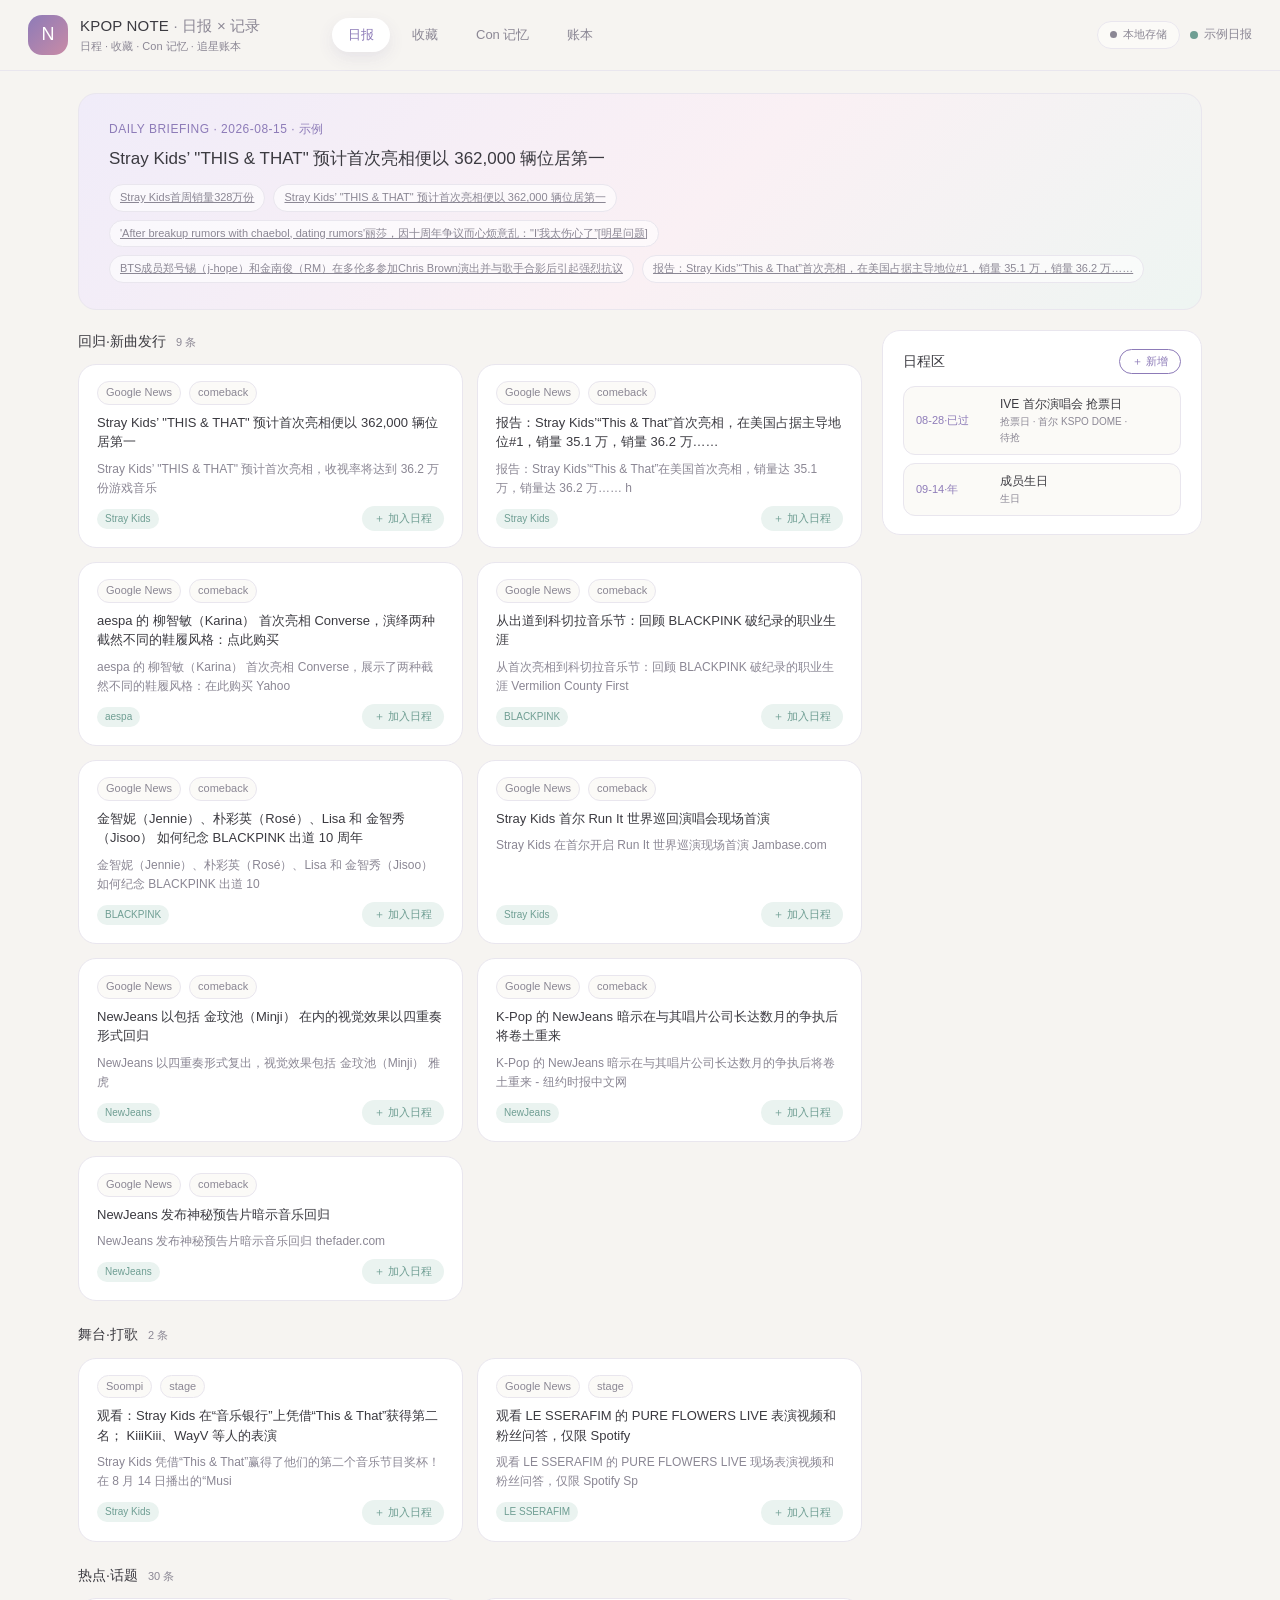
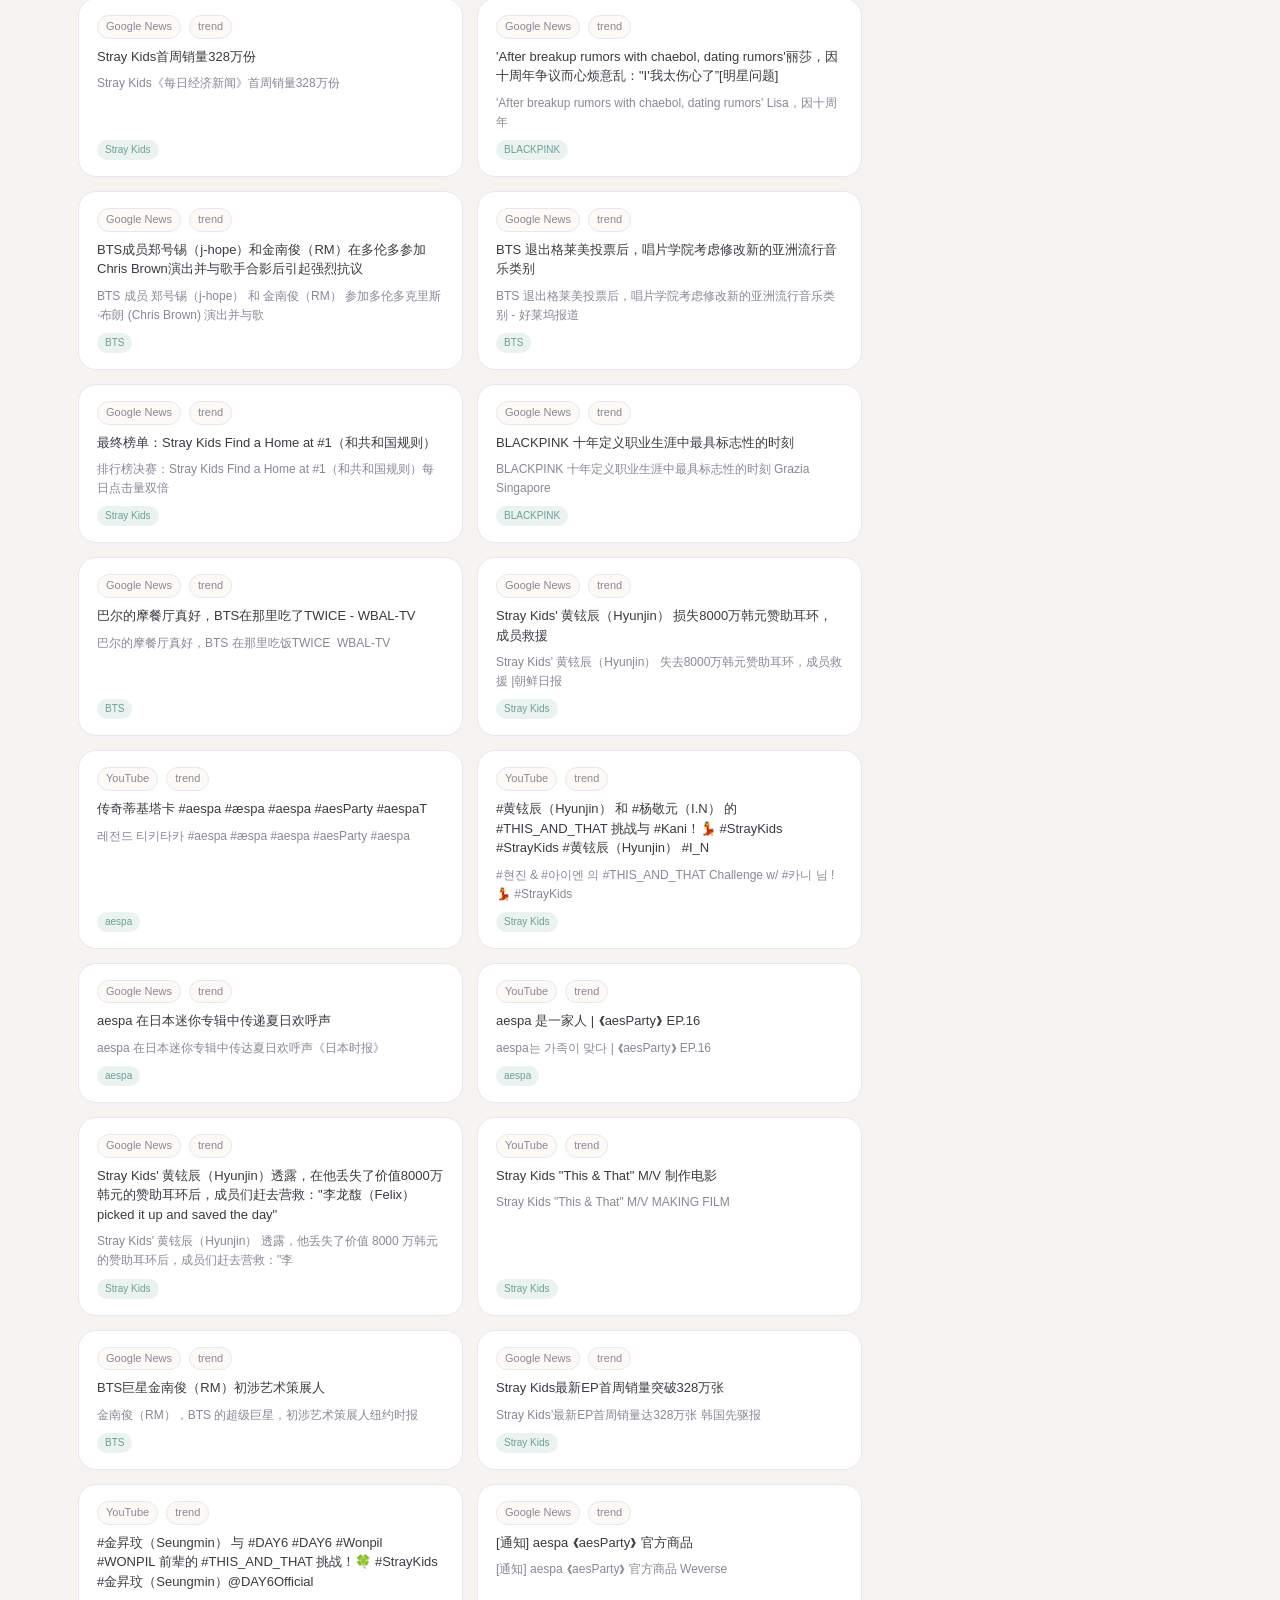
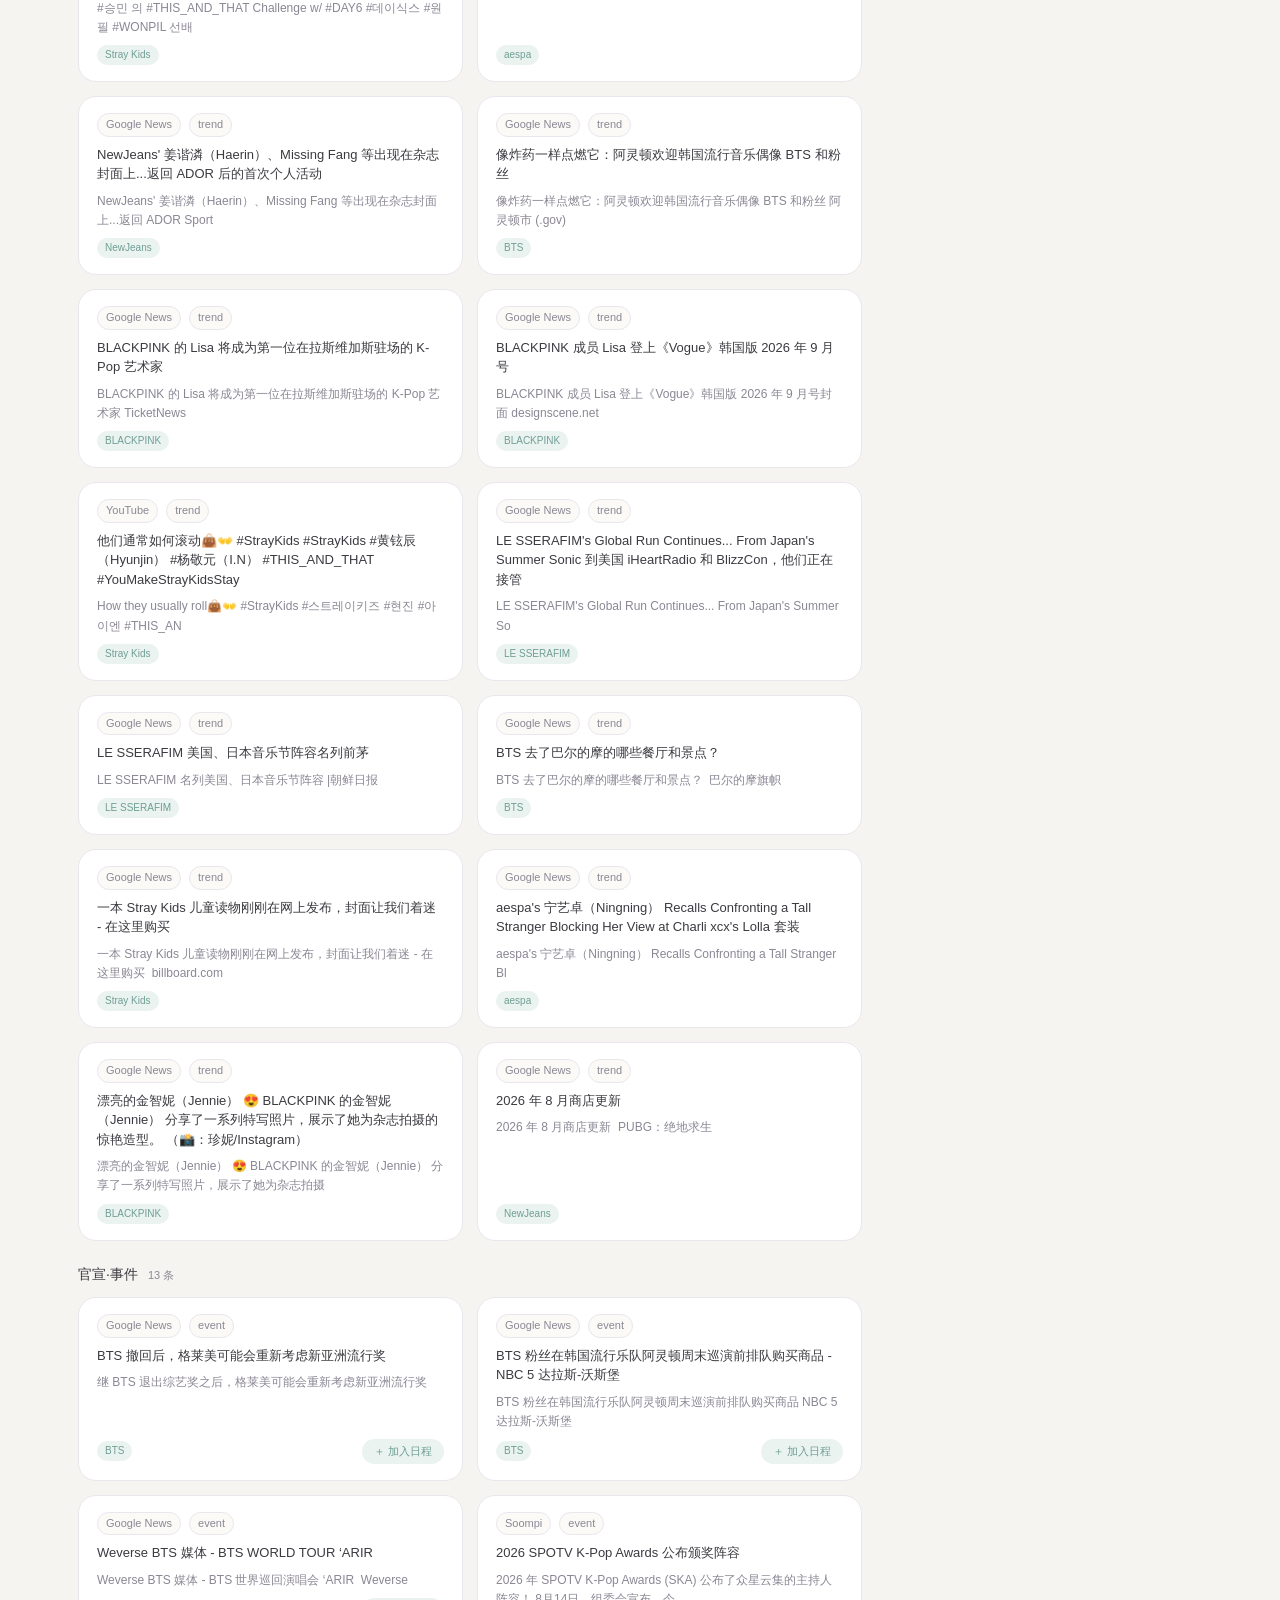
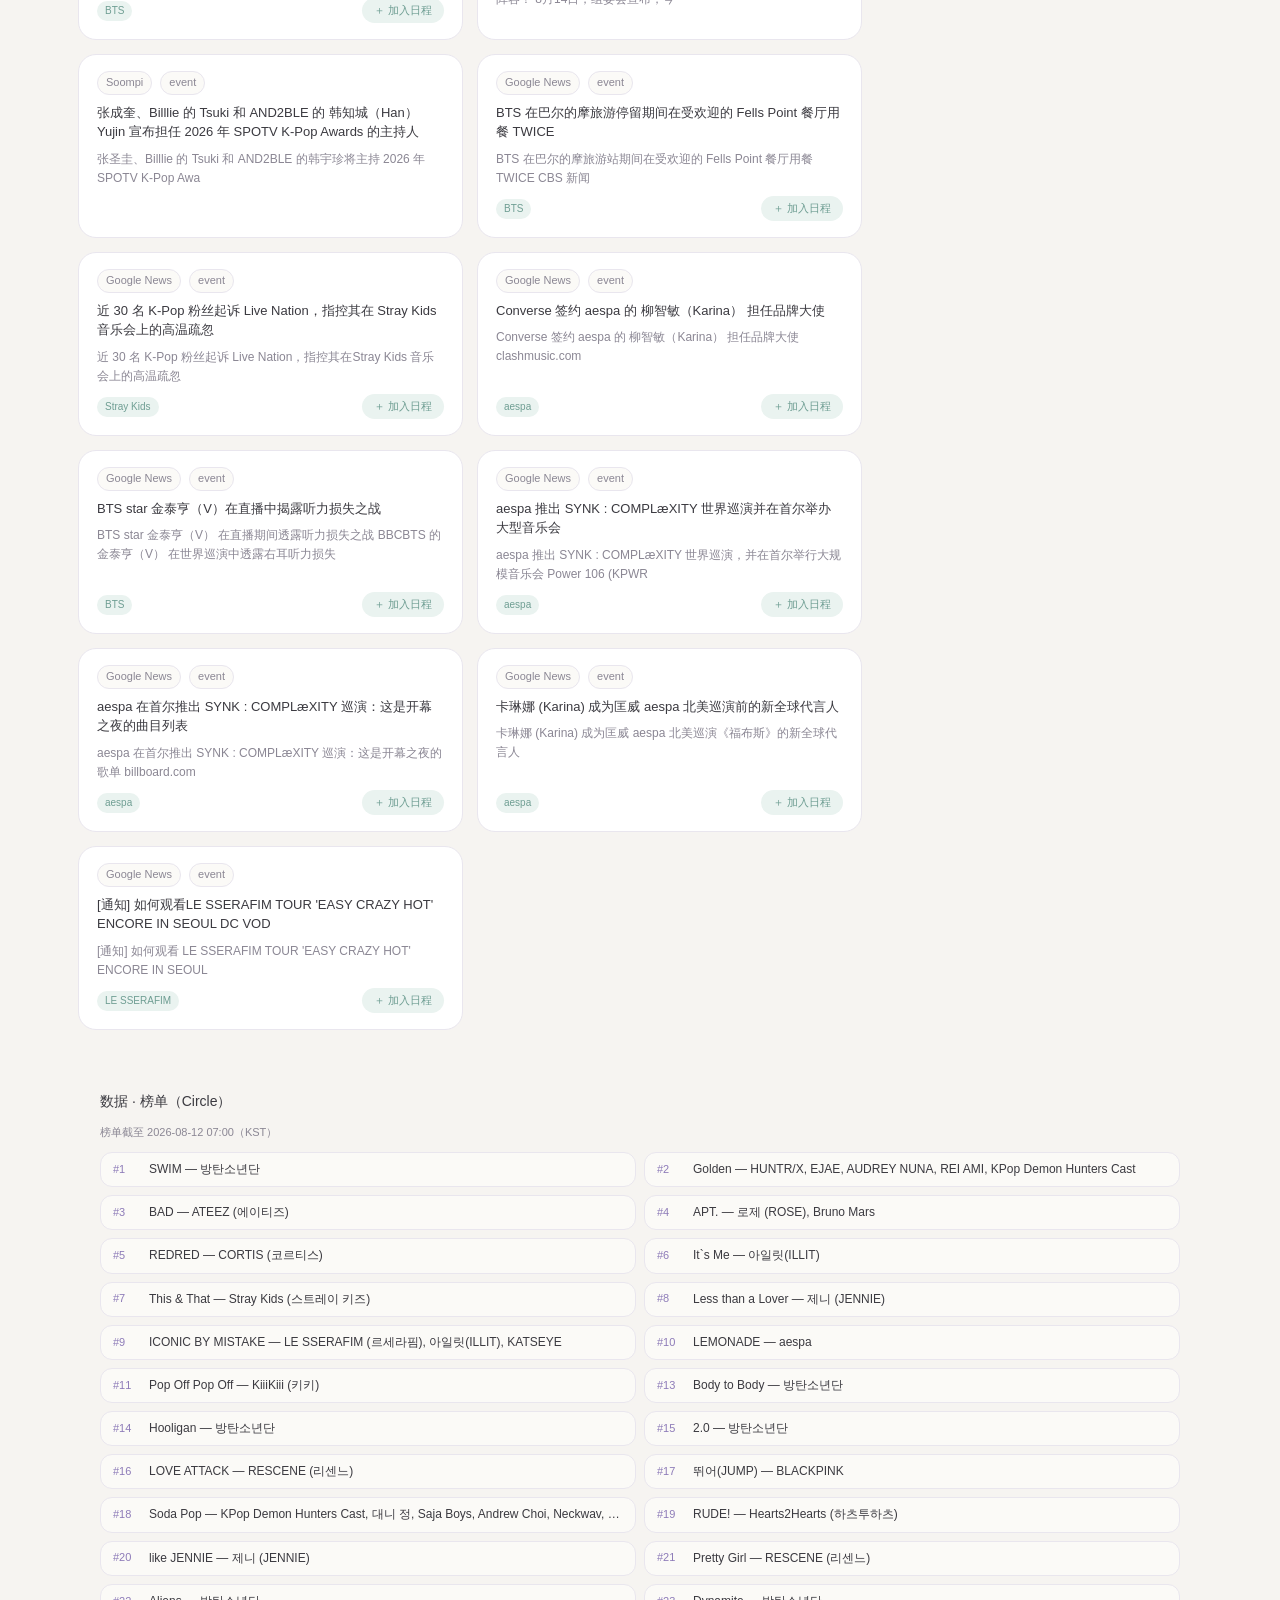
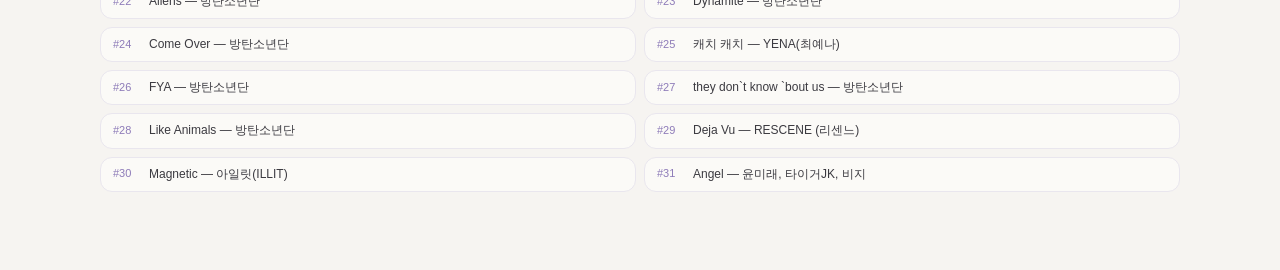
==== kpop-note/kpop-note-workspace.html @ 847d228b "feat: 新增 2.0 粉丝工作台（本地 workbench + KPOP NOTE 资料库版），README 升级为系列总览" ====
<!DOCTYPE html>
<html lang="zh-CN">
<head>
<meta charset="UTF-8">
<meta name="viewport" content="width=device-width, initial-scale=1.0">
<title>KPOP NOTE · 日报 × 记录</title>
<style>
/* ============ KPOP NOTE · 日报×记录 · 浅色低饱和 ============ */
:root{
  --bg:#f6f4f1;--surface:#ffffff;--surface-2:#fbfaf7;
  --ink:#3b3a40;--muted:#8b8794;--line:#e9e6ee;
  --acc1:#8d7bb8;--acc1-soft:#f0ecf9;
  --acc2:#c98ba6;--acc2-soft:#faf0f4;
  --teal:#6f9e93;--teal-soft:#eaf3f0;
  --danger:#c0707a;--gold:#d99f3a;
  --r-lg:18px;--r-md:12px;--r-sm:8px;
  --shadow-hover:0 14px 30px rgba(93,80,140,.10);
  --shadow-float:0 20px 44px rgba(93,80,140,.16);
  --font:-apple-system,"Segoe UI","PingFang SC","Microsoft YaHei",Roboto,sans-serif;
}
*{box-sizing:border-box;margin:0;padding:0}
body{font-family:var(--font);background:var(--bg);color:var(--ink);line-height:1.6;min-height:100vh}
button{font-family:inherit;cursor:pointer}
input,select{font-family:inherit;font-size:13px;color:var(--ink)}
.topbar{position:sticky;top:0;z-index:20;display:flex;align-items:center;gap:24px;padding:14px 28px;background:rgba(246,244,241,.86);backdrop-filter:blur(10px);border-bottom:1px solid var(--line)}
.brand{display:flex;align-items:center;gap:12px;min-width:280px}
.logo{width:40px;height:40px;border-radius:14px;display:flex;align-items:center;justify-content:center;background:linear-gradient(135deg,var(--acc1) 0%,var(--acc2) 100%);color:#fff;font-weight:500;font-size:18px}
.brand h1{font-size:15px;font-weight:500;letter-spacing:.2px}
.brand h1 em{font-style:normal;color:var(--muted)}
.brand p{font-size:11px;color:var(--muted)}
.tabs{display:flex;gap:6px;flex:1}
.tab{border:none;background:transparent;color:var(--muted);font-size:13px;padding:8px 16px;border-radius:999px;transition:all .25s ease}
.tab:hover{background:var(--surface);color:var(--ink);transform:translateY(-1px)}
.tab.active{background:var(--surface);color:var(--acc1);font-weight:500;box-shadow:0 6px 16px rgba(93,80,140,.10)}
.topbar-right{display:flex;align-items:center;gap:10px}
.db-badge{display:flex;align-items:center;gap:6px;font-size:11px;color:var(--teal);background:var(--teal-soft);border:1px solid var(--line);padding:4px 12px;border-radius:999px;white-space:nowrap}
.db-badge.local{color:var(--muted);background:var(--surface-2)}
.db-badge .dot{width:7px;height:7px;border-radius:50%;background:var(--teal)}
.db-badge.local .dot{background:var(--muted)}
.status{display:flex;align-items:center;gap:6px;font-size:12px;color:var(--muted);white-space:nowrap}
.status .dot{width:8px;height:8px;border-radius:50%;background:var(--teal)}
.status.off .dot{background:var(--danger)}
main{max-width:1180px;margin:0 auto;padding:22px 28px 60px}
.view{display:none}
.view.active{display:block}
.hero{border-radius:var(--r-lg);padding:26px 30px;margin-bottom:20px;background:linear-gradient(135deg,var(--acc1-soft) 0%,var(--acc2-soft) 55%,#eef5f2 100%);border:1px solid var(--line)}
.hero-kicker{font-size:12px;color:var(--acc1);font-weight:500;letter-spacing:.5px}
.hero h2{font-size:17px;font-weight:500;margin:6px 0 12px;color:var(--ink)}
.flash-row{display:flex;flex-wrap:wrap;gap:8px}
.flash{font-size:11px;color:var(--muted);background:rgba(255,255,255,.65);border:1px solid var(--line);padding:4px 10px;border-radius:999px}
.home-grid{display:grid;grid-template-columns:minmax(0,1fr) 320px;gap:20px;align-items:start}
.news-sec{margin-bottom:22px}
.sec-head{display:flex;align-items:baseline;gap:10px;margin:0 0 12px}
.sec-head h3{font-size:14px;font-weight:500;color:var(--ink)}
.sec-head .cnt{font-size:11px;color:var(--muted)}
.news-grid{display:grid;grid-template-columns:repeat(2,minmax(0,1fr));gap:14px}
.item-card{background:var(--surface);border:1px solid var(--line);border-radius:var(--r-lg);padding:16px 18px;transition:transform .25s ease,box-shadow .25s ease;display:flex;flex-direction:column;gap:8px}
.item-card:hover{transform:translateY(-3px);box-shadow:var(--shadow-hover)}
.item-top{display:flex;align-items:center;gap:8px}
.src{font-size:11px;color:var(--muted);background:var(--surface-2);border:1px solid var(--line);padding:2px 8px;border-radius:999px}
.item-title{font-size:13px;font-weight:500;line-height:1.5;color:var(--ink)}
.item-sum{font-size:12px;color:var(--muted);display:-webkit-box;-webkit-line-clamp:3;-webkit-box-orient:vertical;overflow:hidden}
.item-foot{display:flex;align-items:center;justify-content:space-between;gap:8px;margin-top:auto}
.groups{display:flex;flex-wrap:wrap;gap:4px}
.grp{font-size:10px;color:var(--teal);background:var(--teal-soft);padding:2px 8px;border-radius:999px}
.btn-add-ev{border:none;background:var(--teal-soft);color:var(--teal);font-size:11px;padding:5px 12px;border-radius:999px;transition:all .25s ease}
.btn-add-ev:hover{background:var(--teal);color:#fff;transform:translateY(-1px);box-shadow:0 6px 14px rgba(111,158,147,.3)}
.side-col{position:sticky;top:86px}
.sched-card{padding:18px 20px;border:1px solid var(--line);border-radius:var(--r-lg);background:var(--surface)}
.card-head{display:flex;align-items:center;justify-content:space-between;margin-bottom:12px}
.card-head h3{font-size:14px;font-weight:500}
.event-list{display:flex;flex-direction:column;gap:8px}
.evt{display:flex;align-items:center;gap:10px;background:var(--surface-2);border:1px solid var(--line);border-radius:var(--r-md);padding:8px 12px;transition:transform .2s ease,box-shadow .2s ease}
.evt:hover{transform:translateX(2px);box-shadow:var(--shadow-hover)}
.evt-date{font-size:11px;color:var(--acc1);font-weight:500;min-width:74px}
.evt-body{flex:1;min-width:0}
.evt-title{font-size:12px;color:var(--ink);white-space:nowrap;overflow:hidden;text-overflow:ellipsis}
.evt-sub{font-size:10px;color:var(--muted)}
.evt.due{border-color:var(--acc2);background:var(--acc2-soft)}
.evt.due .evt-date{color:var(--acc2)}
.evt-del{border:none;background:transparent;color:var(--line);font-size:13px;padding:2px 6px;border-radius:6px;opacity:0;transition:all .2s ease}
.evt:hover .evt-del{opacity:1;color:var(--danger)}
.evt-del:hover{background:var(--danger);color:#fff}
.hint{font-size:11px;color:var(--muted);margin-top:8px}
.chart-bar{margin-top:20px;padding:18px 22px}
.chart-list{display:grid;grid-template-columns:repeat(2,minmax(0,1fr));gap:8px}
.crow{display:flex;align-items:center;gap:10px;background:var(--surface-2);border:1px solid var(--line);border-radius:var(--r-md);padding:7px 12px;font-size:12px;transition:transform .2s ease,box-shadow .2s ease}
.crow:hover{transform:translateY(-2px);box-shadow:var(--shadow-hover)}
.rank{font-size:11px;color:var(--acc1);font-weight:500;min-width:26px}
.crow .t{flex:1;white-space:nowrap;overflow:hidden;text-overflow:ellipsis}
.crow .a{color:var(--muted);font-size:11px}
.muted{font-size:11px;color:var(--muted)}
.meta-line{margin-bottom:10px}
.placeholder{padding:40px 30px;border:1px dashed var(--line);text-align:center}
.placeholder h3{font-size:14px;font-weight:500;margin-bottom:8px}
.placeholder p{font-size:12px;color:var(--muted);max-width:420px;margin:0 auto}
.toolbar{display:flex;align-items:center;gap:12px;flex-wrap:wrap;margin-bottom:18px}
.filters{display:flex;gap:6px;flex-wrap:wrap}
.chip{border:1px solid var(--line);background:var(--surface);color:var(--muted);font-size:12px;padding:6px 14px;border-radius:999px;transition:all .22s ease}
.chip:hover{transform:translateY(-1px);box-shadow:var(--shadow-hover);color:var(--ink)}
.chip.active{background:linear-gradient(135deg,var(--acc1),var(--acc2));color:#fff;border:none;box-shadow:0 6px 16px rgba(141,123,184,.28)}
#btn-add-item{margin-left:auto}
.btn-row{display:flex;gap:8px;flex-wrap:wrap}
.item-grid{display:grid;grid-template-columns:repeat(auto-fill,minmax(230px,1fr));gap:16px}
.item-card2{background:var(--surface);border:1px solid var(--line);border-radius:var(--r-lg);overflow:hidden;display:flex;flex-direction:column;transition:transform .25s ease,box-shadow .25s ease}
.item-card2:hover{transform:translateY(-3px);box-shadow:var(--shadow-hover)}
.ithumb{position:relative;width:100%;height:130px;min-height:130px;max-height:130px;background:linear-gradient(135deg,var(--acc1-soft),var(--acc2-soft));display:flex;align-items:center;justify-content:center;overflow:hidden}
.ithumb .ph{font-size:30px;color:var(--acc1);font-weight:500;opacity:.55}
.ithumb img{position:absolute;inset:0;width:100%;height:100%;object-fit:cover}
.icard-body{padding:12px 14px 14px;display:flex;flex-direction:column;gap:5px;flex:1}
.icard-top{display:flex;align-items:center;gap:6px}
.badge{font-size:10px;padding:2px 9px;border-radius:999px;font-weight:500}
.st-wish{background:var(--acc2-soft);color:var(--acc2)}
.st-order{background:var(--acc1-soft);color:var(--acc1)}
.st-owned{background:var(--teal-soft);color:var(--teal)}
.st-sold{background:var(--surface-2);color:var(--muted)}
.ikind{font-size:10px;color:var(--muted);margin-left:auto}
.iname{font-size:13px;color:var(--ink);line-height:1.45}
.iname .sep{color:var(--line)}
.iname b{font-weight:500}
.iver{font-size:11px;color:var(--acc1)}
.imeta{font-size:11px;color:var(--muted)}
.iprice{display:flex;align-items:baseline;gap:6px;margin-top:2px;flex-wrap:wrap}
.iamt{font-size:13px;font-weight:550;color:var(--ink)}
.iorig{font-size:10px;color:var(--muted)}
.inote{font-size:11px;color:var(--muted);border-top:1px dashed var(--line);padding-top:5px;margin-top:2px}
.icard-actions{display:flex;gap:6px;padding:0 14px 12px}
.mini{border:1px solid var(--line);background:var(--surface-2);color:var(--muted);font-size:11px;padding:4px 12px;border-radius:999px;transition:all .2s ease}
.mini:hover{transform:translateY(-1px)}
.mini.edit:hover{background:var(--acc1-soft);color:var(--acc1);border-color:var(--acc1)}
.mini.del:hover{background:var(--danger);color:#fff;border-color:var(--danger)}
.con-grid{display:grid;grid-template-columns:repeat(auto-fill,minmax(280px,1fr));gap:16px}
.con-card{background:var(--surface);border:1px solid var(--line);border-radius:var(--r-lg);overflow:hidden;display:flex;flex-direction:column;transition:transform .25s ease,box-shadow .25s ease}
.con-card:hover{transform:translateY(-3px);box-shadow:var(--shadow-hover)}
.cthumb{position:relative;width:100%;height:120px;min-height:120px;max-height:120px;background:linear-gradient(135deg,var(--teal-soft),var(--acc1-soft));display:flex;align-items:center;justify-content:center;overflow:hidden}
.cthumb .cph{font-size:30px;color:var(--teal);font-weight:500;opacity:.55}
.cthumb img{position:absolute;inset:0;width:100%;height:100%;object-fit:cover}
.ccard-body{padding:12px 14px 14px;display:flex;flex-direction:column;gap:5px;flex:1}
.ccard-top{display:flex;align-items:center;justify-content:space-between;gap:6px}
.cgroup{font-size:11px;font-weight:500;color:var(--teal);background:var(--teal-soft);padding:2px 9px;border-radius:999px}
.cmood{font-size:12px;color:var(--gold);letter-spacing:1px;white-space:nowrap}
.ctitle{font-size:13px;color:var(--ink);font-weight:500;line-height:1.45}
.cmeta{font-size:11px;color:var(--muted)}
.cpriceline{display:flex;align-items:baseline;gap:8px;flex-wrap:wrap;margin-top:2px}
.cprice{font-size:12px;font-weight:550;color:var(--ink)}
.corig{font-size:10px;color:var(--muted)}
.cexp{font-size:11px;color:var(--acc1);background:var(--acc1-soft);padding:2px 8px;border-radius:999px}
.cset{font-size:11px;color:var(--muted)}
.crev{font-size:11px;color:var(--muted);border-top:1px dashed var(--line);padding-top:5px;margin-top:2px;display:-webkit-box;-webkit-line-clamp:2;-webkit-box-orient:vertical;overflow:hidden}
.exp-wrap{display:flex;flex-direction:column;gap:8px;margin-top:6px}
.exp-row{display:grid;grid-template-columns:84px 1fr 1fr 58px 1.2fr 28px;gap:6px;align-items:center}
.exp-row select,.exp-row input{margin-top:0;padding:7px 8px;font-size:12px}
.exp-row .exp-del{border:1px solid var(--line);background:var(--surface-2);color:var(--muted);border-radius:6px;font-size:12px;height:33px;transition:all .2s ease}
.exp-row .exp-del:hover{background:var(--danger);color:#fff;border-color:var(--danger)}
.btn{border:1px solid var(--line);background:var(--surface);color:var(--ink);font-size:12px;padding:7px 14px;border-radius:999px;transition:all .25s ease;white-space:nowrap}
.btn:hover{transform:translateY(-1px);box-shadow:var(--shadow-hover)}
.btn.primary{background:linear-gradient(135deg,var(--acc1),var(--acc2));color:#fff;border:none;font-weight:500}
.btn.primary:hover{box-shadow:0 10px 22px rgba(141,123,184,.35)}
.btn.ghost{background:transparent;border:none;color:var(--muted);font-size:13px}
.btn.small{padding:4px 12px;font-size:11px;color:var(--acc1);border-color:var(--acc1)}
.btn.primary.small{color:#fff;border:none}
.modal-mask{position:fixed;inset:0;background:rgba(59,58,64,.35);backdrop-filter:blur(3px);z-index:50;display:none;align-items:center;justify-content:center}
.modal-mask:not([hidden]){display:flex}
.modal{width:520px;max-width:94vw;padding:22px 26px;animation:pop .25s ease}
@keyframes pop{from{transform:translateY(10px);opacity:0}to{transform:none;opacity:1}}
.form-row{margin-bottom:14px}
.form-row.two{display:grid;grid-template-columns:1fr 1fr;gap:14px}
.form-row label{display:block;font-size:12px;color:var(--muted);margin-bottom:4px}
.form-row label em{font-style:normal;color:var(--acc2);font-size:10px;margin-left:4px}
.form-row input,.form-row select,.form-row textarea{width:100%;margin-top:4px;padding:9px 12px;border:1px solid var(--line);border-radius:var(--r-md);background:var(--surface-2);outline:none;transition:border .2s ease}
.form-row textarea{font-family:inherit;font-size:13px;line-height:1.5;resize:vertical}
.form-row textarea:focus,.form-row input:focus,.form-row select:focus{border-color:var(--acc1)}
.form-actions{display:flex;justify-content:flex-end;gap:10px;margin-top:18px}
.toast{position:fixed;left:50%;bottom:32px;transform:translateX(-50%);background:var(--ink);color:#fff;font-size:12px;padding:10px 20px;border-radius:999px;box-shadow:var(--shadow-float);z-index:99}
/* 账本 */
.ledger{display:grid;grid-template-columns:1fr 1fr;gap:16px}
.kpi-row{grid-column:1/-1;display:grid;grid-template-columns:repeat(3,1fr);gap:16px}
.kpi{background:var(--surface);border:1px solid var(--line);border-radius:var(--r-lg);padding:18px 20px;display:flex;flex-direction:column;gap:6px}
.kpi-label{font-size:11px;color:var(--muted)}
.kpi-val{font-size:22px;font-weight:550;color:var(--ink)}
.ledger-donut,.ledger-monthly,.ledger-budget,.ledger-year{padding:18px 20px}
.donut-wrap{display:flex;align-items:center;gap:22px;flex-wrap:wrap}
.donut{position:relative;width:160px;height:160px;border-radius:50%;flex:0 0 auto}
.donut-hole{position:absolute;inset:26px;background:var(--surface);border-radius:50%;display:flex;align-items:center;justify-content:center;text-align:center;font-size:14px;font-weight:550;color:var(--ink)}
.legend{list-style:none;display:flex;flex-direction:column;gap:8px;flex:1;min-width:160px;margin:0}
.legend li{display:flex;align-items:center;gap:8px;font-size:12px}
.lg-dot{width:10px;height:10px;border-radius:3px;flex:0 0 auto}
.lg-name{color:var(--ink);flex:1}
.lg-val{color:var(--ink);font-weight:500}
.lg-pct{color:var(--muted);min-width:38px;text-align:right}
.bars{display:flex;align-items:flex-end;gap:10px;min-height:178px;padding-top:8px}
.bar-col{flex:1;display:flex;flex-direction:column;justify-content:flex-end;align-items:center;gap:5px;min-width:0}
.bar{width:100%;max-width:42px;background:linear-gradient(180deg,var(--acc1),var(--acc2));border-radius:8px 8px 0 0;min-height:3px;transition:height .4s ease}
.bar-x{font-size:10px;color:var(--muted)}
.bar-v{font-size:10px;color:var(--ink)}
.budget-line{display:flex;justify-content:space-between;font-size:12px;color:var(--ink);margin-bottom:8px}
.budget-bar{height:12px;background:var(--surface-2);border-radius:999px;overflow:hidden;border:1px solid var(--line)}
.budget-fill{height:100%;background:linear-gradient(90deg,var(--teal),var(--acc1));border-radius:999px;transition:width .4s ease}
.year-list{list-style:none;display:flex;flex-direction:column;gap:8px;font-size:13px;color:var(--muted);margin:0}
.year-list b{color:var(--ink);font-weight:550}
@media (max-width:900px){
  .home-grid{grid-template-columns:1fr}
  .side-col{position:static}
  .tabs{order:3;width:100%;justify-content:center}
  .news-grid{grid-template-columns:1fr}
  .chart-list{grid-template-columns:1fr}
  .item-grid{grid-template-columns:repeat(auto-fill,minmax(160px,1fr))}
  .topbar{flex-wrap:wrap;gap:10px}
  .ledger{grid-template-columns:1fr}
  .kpi-row{grid-template-columns:1fr}
}
</style>
</head>
<body>

<header class="topbar">
  <div class="brand">
    <span class="logo">N</span>
    <div class="brand-txt">
      <h1>KPOP NOTE <em>· 日报 × 记录</em></h1>
      <p>日程 · 收藏 · Con 记忆 · 追星账本</p>
    </div>
  </div>
  <nav class="tabs" id="tabs">
    <button class="tab active" data-view="daily">日报</button>
    <button class="tab" data-view="items">收藏</button>
    <button class="tab" data-view="cons">Con 记忆</button>
    <button class="tab" data-view="ledger">账本</button>
  </nav>
  <div class="topbar-right">
    <span class="db-badge local" id="db-badge"><span class="dot"></span><span id="db-txt">本地存储</span></span>
    <div class="status" id="status"><span class="dot"></span>示例日报</div>
  </div>
</header>

<main>
  <section id="view-daily" class="view active">
    <div class="hero">
      <div class="hero-txt">
        <p class="hero-kicker" id="hero-date">加载中…</p>
        <h2 id="hero-lead">正在载入日报…</h2>
        <div class="flash-row" id="flashes"></div>
      </div>
    </div>
    <div class="home-grid">
      <div class="news-col"><div id="news-sections"></div></div>
      <aside class="side-col">
        <div class="card sched-card">
          <div class="card-head"><h3>日程区</h3><button class="btn small" id="btn-add-event">＋ 新增</button></div>
          <div id="event-list" class="event-list"></div>
          <p class="hint" id="event-hint">还没有日程，点「＋ 新增」或从日报一键加入。</p>
        </div>
      </aside>
    </div>
    <div class="chart-bar card">
      <div class="card-head"><h3 id="chart-title">数据 · 榜单</h3></div>
      <p class="muted meta-line" id="chart-meta"></p>
      <div id="chart-list" class="chart-list"></div>
    </div>
  </section>

  <section id="view-items" class="view">
    <div class="toolbar">
      <div class="filters" id="item-status-filters">
        <button class="chip active" data-status="all">全部</button>
        <button class="chip" data-status="wishlist">种草</button>
        <button class="chip" data-status="ordered">在途</button>
        <button class="chip" data-status="owned">已到手</button>
        <button class="chip" data-status="sold">已出物</button>
      </div>
      <div class="filters" id="item-kind-filters">
        <button class="chip active" data-kind="all">全部</button>
        <button class="chip" data-kind="album">专辑</button>
        <button class="chip" data-kind="photocard">小卡</button>
        <button class="chip" data-kind="merch">周边</button>
        <button class="chip" data-kind="other">其他</button>
      </div>
      <button class="btn primary small" id="btn-add-item">＋ 新增</button>
    </div>
    <div id="item-list" class="item-grid"></div>
    <p class="hint" id="item-hint" style="display:none">还没有收藏记录，点「＋ 新增收藏」开始记录。</p>
  </section>

  <section id="view-cons" class="view">
    <div class="toolbar">
      <div class="filters" id="con-group-filters"><button class="chip active" data-group="all">全部</button></div>
      <button class="btn primary small" id="btn-add-con">＋ 新增</button>
    </div>
    <div id="con-list" class="con-grid"></div>
    <p class="hint" id="con-hint" style="display:none">还没有 Con 记录，点「＋ 新增」记录你的第一场演出。</p>
  </section>

  <section id="view-ledger" class="view">
    <div class="toolbar">
      <div class="btn-row">
        <button class="btn small" id="btn-export-json">导出 JSON</button>
        <button class="btn small" id="btn-export-csv">导出 CSV</button>
        <button class="btn small" id="btn-import-json">导入 JSON</button>
        <button class="btn small" id="btn-import-csv">导入 CSV</button>
        <button class="btn small" id="btn-reset-seed">重置示例</button>
      </div>
      <p class="muted" style="margin-left:auto">数据源：<span id="db-txt2">本地存储</span> · 页面 ↔ CSV 双向同步</p>
      <input type="file" id="file-json" accept=".json,application/json" hidden>
      <input type="file" id="file-csv" accept=".csv,text/csv" hidden>
    </div>
    <div id="ledger-root" class="ledger"></div>
  </section>
</main>

<!-- 日程弹窗 -->
<div class="modal-mask" id="modal-mask" hidden>
  <div class="modal card">
    <div class="card-head"><h3 id="modal-title">新增日程</h3><button class="btn ghost" id="modal-close">✕</button></div>
    <form id="event-form">
      <input type="hidden" id="f-id">
      <div class="form-row two">
        <label>团体名<em>必填</em><input type="text" id="f-group" list="group-list" placeholder="TWICE / LE SSERAFIM…" required><datalist id="group-list"></datalist></label>
        <label>类型<select id="f-type">
          <option value="comeback">回归期</option><option value="pre-release">先行曲</option><option value="album">专辑发行</option>
          <option value="showcase">Showcase</option><option value="tour">巡演</option><option value="birthday">生日</option>
          <option value="anniversary">周年</option><option value="ticketing">抢票日</option><option value="other">其他</option>
        </select></label>
      </div>
      <div class="form-row"><label>事件名<em>必填</em><input type="text" id="f-title" placeholder="如 TWICE 回归期" required></label></div>
      <div class="form-row two">
        <label>开始日期<em>必填</em><input type="date" id="f-start" required></label>
        <label>结束日期<input type="date" id="f-end"></label>
      </div>
      <div class="form-row two">
        <label>地点 / 场馆<input type="text" id="f-location" placeholder="城市 / 场馆（巡演单场）"></label>
        <label>抢票状态<select id="f-ticket">
          <option value="">—</option><option value="not_open">未开票</option><option value="upcoming">待抢</option>
          <option value="won">已抢到</option><option value="lost">未抢到</option><option value="attended">已入场</option>
        </select></label>
      </div>
      <div class="form-row two">
        <label>每年重复<select id="f-repeat"><option value="none">否</option><option value="yearly">是（生日 / 周年）</option></select></label>
        <label>备注<input type="text" id="f-note" placeholder="可选"></label>
      </div>
      <div class="form-actions"><button type="button" class="btn ghost" id="btn-cancel">取消</button><button type="submit" class="btn primary">保存日程</button></div>
    </form>
  </div>
</div>

<!-- 收藏弹窗 -->
<div class="modal-mask" id="item-mask" hidden>
  <div class="modal card">
    <div class="card-head"><h3 id="item-modal-title">新增收藏</h3><button class="btn ghost" id="item-close">✕</button></div>
    <form id="item-form">
      <input type="hidden" id="i-id">
      <div class="form-row two">
        <label>类别<em>必填</em><select id="i-kind"><option value="album">专辑</option><option value="photocard">小卡</option><option value="merch">周边</option><option value="other">其他</option></select></label>
        <label>状态<em>必填</em><select id="i-status"><option value="wishlist">种草（想买）</option><option value="ordered">在途（已下单）</option><option value="owned">已到手</option><option value="sold">已出物</option></select></label>
      </div>
      <div class="form-row two">
        <label>团体名<em>必填</em><input type="text" id="i-group" list="group-list" placeholder="TWICE / LE SSERAFIM…" required></label>
        <label>物品名<em>必填</em><input type="text" id="i-name" placeholder="如 MINI 12集 ver.A" required></label>
      </div>
      <div class="form-row two">
        <label>版本 / 类型<input type="text" id="i-version" placeholder="ver.A / 成员名"></label>
        <label>购入平台<select id="i-platform"><option value="">—</option><option value="k4">k4</option><option value="amazon_jp">日亚</option><option value="xianyu">闲鱼</option><option value="offline">线下</option><option value="other">其他</option></select></label>
      </div>
      <div class="form-row two">
        <label>购入日期<input type="date" id="i-date"></label>
        <label>金额（CNY，可空）<input type="number" id="i-amount" min="0" step="0.01" placeholder="如 199"></label>
      </div>
      <div class="form-row two">
        <label>原币种金额（海淘，可空）<input type="text" id="i-orig" placeholder="如 3980"></label>
        <label>原币种（可空）<input type="text" id="i-origc" placeholder="如 JPY / KRW"></label>
      </div>
      <div class="form-row"><label>物品照片（本地路径，可空）<input type="text" id="i-image" placeholder="assets/album1.jpg"></label></div>
      <div class="form-row"><label>备注<input type="text" id="i-note" placeholder="可选"></label></div>
      <div class="form-actions"><button type="button" class="btn ghost" id="i-cancel">取消</button><button type="submit" class="btn primary">保存收藏</button></div>
    </form>
  </div>
</div>

<!-- Con 记忆弹窗 -->
<div class="modal-mask" id="con-mask" hidden>
  <div class="modal card">
    <div class="card-head"><h3 id="con-modal-title">新增 Con 记忆</h3><button class="btn ghost" id="con-close">✕</button></div>
    <form id="con-form">
      <input type="hidden" id="c-id">
      <div class="form-row two">
        <label>团体 / 艺人<em>必填</em><input type="text" id="c-group" list="group-list" placeholder="TWICE / LE SSERAFIM…" required></label>
        <label>演出名<em>必填</em><input type="text" id="c-title" placeholder="如 TWICE WORLD TOUR 首尔场" required></label>
      </div>
      <div class="form-row two">
        <label>演出日期<em>必填</em><input type="date" id="c-date" required></label>
        <label>城市<input type="text" id="c-city" placeholder="首尔 / 上海…"></label>
      </div>
      <div class="form-row two">
        <label>场馆<input type="text" id="c-venue" placeholder="KSPO DOME"></label>
        <label>座位 / 排号<input type="text" id="c-seat" placeholder="内场 A 区 3 排 12 号"></label>
      </div>
      <div class="form-row two">
        <label>票价（CNY，可空）<input type="number" id="c-price" min="0" step="0.01" placeholder="如 1280"></label>
        <label>心情评分<select id="c-mood"><option value="">—</option><option value="5">★★★★★ 满分</option><option value="4">★★★★ 很好</option><option value="3">★★★ 不错</option><option value="2">★★ 一般</option><option value="1">★ 失望</option></select></label>
      </div>
      <div class="form-row two">
        <label>原币种票价（海淘，可空）<input type="text" id="c-orig" placeholder="如 143000"></label>
        <label>原币种（可空）<input type="text" id="c-origc" placeholder="如 KRW"></label>
      </div>
      <div class="form-row exp-row-block">
        <label>花销明细（机酒是大头，建议分项记；可空、可增删）
          <div id="c-exp-wrap" class="exp-wrap"></div>
          <button type="button" class="btn small" id="c-add-exp">＋ 加一项花销</button>
        </label>
      </div>
      <div class="form-row two">
        <label>歌单（每行一首，可空）<textarea id="c-setlist" rows="3" placeholder="SIGNAL&#10;FANCY&#10;TT"></textarea></label>
        <label>位置图 / 照片（本地路径，可空）<input type="text" id="c-image" placeholder="assets/con1.jpg"></label>
      </div>
      <div class="form-row"><label>观后感 / repo<input type="text" id="c-review" placeholder="可选"></label></div>
      <div class="form-actions"><button type="button" class="btn ghost" id="c-cancel">取消</button><button type="submit" class="btn primary">保存记忆</button></div>
    </form>
  </div>
</div>

<div class="toast" id="toast" hidden></div>

<script>
'use strict';
/* ================================================================
   KPOP NOTE · 日报 × 记录  ——  资料库双向同步版
   数据层策略（四级适配）：
   ① 资料库平台注入 API（window.__WB_DATA__ 等，平台环境自动命中）
   ② 同源 CSV 数据表（发布后由资料库托管，可通过相对路径读取）
   ③ localStorage 本地降级（键 wb_kpop_note_v1，任何环境可用）
   ④ 导出/导入 JSON + CSV 手工兜底（账本页按钮）
   在资料库打开时，页面与在线表格双向同步；未接入时自动降级本地，
   功能完整可用。
================================================================ */
const $ = (s, el = document) => el.querySelector(s);
const $$ = (s, el = document) => [...el.querySelectorAll(s)];
const uid = () => Date.now().toString(36) + Math.random().toString(36).slice(2, 8);

/* ---------- 数据层 ---------- */
const DB = (() => {
  const KEY = 'wb_kpop_note_v1';
  const g = typeof window !== 'undefined' ? window : globalThis;
  // 探测资料库注入的同步运行时（多种常见命名，防御式探测）
  let cloud = null;
  try {
    const cand = [g.__WB_DATA__, g.__WB_LIBRARY__, g.__wbSync__, g.WBLibrary, (g.parent && g.parent.__WB_DATA__), (g.parent && g.parent.__WB_LIBRARY__)];
    for (const c of cand) {
      if (c && typeof c === 'object' && (typeof c.load === 'function' || typeof c.get === 'function' || typeof c.read === 'function')) { cloud = c; break; }
    }
  } catch (e) { cloud = null; }
  let mode = 'local';

  async function load() {
    if (cloud) {
      try {
        const v = await (cloud.load ? cloud.load(KEY) : cloud.get(KEY));
        if (v) { mode = 'cloud'; return JSON.parse(v); }
      } catch (e) {}
      try {
        const r = await fetch('./kpop-note-data.csv', { cache: 'no-store' });
        if (r.ok) {
          const txt = await r.text();
          const obj = csvToData(txt);
          if (obj && (obj.events || obj.items || obj.cons)) { mode = 'cloud'; return obj; }
        }
      } catch (e) {}
    }
    try {
      const ls = localStorage.getItem(KEY);
      if (ls) { mode = 'local'; return JSON.parse(ls); }
    } catch (e) {}
    return null;
  }
  async function save(data) {
    const txt = JSON.stringify(data);
    let saved = 'local';
    if (cloud) {
      try { await (cloud.save ? cloud.save(KEY, txt) : cloud.set(KEY, txt)); saved = 'cloud'; } catch (e) {}
    }
    try { localStorage.setItem(KEY, txt); } catch (e) {}
    mode = saved;
    return saved;
  }
  function badge(el, el2) {
    const on = mode === 'cloud';
    const b = $('#db-badge'); b.classList.toggle('local', !on);
    $('#db-txt').textContent = on ? '云端同步' : '本地存储';
    if (el2) el2.textContent = on ? '云端同步' : '本地存储';
  }
  return { load, save, badge, get mode() { return mode; }, get cloud() { return !!cloud; } };
})();

/* ---------- CSV 工具 ---------- */
function csvCell(v) {
  v = String(v == null ? '' : v);
  return /[",\n\r]/.test(v) ? '"' + v.replace(/"/g, '""') + '"' : v;
}
function toCSV(rows) { // rows: 对象数组，键序取首个对象
  if (!rows.length) return '';
  const head = Object.keys(rows[0]);
  const lines = [head.join(',')];
  rows.forEach(r => lines.push(head.map(h => csvCell(r[h])).join(',')));
  return lines.join('\r\n');
}
function csvParse(text) {
  const rows = []; let row = [], cur = '', inQ = false;
  for (let i = 0; i < text.length; i++) {
    const ch = text[i];
    if (inQ) {
      if (ch === '"') { if (text[i + 1] === '"') { cur += '"'; i++; } else inQ = false; }
      else cur += ch;
    } else if (ch === '"') inQ = true;
    else if (ch === ',') { row.push(cur); cur = ''; }
    else if (ch === '\n' || ch === '\r') {
      if (ch === '\r' && text[i + 1] === '\n') i++;
      row.push(cur); cur = ''; rows.push(row); row = [];
    } else cur += ch;
  }
  if (cur !== '' || row.length) { row.push(cur); rows.push(row); }
  if (!rows.length) return [];
  const head = rows[0].map(h => h.trim());
  return rows.slice(1).map(r => {
    const o = {};
    head.forEach((h, j) => { o[h] = (r[j] == null ? '' : r[j]).trim(); });
    return o;
  });
}
function download(name, content, type) {
  const blob = new Blob([content], { type: type || 'text/plain;charset=utf-8' });
  const a = document.createElement('a');
  a.href = URL.createObjectURL(blob); a.download = name;
  document.body.appendChild(a); a.click();
  setTimeout(() => { URL.revokeObjectURL(a.href); a.remove(); }, 400);
}
const CSV_COLS = {
  events: ['group', 'type', 'title', 'startDate', 'endDate', 'location', 'ticketStatus', 'repeat', 'note'],
  items: ['kind', 'status', 'group', 'name', 'version', 'platform', 'purchasedDate', 'amount', 'originalAmount', 'originalCurrency', 'image', 'note'],
  cons: ['group', 'title', 'date', 'city', 'venue', 'seat', 'ticketPrice', 'mood', 'expenses', 'setlist', 'seatImage', 'review']
};
function dataToCSV(data) {
  const ev = (data.events || []).map(r => { const o = {}; CSV_COLS.events.forEach(k => o[k] = r[k]); return o; });
  const it = (data.items || []).map(r => { const o = {}; CSV_COLS.items.forEach(k => o[k] = r[k]); return o; });
  const co = (data.cons || []).map(r => {
    const o = {}; CSV_COLS.cons.forEach(k => o[k] = r[k]);
    if (r.expenses) o.expenses = JSON.stringify(r.expenses);
    if (r.setlist) o.setlist = JSON.stringify(r.setlist);
    return o;
  });
  return { events: toCSV(ev), items: toCSV(it), cons: toCSV(co) };
}
function csvToData(csvText) {
  // 期望合并 CSV：首列 table 字段区分三表；或单表导入
  const rows = csvParse(csvText);
  if (!rows.length) return null;
  const out = { events: [], items: [], cons: [] };
  const num = v => (v === '' || v == null) ? undefined : Number(v);
  rows.forEach(r => {
    const table = (r.table || '').trim();
    if (table === 'events') {
      out.events.push({
        group: r.group, type: r.type || 'other', title: r.title, startDate: r.startDate,
        endDate: r.endDate || undefined, location: r.location || undefined,
        ticketStatus: r.ticketStatus || undefined, repeat: r.repeat || 'none', note: r.note || undefined,
        id: r.id || uid(), createdAt: r.createdAt, updatedAt: r.updatedAt
      });
    } else if (table === 'items') {
      out.items.push({
        kind: r.kind || 'other', status: r.status || 'owned', group: r.group, name: r.name,
        version: r.version || undefined, platform: r.platform || undefined,
        purchasedDate: r.purchasedDate || undefined, amount: num(r.amount),
        originalAmount: r.originalAmount || undefined, originalCurrency: r.originalCurrency || undefined,
        image: r.image || undefined, note: r.note || undefined, id: r.id || uid()
      });
    } else if (table === 'cons') {
      let expenses, setlist;
      try { expenses = r.expenses ? JSON.parse(r.expenses) : undefined; } catch (e) { expenses = undefined; }
      try { setlist = r.setlist ? JSON.parse(r.setlist) : undefined; } catch (e) { setlist = undefined; }
      out.cons.push({
        group: r.group, title: r.title, date: r.date,
        city: r.city || undefined, venue: r.venue || undefined, seat: r.seat || undefined,
        ticketPrice: num(r.ticketPrice), mood: num(r.mood),
        expenses, setlist, seatImage: r.seatImage || undefined, review: r.review || undefined,
        id: r.id || uid()
      });
    }
  });
  if (!out.events.length && !out.items.length && !out.cons.length) return null;
  return out;
}

/* ---------- 状态与常量 ---------- */
const state = { data: null, daily: null, prefill: null, itemFilter: { status: 'all', kind: 'all' }, conFilter: { group: 'all' } };
const TYPE_LABEL = { comeback: '回归期', 'pre-release': '先行曲', album: '专辑', showcase: 'Showcase', tour: '巡演', birthday: '生日', anniversary: '周年', ticketing: '抢票日', other: '日程' };
const TICKET_LABEL = { not_open: '未开票', upcoming: '待抢', won: '已抢到', lost: '未抢到', attended: '已入场' };
const KIND_LABEL = { album: '专辑', photocard: '小卡', merch: '周边', other: '其他' };
const KIND_ICON = { album: '辑', photocard: '卡', merch: '物', other: '★' };
const STATUS_LABEL = { wishlist: '种草', ordered: '在途', owned: '已到手', sold: '已出物' };
const STATUS_CLASS = { wishlist: 'st-wish', ordered: 'st-order', owned: 'st-owned', sold: 'st-sold' };
const PLATFORM_LABEL = { k4: 'k4', amazon_jp: '日亚', xianyu: '闲鱼', offline: '线下', other: '其他' };
const EXP_LABEL = { ticket: '票', transport: '交通', hotel: '住宿', food: '餐饮', merch: '周边', other: '其他' };
const MOOD_STAR = { 5: '★★★★★', 4: '★★★★', 3: '★★★', 2: '★★', 1: '★' };
const CAT_COLOR = { '演出票': '#8d7bb8', '交通': '#c98ba6', '住宿': '#6f9e93', '餐饮': '#e0b27a', '周边': '#9aa7d6', '专辑周边': '#c9a3c9', '其他': '#b0a89c' };
const CAT_ORDER = ['演出票', '交通', '住宿', '餐饮', '周边', '专辑周边', '其他'];

function esc(s) { return String(s ?? '').replace(/[&<>"']/g, c => ({ '&': '&amp;', '<': '&lt;', '>': '&gt;', '"': '&quot;', "'": '&#39;' }[c])); }
function toast(msg) { const t = $('#toast'); t.textContent = msg; t.hidden = false; clearTimeout(t._tm); t._tm = setTimeout(() => (t.hidden = true), 2400); }
function todayStr() { const d = new Date(); return `${d.getFullYear()}-${String(d.getMonth() + 1).padStart(2, '0')}-${String(d.getDate()).padStart(2, '0')}`; }
function inferType(cat, title) {
  if (cat === 'comeback') return 'comeback';
  const t = title || '';
  if (/tour|巡演|콘서트/i.test(t)) return 'tour';
  if (/pre-?release|先行|선공개/i.test(t)) return 'pre-release';
  if (/album|专辑|미니/i.test(t)) return 'album';
  if (/showcase/i.test(t)) return 'showcase';
  return 'other';
}
async function saveAll(msg) {
  const how = await DB.save(state.data);
  DB.badge();
  $('#db-txt2').textContent = how === 'cloud' ? '云端同步' : '本地存储';
  toast(msg + (how === 'cloud' ? ' · 已同步云端' : ' · 已存本地'));
}
function clone(o) { return JSON.parse(JSON.stringify(o)); }
/* ---------- 内嵌示例数据（由构建脚本注入） ---------- */
const EMBED_DAILY = {"date": "2026-08-15", "lead": "Stray Kids’ \"THIS & THAT\" 预计首次亮相便以 362,000 辆位居第一", "flashes": [{"text": "Stray Kids首周销量328万份", "link": "https://news.google.com/rss/articles/CBMiUEFVX3lxTFBRRGNCWmhsQThwb0lTd1JZdDBJS29zX21ORG5qUVJXTzcwcEVYajR1MnNDbnh2SWhFZFFsaElIOEtLeHNtaDBpV3Y5OXJNNnRm?oc=5"}, {"text": "Stray Kids’ \"THIS & THAT\" 预计首次亮相便以 362,000 辆位居第一", "link": "https://news.google.com/rss/articles/CBMijgFBVV95cUxQZTVUQTlwWmk3RnZMekJtYW16alZuVW9kVWpTb2ctS1BlQWJJWjBKcWFfRk5saWNFdngyVjRXdFE2dkhSR19XVmRrQlg4V0htRURjcUtRTGlCVkhMRG1tblVMUDhZcW5NV0xpUU5PU1FESUJ3VHJlMmpiSDRFR3Z3bzVfSHNUdHNHRlpHWHhB?oc=5"}, {"text": "'After breakup rumors with chaebol, dating rumors'丽莎，因十周年争议而心烦意乱：\"I'我太伤心了”[明星问题]", "link": "https://news.google.com/rss/articles/CBMid0FVX3lxTE1PQ24waG14SzVrQzZMdHNtZndWc2tZX2ZxSFE4RVUydnpCdlNhbmQ3Nlc1azZqOGh5WFRfT2k2Z25ueWhlNF9HMllBVHVLLVNrSEFucm9ha0ZQNmp0MGczUnh4MDdfMU1FU3dFVnN5U1BfZDBHWEZV?oc=5"}, {"text": "BTS成员郑号锡（j-hope）和金南俊（RM）在多伦多参加Chris Brown演出并与歌手合影后引起强烈抗议", "link": "https://news.google.com/rss/articles/CBMib0FVX3lxTE94MHJNVzNUckdRaW9FWFlrN3JvWVBXanNhcDVhcVdTU3VKNVc1ZVJsUlJsMTJGanQ4RDBmMEM0WkdXazRZY2VhWUEyNWtaRWR0UzQyUklLcDN1S1BoU3FKQnVNMTdIVk5JTHF2WF8zWQ?oc=5"}, {"text": "报告：Stray Kids’“This & That”首次亮相，在美国占据主导地位#1，销量 35.1 万，销量 36.2 万……", "link": "https://news.google.com/rss/articles/[base64]?oc=5"}], "sections": [{"label": "回归·新曲发行", "items": [{"id": "sha1:3a8720b51ffc5667", "title": "Stray Kids’ \"THIS & THAT\" 预计首次亮相便以 362,000 辆位居第一", "summary": "Stray Kids’ \"THIS & THAT\" 预计首次亮相，收视率将达到 36.2 万份游戏音乐", "category": "comeback", "groups": ["Stray Kids"], "publishedAt": "2026-08-15T09:34:44+09:00", "discoveredAt": "2026-08-15T10:50:12.899773+09:00", "source": {"name": "Google News"}, "links": {"original": "https://news.google.com/rss/articles/CBMijgFBVV95cUxQZTVUQTlwWmk3RnZMekJtYW16alZuVW9kVWpTb2ctS1BlQWJJWjBKcWFfRk5saWNFdngyVjRXdFE2dkhSR19XVmRrQlg4V0htRURjcUtRTGlCVkhMRG1tblVMUDhZcW5NV0xpUU5PU1FESUJ3VHJlMmpiSDRFR3Z3bzVfSHNUdHNHRlpHWHhB?oc=5"}}, {"id": "sha1:1864b4388e8a4742", "title": "报告：Stray Kids’“This & That”首次亮相，在美国占据主导地位#1，销量 35.1 万，销量 36.2 万……", "summary": "报告：Stray Kids’“This & That”在美国首次亮相，销量达 35.1 万，销量达 36.2 万…… h", "category": "comeback", "groups": ["Stray Kids"], "publishedAt": "2026-08-15T07:10:27+09:00", "discoveredAt": "2026-08-15T10:50:12.899752+09:00", "source": {"name": "Google News"}, "links": {"original": "https://news.google.com/rss/articles/[base64]?oc=5"}}, {"id": "sha1:36fb2781177ddfcf", "title": "aespa 的 柳智敏（Karina） 首次亮相 Converse，演绎两种截然不同的鞋履风格：点此购买", "summary": "aespa 的 柳智敏（Karina） 首次亮相 Converse，展示了两种截然不同的鞋履风格：在此购买 Yahoo", "category": "comeback", "groups": ["aespa"], "publishedAt": "2026-08-11T10:50:00+09:00", "discoveredAt": "2026-08-15T10:50:14.087657+09:00", "source": {"name": "Google News"}, "links": {"original": "https://news.google.com/rss/articles/[base64]?oc=5"}}, {"id": "sha1:285a195f8d0572fe", "title": "从出道到科切拉音乐节：回顾 BLACKPINK 破纪录的职业生涯", "summary": "从首次亮相到科切拉音乐节：回顾 BLACKPINK 破纪录的职业生涯 Vermilion County First", "category": "comeback", "groups": ["BLACKPINK"], "publishedAt": "2026-08-10T15:17:27+09:00", "discoveredAt": "2026-08-15T10:50:11.453274+09:00", "source": {"name": "Google News"}, "links": {"original": "https://news.google.com/rss/articles/[base64]?oc=5"}}, {"id": "sha1:d180cf311094acf4", "title": "金智妮（Jennie）、朴彩英（Rosé）、Lisa 和 金智秀（Jisoo） 如何纪念 BLACKPINK 出道 10 周年", "summary": "金智妮（Jennie）、朴彩英（Rosé）、Lisa 和 金智秀（Jisoo） 如何纪念 BLACKPINK 出道 10", "category": "comeback", "groups": ["BLACKPINK"], "publishedAt": "2026-08-09T03:40:00+09:00", "discoveredAt": "2026-08-15T10:50:11.453004+09:00", "source": {"name": "Google News"}, "links": {"original": "https://news.google.com/rss/articles/[base64]?oc=5"}}, {"id": "sha1:739a8d6720c20b9e", "title": "Stray Kids 首尔 Run It 世界巡回演唱会现场首演", "summary": "Stray Kids 在首尔开启 Run It 世界巡演现场首演 Jambase.com", "category": "comeback", "groups": ["Stray Kids"], "publishedAt": "2026-07-27T16:00:00+09:00", "discoveredAt": "2026-08-15T10:50:12.899827+09:00", "source": {"name": "Google News"}, "links": {"original": "https://news.google.com/rss/articles/CBMijgFBVV95cUxQcVBDSnR0c3ZTaTJIdWlUbUt6UU9hMXFXQkFxZUpDanpYUy1Lbk9tbVRzdTlqbHczRjRPYmRrcXFoRVBuT3VsUVJJVVJDQ25ZRlRMNWZ0UUR2RG1qNHNHUFJwZ1E5QndzMW9FVUxsVjJ1MndYeHJYZnNwSmhBdzNHWEFDV2d5cnpaVUk2eUpn?oc=5"}}, {"id": "sha1:76b332fe153eb814", "title": "NewJeans 以包括 金玟池（Minji） 在内的视觉效果以四重奏形式回归", "summary": "NewJeans 以四重奏形式复出，视觉效果包括 金玟池（Minji） 雅虎", "category": "comeback", "groups": ["NewJeans"], "publishedAt": "2026-07-26T16:00:00+09:00", "discoveredAt": "2026-08-15T10:50:08.605260+09:00", "source": {"name": "Google News"}, "links": {"original": "https://news.google.com/rss/articles/[base64]?oc=5"}}, {"id": "sha1:dd9f225c388e2942", "title": "K-Pop 的 NewJeans 暗示在与其唱片公司长达数月的争执后将卷土重来", "summary": "K-Pop 的 NewJeans 暗示在与其唱片公司长达数月的争执后将卷土重来 - 纽约时报中文网", "category": "comeback", "groups": ["NewJeans"], "publishedAt": "2026-07-22T16:00:00+09:00", "discoveredAt": "2026-08-15T10:50:08.605063+09:00", "source": {"name": "Google News"}, "links": {"original": "https://news.google.com/rss/articles/CBMigAFBVV95cUxNRmp1SFNaNWtjYUplb3FYZFM5RmstZHBfOW51UUxoOWhZcWFkVVUxUHpDWVNiazdvNDVFRDlIRG1rZU5MVlFQeUlick5velFKRzN1YXAya0NOcEdoWEwwYmswQmJGWk91RG1hWFZZNFkwNlI0TW45ZjlBWURNdllKMQ?oc=5"}}, {"id": "sha1:8401b713f2dae7a4", "title": "NewJeans 发布神秘预告片暗示音乐回归", "summary": "NewJeans 发布神秘预告片暗示音乐回归 thefader.com", "category": "comeback", "groups": ["NewJeans"], "publishedAt": "2026-07-21T16:00:00+09:00", "discoveredAt": "2026-08-15T10:50:08.605144+09:00", "source": {"name": "Google News"}, "links": {"original": "https://news.google.com/rss/articles/CBMie0FVX3lxTE5nNktQaWpGSmpDTjUydzMxT1doWFh5aFMyRGtfZmV1Y1RxcWxSV0JvcTVRS0Fjc0xzbE5BRndMZk5lNDJFUzNJWGFMaGlUcUI5M3R3dE1wY0VXejN4c29JZHBLdE5aOHhQYnJjTDZIWDVSaXRxV0FXRmZ4WQ?oc=5"}}]}, {"label": "舞台·打歌", "items": [{"id": "sha1:26bb827006f3c0cb", "title": "观看：Stray Kids 在“音乐银行”上凭借“This & That”获得第二名； KiiiKiii、WayV 等人的表演", "summary": "Stray Kids 凭借“This & That”赢得了他们的第二个音乐节目奖杯！在 8 月 14 日播出的“Musi", "category": "stage", "groups": ["Stray Kids"], "publishedAt": "2026-08-14T20:45:18+09:00", "discoveredAt": "2026-08-15T10:50:06.102495+09:00", "source": {"name": "Soompi"}, "links": {"original": "https://www.soompi.com/article/1863004wpp/watch-stray-kids-takes-2nd-win-for-this-that-on-music-bank-performances-by-kiiikiii-wayv-and-more"}}, {"id": "sha1:0ceb62ece1bf23aa", "title": "观看 LE SSERAFIM 的 PURE FLOWERS LIVE 表演视频和粉丝问答，仅限 Spotify", "summary": "观看 LE SSERAFIM 的 PURE FLOWERS LIVE 现场表演视频和粉丝问答，仅限 Spotify Sp", "category": "stage", "groups": ["LE SSERAFIM"], "publishedAt": "2026-06-08T16:00:00+09:00", "discoveredAt": "2026-08-15T10:50:09.892134+09:00", "source": {"name": "Google News"}, "links": {"original": "https://news.google.com/rss/articles/[base64]?oc=5"}}]}, {"label": "热点·话题", "items": [{"id": "sha1:1d0df4ef6dc766ff", "title": "Stray Kids首周销量328万份", "summary": "Stray Kids《每日经济新闻》首周销量328万份", "category": "trend", "groups": ["Stray Kids"], "publishedAt": "2026-08-15T10:36:21+09:00", "discoveredAt": "2026-08-15T10:50:12.899964+09:00", "source": {"name": "Google News"}, "links": {"original": "https://news.google.com/rss/articles/CBMiUEFVX3lxTFBRRGNCWmhsQThwb0lTd1JZdDBJS29zX21ORG5qUVJXTzcwcEVYajR1MnNDbnh2SWhFZFFsaElIOEtLeHNtaDBpV3Y5OXJNNnRm?oc=5"}}, {"id": "sha1:ea127a35dd31af14", "title": "'After breakup rumors with chaebol, dating rumors'丽莎，因十周年争议而心烦意乱：\"I'我太伤心了”[明星问题]", "summary": "'After breakup rumors with chaebol, dating rumors' Lisa，因十周年", "category": "trend", "groups": ["BLACKPINK"], "publishedAt": "2026-08-15T09:25:02+09:00", "discoveredAt": "2026-08-15T10:50:11.453153+09:00", "source": {"name": "Google News"}, "links": {"original": "https://news.google.com/rss/articles/CBMid0FVX3lxTE1PQ24waG14SzVrQzZMdHNtZndWc2tZX2ZxSFE4RVUydnpCdlNhbmQ3Nlc1azZqOGh5WFRfT2k2Z25ueWhlNF9HMllBVHVLLVNrSEFucm9ha0ZQNmp0MGczUnh4MDdfMU1FU3dFVnN5U1BfZDBHWEZV?oc=5"}}, {"id": "sha1:e06a4cbe497155b0", "title": "BTS成员郑号锡（j-hope）和金南俊（RM）在多伦多参加Chris Brown演出并与歌手合影后引起强烈抗议", "summary": "BTS 成员 郑号锡（j-hope） 和 金南俊（RM） 参加多伦多克里斯·布朗 (Chris Brown) 演出并与歌", "category": "trend", "groups": ["BTS"], "publishedAt": "2026-08-15T08:56:51+09:00", "discoveredAt": "2026-08-15T10:50:07.346446+09:00", "source": {"name": "Google News"}, "links": {"original": "https://news.google.com/rss/articles/CBMib0FVX3lxTE94MHJNVzNUckdRaW9FWFlrN3JvWVBXanNhcDVhcVdTU3VKNVc1ZVJsUlJsMTJGanQ4RDBmMEM0WkdXazRZY2VhWUEyNWtaRWR0UzQyUklLcDN1S1BoU3FKQnVNMTdIVk5JTHF2WF8zWQ?oc=5"}}, {"id": "sha1:4febc468c4525c00", "title": "BTS 退出格莱美投票后，唱片学院考虑修改新的亚洲流行音乐类别", "summary": "BTS 退出格莱美投票后，唱片学院考虑修改新的亚洲流行音乐类别 - 好莱坞报道", "category": "trend", "groups": ["BTS"], "publishedAt": "2026-08-15T07:07:57+09:00", "discoveredAt": "2026-08-15T10:50:07.346380+09:00", "source": {"name": "Google News"}, "links": {"original": "https://news.google.com/rss/articles/[base64]?oc=5"}}, {"id": "sha1:e6658a7895cbc73b", "title": "最终榜单：Stray Kids Find a Home at #1（和共和国规则）", "summary": "排行榜决赛：Stray Kids Find a Home at #1（和共和国规则）每日点击量双倍", "category": "trend", "groups": ["Stray Kids"], "publishedAt": "2026-08-15T06:09:23+09:00", "discoveredAt": "2026-08-15T10:50:12.899729+09:00", "source": {"name": "Google News"}, "links": {"original": "https://news.google.com/rss/articles/CBMidEFVX3lxTE1EZzVKZmpjVEVhWmNKc2hTLThfSjlWa2F5S05kS2R5RXVUQmVSeXVtRVVTNmZfVHJoeG42aWFicjlBWVJoSkRtS01yXzlyRzJILS1UNzJYY3I3UWxuQUN2RVFwLTdxNE05MFBOTk1wUXRlUENN?oc=5"}}, {"id": "sha1:f9cc39ecd75ed49e", "title": "BLACKPINK 十年定义职业生涯中最具标志性的时刻", "summary": "BLACKPINK 十年定义职业生涯中最具标志性的时刻 Grazia Singapore", "category": "trend", "groups": ["BLACKPINK"], "publishedAt": "2026-08-15T04:49:31+09:00", "discoveredAt": "2026-08-15T10:50:11.452945+09:00", "source": {"name": "Google News"}, "links": {"original": "https://news.google.com/rss/articles/[base64]?oc=5"}}, {"id": "sha1:7c3fa518c6b4e1b5", "title": "巴尔的摩餐厅真好，BTS在那里吃了TWICE - WBAL-TV", "summary": "巴尔的摩餐厅真好，BTS 在那里吃饭TWICE  WBAL-TV", "category": "trend", "groups": ["BTS"], "publishedAt": "2026-08-15T03:06:00+09:00", "discoveredAt": "2026-08-15T10:50:07.346562+09:00", "source": {"name": "Google News"}, "links": {"original": "https://news.google.com/rss/articles/[base64]?oc=5"}}, {"id": "sha1:bfd3d05ba27b0157", "title": "Stray Kids' 黄铉辰（Hyunjin） 损失8000万韩元赞助耳环，成员救援", "summary": "Stray Kids' 黄铉辰（Hyunjin） 失去8000万韩元赞助耳环，成员救援 |朝鲜日报", "category": "trend", "groups": ["Stray Kids"], "publishedAt": "2026-08-15T01:28:43+09:00", "discoveredAt": "2026-08-15T10:50:12.899863+09:00", "source": {"name": "Google News"}, "links": {"original": "https://news.google.com/rss/articles/CBMijgFBVV95cUxNSFZ3YlFZM2V4cU1hUEdLSlNIUEl4bU1jT3F5aHpaY1l6YWhYNks3dndkZ09ndHhBQVpJdlpkT2lTU19ra2pYVGs0YkZMZG5xcWZUVVdtY0t5c3VKbVpNZUJZWVpFN1ZnNFc4WnJCN0tZdWxxaFY4OFN6LXlBMEk1eEVBSVhYY21sRzFLMFVR?oc=5"}}, {"id": "sha1:e09dcf1463d27553", "title": "传奇蒂基塔卡 #aespa #æspa #aespa #aesParty #aespaT", "summary": "레전드 티키타카 #aespa #æspa #aespa #aesParty #aespa", "category": "trend", "groups": ["aespa"], "publishedAt": "2026-08-14T21:00:21+09:00", "discoveredAt": "2026-08-15T10:50:26.588615+09:00", "source": {"name": "YouTube"}, "links": {"original": "https://www.youtube.com/shorts/s-DcE-Fc2yw"}}, {"id": "sha1:78d0bf48109a7ef1", "title": "#黄铉辰（Hyunjin） 和 #杨敬元（I.N） 的 #THIS_AND_THAT 挑战与 #Kani！💃 #StrayKids #StrayKids #黄铉辰（Hyunjin） #I_N", "summary": "#현진 & #아이엔 의 #THIS_AND_THAT Challenge w/ #카니 님 !💃 #StrayKids", "category": "trend", "groups": ["Stray Kids"], "publishedAt": "2026-08-14T20:59:43+09:00", "discoveredAt": "2026-08-15T10:50:24.405517+09:00", "source": {"name": "YouTube"}, "links": {"original": "https://www.youtube.com/shorts/kEcUq-hTtro"}}, {"id": "sha1:b7995f27da2b36f5", "title": "aespa 在日本迷你专辑中传递夏日欢呼声", "summary": "aespa 在日本迷你专辑中传达夏日欢呼声《日本时报》", "category": "trend", "groups": ["aespa"], "publishedAt": "2026-08-14T20:54:27+09:00", "discoveredAt": "2026-08-15T10:50:14.087332+09:00", "source": {"name": "Google News"}, "links": {"original": "https://news.google.com/rss/articles/CBMifEFVX3lxTE1tLXA4SEw0MHZqLXNvSjRndnZGOUc5bGF1M0Y0aEpQNTFhYTdtWTQ5MGI4Nl9yNzVuMjdKNm9kVERGNm1iYmxfclEzWWZiazJpeFlwbjJFVW1WTHk5SWZwZjNtSC03QnQxTEFPbTZER0pzZ2Mta2ozNThmZ3M?oc=5"}}, {"id": "sha1:e951daf471a6107f", "title": "aespa 是一家人 | ❮aesParty❯ EP.16", "summary": "aespa는 가족이 맞다 | ❮aesParty❯ EP.16", "category": "trend", "groups": ["aespa"], "publishedAt": "2026-08-14T20:00:36+09:00", "discoveredAt": "2026-08-15T10:50:26.588633+09:00", "source": {"name": "YouTube"}, "links": {"original": "https://www.youtube.com/watch?v=4JvDoXtBbLk"}}, {"id": "sha1:72963fc144796db9", "title": "Stray Kids' 黄铉辰（Hyunjin）透露，在他丢失了价值8000万韩元的赞助耳环后，成员们赶去营救：\"李龙馥（Felix） picked it up and saved the day\"", "summary": "Stray Kids' 黄铉辰（Hyunjin） 透露，他丢失了价值 8000 万韩元的赞助耳环后，成员们赶去营救：\"李", "category": "trend", "groups": ["Stray Kids"], "publishedAt": "2026-08-14T19:31:24+09:00", "discoveredAt": "2026-08-15T10:50:12.900051+09:00", "source": {"name": "Google News"}, "links": {"original": "https://news.google.com/rss/articles/CBMigwFBVV95cUxPNjNiMTQ5Y1dPMWM0ZzA3NTcxTVdUbE9wV1g4cG1xY2gtaE12WERuLVZYU2owMzhVdVZvZGZjNGl4MEg1NXNWbEgyVVJoYjVMcTUyUVNtWTdoNndZRVpQOXBwTjJjWndXZHFmMWNjOF9wQ1hkcXFsdUlmcmFyZURrMF9IQQ?oc=5"}}, {"id": "sha1:59075d6fb64ec918", "title": "Stray Kids \"This & That\" M/V 制作电影", "summary": "Stray Kids \"This & That\" M/V MAKING FILM", "category": "trend", "groups": ["Stray Kids"], "publishedAt": "2026-08-14T18:59:56+09:00", "discoveredAt": "2026-08-15T10:50:24.405538+09:00", "source": {"name": "YouTube"}, "links": {"original": "https://www.youtube.com/watch?v=7Gnzk7JJU6w"}}, {"id": "sha1:06454c609069b8db", "title": "BTS巨星金南俊（RM）初涉艺术策展人", "summary": "金南俊（RM），BTS 的超级巨星，初涉艺术策展人纽约时报", "category": "trend", "groups": ["BTS"], "publishedAt": "2026-08-14T18:00:42+09:00", "discoveredAt": "2026-08-15T10:50:07.346275+09:00", "source": {"name": "Google News"}, "links": {"original": "https://news.google.com/rss/articles/CBMieEFVX3lxTE5PV19xRTV5cjU4djRVUmxMSDNnY2ZnOGFCTGw5cllJWUZ0S09FbFRuanlCY1c5RFhZWjZ5bzJiQ3pHUHRjaTdUQ05kZnF2NmlQZHBWenRPMURFYnR1UVdVeEtUZE02Tk51WG9acllGLV9Rei1pSmZNag?oc=5"}}, {"id": "sha1:5ede6eea53493ab2", "title": "Stray Kids最新EP首周销量突破328万张", "summary": "Stray Kids’最新EP首周销量达328万张 韩国先驱报", "category": "trend", "groups": ["Stray Kids"], "publishedAt": "2026-08-14T15:24:50+09:00", "discoveredAt": "2026-08-15T10:50:12.899809+09:00", "source": {"name": "Google News"}, "links": {"original": "https://news.google.com/rss/articles/CBMiV0FVX3lxTFB5Nnh2MzE1SnJra19qS000YkRMVzByQ1BIcXMtLXY1Wjl0Ny10SlFKTkN4aXZLMzBNNzJ5T0piQnRoLUxYVGlTRHk3WE1zSWhyclFfc0tkNA?oc=5"}}, {"id": "sha1:e8b9a6531926631d", "title": "#金昇玟（Seungmin） 与 #DAY6 #DAY6 #Wonpil #WONPIL 前辈的 #THIS_AND_THAT 挑战！🍀 #StrayKids #金昇玟（Seungmin）@DAY6Official", "summary": "#승민 의 #THIS_AND_THAT Challenge w/ #DAY6 #데이식스 #원필 #WONPIL 선배", "category": "trend", "groups": ["Stray Kids"], "publishedAt": "2026-08-14T15:00:06+09:00", "discoveredAt": "2026-08-15T10:50:24.405559+09:00", "source": {"name": "YouTube"}, "links": {"original": "https://www.youtube.com/shorts/EN2HXMvDH_Y"}}, {"id": "sha1:a87ec0916c0a4f60", "title": "[通知] aespa ❮aesParty❯ 官方商品", "summary": "[通知] aespa ❮aesParty❯ 官方商品 Weverse", "category": "trend", "groups": ["aespa"], "publishedAt": "2026-08-14T14:56:55+09:00", "discoveredAt": "2026-08-15T10:50:14.087368+09:00", "source": {"name": "Google News"}, "links": {"original": "https://news.google.com/rss/articles/CBMiTkFVX3lxTE9VMUxUOUs4TVNTc1V5QXU3U2VPZWZxaGpPZkRULWdWWnhVVDVXUS02Z0sxbTFaVU9kaTlkNlZlaTNYUzVkQ0Y5N3JPOW5LQQ?oc=5"}}, {"id": "sha1:0de1a51f5e49a276", "title": "NewJeans' 姜谐潾（Haerin）、Missing Fang 等出现在杂志封面上...返回 ADOR 后的首次个人活动", "summary": "NewJeans' 姜谐潾（Haerin）、Missing Fang 等出现在杂志封面上...返回 ADOR Sport", "category": "trend", "groups": ["NewJeans"], "publishedAt": "2026-08-14T10:40:51+09:00", "discoveredAt": "2026-08-15T10:50:08.605306+09:00", "source": {"name": "Google News"}, "links": {"original": "https://news.google.com/rss/articles/CBMigwFBVV95cUxPeGlmclB0c0RFZ1dYaWFJOTM0Nk1hWXFld0dYek5ZTzdjSDl0WXNSZXM2UVd0Ujc0UTdqWW5pVkV1MHJzQ0YwWWdxbVl0N2xUNmstR3MxdkdNa3BfZjVYQ2VOOERDY2l5MmVSaDAxd2t5NEFHTFh0dUtxdWZmUFNQMHlMdw?oc=5"}}, {"id": "sha1:ed4e795910e25141", "title": "像炸药一样点燃它：阿灵顿欢迎韩国流行音乐偶像 BTS 和粉丝", "summary": "像炸药一样点燃它：阿灵顿欢迎韩国流行音乐偶像 BTS 和粉丝 阿灵顿市 (.gov)", "category": "trend", "groups": ["BTS"], "publishedAt": "2026-08-14T08:29:43+09:00", "discoveredAt": "2026-08-15T10:50:07.346596+09:00", "source": {"name": "Google News"}, "links": {"original": "https://news.google.com/rss/articles/[base64]?oc=5"}}, {"id": "sha1:c9728b9dd0de550c", "title": "BLACKPINK 的 Lisa 将成为第一位在拉斯维加斯驻场的 K-Pop 艺术家", "summary": "BLACKPINK 的 Lisa 将成为第一位在拉斯维加斯驻场的 K-Pop 艺术家 TicketNews", "category": "trend", "groups": ["BLACKPINK"], "publishedAt": "2026-08-14T07:43:35+09:00", "discoveredAt": "2026-08-15T10:50:11.453080+09:00", "source": {"name": "Google News"}, "links": {"original": "https://news.google.com/rss/articles/[base64]?oc=5"}}, {"id": "sha1:70d1ea633c1e8a87", "title": "BLACKPINK 成员 Lisa 登上《Vogue》韩国版 2026 年 9 月号", "summary": "BLACKPINK 成员 Lisa 登上《Vogue》韩国版 2026 年 9 月号封面 designscene.net", "category": "trend", "groups": ["BLACKPINK"], "publishedAt": "2026-08-14T04:39:43+09:00", "discoveredAt": "2026-08-15T10:50:11.452902+09:00", "source": {"name": "Google News"}, "links": {"original": "https://news.google.com/rss/articles/CBMidkFVX3lxTE5iS050elBhcVBmc2FMMFlaclZaWGE3RjgzY1BkUTY2cjg1Q1UwamJZdkdwUEt5UWtMQ3lfaGc5S1NSWTJHeVk5bm5nN3FkLV8xRmxuRVRFUmRVQXZ2NkptNzJKN0hKMU1NdTNTZzJwcy1xUHpuUXc?oc=5"}}, {"id": "sha1:a5ebeff90d6a2c0f", "title": "他们通常如何滚动👜👐 #StrayKids #StrayKids #黄铉辰（Hyunjin） #杨敬元（I.N） #THIS_AND_THAT #YouMakeStrayKidsStay", "summary": "How they usually roll👜👐 #StrayKids #스트레이키즈 #현진 #아이엔 #THIS_AN", "category": "trend", "groups": ["Stray Kids"], "publishedAt": "2026-08-13T21:00:22+09:00", "discoveredAt": "2026-08-15T10:50:24.405578+09:00", "source": {"name": "YouTube"}, "links": {"original": "https://www.youtube.com/shorts/Y9LUADuGb60"}}, {"id": "sha1:53120feb494dcf5d", "title": "LE SSERAFIM's Global Run Continues... From Japan's Summer Sonic 到美国 iHeartRadio 和 BlizzCon，他们正在接管", "summary": "LE SSERAFIM's Global Run Continues... From Japan's Summer So", "category": "trend", "groups": ["LE SSERAFIM"], "publishedAt": "2026-08-13T11:00:03+09:00", "discoveredAt": "2026-08-15T10:50:09.892077+09:00", "source": {"name": "Google News"}, "links": {"original": "https://news.google.com/rss/articles/CBMiVkFVX3lxTFBnd0E2UG9VZUJFYWF4TWtDNFdCY0dyM1dpaUx2WjQzMWxhc05CSXNVWEh1OTloeDdkWHF5bWFDZUpZOEZRXzZtMDI2c2RtTzd0R0lvQWVB?oc=5"}}, {"id": "sha1:e4d9c30b0c1d13d6", "title": "LE SSERAFIM 美国、日本音乐节阵容名列前茅", "summary": "LE SSERAFIM 名列美国、日本音乐节阵容 |朝鲜日报", "category": "trend", "groups": ["LE SSERAFIM"], "publishedAt": "2026-08-13T10:11:47+09:00", "discoveredAt": "2026-08-15T10:50:09.891929+09:00", "source": {"name": "Google News"}, "links": {"original": "https://news.google.com/rss/articles/CBMijgFBVV95cUxOMFhpYTVOUWVoM2JtTkVZQnNpaTJpbVlzVFlGeHNPQzM1d2piejMybC1xSjB4eUwzdF9hRmpfZzd3RDNTc1g1b2UxcXM2X0JxSjhFeTN6Y3JydEJmUkpCZ29CUC1qZGdtaVJNcmt2MlpNaVRLaWtXZTFhaUhZZjZBanBMcFhJVTMtS0dIamVB?oc=5"}}, {"id": "sha1:fbfa0ea48763f5af", "title": "BTS 去了巴尔的摩的哪些餐厅和景点？", "summary": "BTS 去了巴尔的摩的哪些餐厅和景点？  巴尔的摩旗帜", "category": "trend", "groups": ["BTS"], "publishedAt": "2026-08-13T05:02:00+09:00", "discoveredAt": "2026-08-15T10:50:07.346655+09:00", "source": {"name": "Google News"}, "links": {"original": "https://news.google.com/rss/articles/[base64]?oc=5"}}, {"id": "sha1:17014fbadb7627e7", "title": "一本 Stray Kids 儿童读物刚刚在网上发布，封面让我们着迷 - 在这里购买", "summary": "一本 Stray Kids 儿童读物刚刚在网上发布，封面让我们着迷 - 在这里购买  billboard.com", "category": "trend", "groups": ["Stray Kids"], "publishedAt": "2026-08-13T01:27:13+09:00", "discoveredAt": "2026-08-15T10:50:12.899663+09:00", "source": {"name": "Google News"}, "links": {"original": "https://news.google.com/rss/articles/[base64]?oc=5"}}, {"id": "sha1:36ce59b8ea5908eb", "title": "aespa's 宁艺卓（Ningning） Recalls Confronting a Tall Stranger Blocking Her View at Charli xcx's Lolla 套装", "summary": "aespa's 宁艺卓（Ningning） Recalls Confronting a Tall Stranger Bl", "category": "trend", "groups": ["aespa"], "publishedAt": "2026-08-12T13:15:11+09:00", "discoveredAt": "2026-08-15T10:50:14.087540+09:00", "source": {"name": "Google News"}, "links": {"original": "https://news.google.com/rss/articles/[base64]?oc=5"}}, {"id": "sha1:532b83ac7ada4173", "title": "漂亮的金智妮（Jennie） 😍 BLACKPINK 的金智妮（Jennie） 分享了一系列特写照片，展示了她为杂志拍摄的惊艳造型。 （📸：珍妮/Instagram）", "summary": "漂亮的金智妮（Jennie） 😍 BLACKPINK 的金智妮（Jennie） 分享了一系列特写照片，展示了她为杂志拍摄", "category": "trend", "groups": ["BLACKPINK"], "publishedAt": "2026-08-11T19:21:13+09:00", "discoveredAt": "2026-08-15T10:50:11.453212+09:00", "source": {"name": "Google News"}, "links": {"original": "https://news.google.com/rss/articles/[base64]?oc=5"}}, {"id": "sha1:16afc66cb1958ada", "title": "2026 年 8 月商店更新", "summary": "2026 年 8 月商店更新  PUBG：绝地求生", "category": "trend", "groups": ["NewJeans"], "publishedAt": "2026-08-11T16:45:01+09:00", "discoveredAt": "2026-08-15T10:50:08.605206+09:00", "source": {"name": "Google News"}, "links": {"original": "https://news.google.com/rss/articles/CBMiREFVX3lxTE5ScWliaEpfWDAzdXZDcFVPZmtrTnl1Vi0zMEtJQmNpN1A3aklSNkRTWHd5M0JRaEl6aVAwZWpfV1ZzNmx1?oc=5"}}]}, {"label": "官宣·事件", "items": [{"id": "sha1:51dca201fd898c08", "title": "BTS 撤回后，格莱美可能会重新考虑新亚洲流行奖", "summary": "继 BTS 退出综艺奖之后，格莱美可能会重新考虑新亚洲流行奖", "category": "event", "groups": ["BTS"], "publishedAt": "2026-08-15T05:31:00+09:00", "discoveredAt": "2026-08-15T10:50:07.346338+09:00", "source": {"name": "Google News"}, "links": {"original": "https://news.google.com/rss/articles/[base64]?oc=5"}}, {"id": "sha1:9f2566b58ac99547", "title": "BTS 粉丝在韩国流行乐队阿灵顿周末巡演前排队购买商品 - NBC 5 达拉斯-沃斯堡", "summary": "BTS 粉丝在韩国流行乐队阿灵顿周末巡演前排队购买商品 NBC 5 达拉斯-沃斯堡", "category": "event", "groups": ["BTS"], "publishedAt": "2026-08-15T02:21:23+09:00", "discoveredAt": "2026-08-15T10:50:07.346481+09:00", "source": {"name": "Google News"}, "links": {"original": "https://news.google.com/rss/articles/[base64]?oc=5"}}, {"id": "sha1:3f96cab37caa6331", "title": "Weverse BTS 媒体 - BTS WORLD TOUR ‘ARIR", "summary": "Weverse BTS 媒体 - BTS 世界巡回演唱会 ‘ARIR  Weverse", "category": "event", "groups": ["BTS"], "publishedAt": "2026-08-14T20:01:32+09:00", "discoveredAt": "2026-08-15T10:50:07.346625+09:00", "source": {"name": "Google News"}, "links": {"original": "https://news.google.com/rss/articles/CBMiUkFVX3lxTFA1aHhrelJuVU90bk9oWHRCbjZiMHMwUTQtSjBYS3l3Z2g4ZTlPaFFyMFdQRDRYbTRTM1UtRjFjY0x4emVIdkhySldqQlZXN2JTZ2c?oc=5"}}, {"id": "sha1:c10ef77ccd2f3cc8", "title": "2026 SPOTV K-Pop Awards 公布颁奖阵容", "summary": "2026 年 SPOTV K-Pop Awards (SKA) 公布了众星云集的主持人阵容！ 8月14日，组委会宣布，今", "category": "event", "groups": [], "publishedAt": "2026-08-14T16:23:51+09:00", "discoveredAt": "2026-08-15T10:50:06.102768+09:00", "source": {"name": "Soompi"}, "links": {"original": "https://www.soompi.com/article/1862984wpp/2026-spotv-k-pop-awards-announces-presenter-lineup"}}, {"id": "sha1:f02b5a8209ef0e10", "title": "张成奎、Billlie 的 Tsuki 和 AND2BLE 的 韩知城（Han） Yujin 宣布担任 2026 年 SPOTV K-Pop Awards 的主持人", "summary": "张圣圭、Billlie 的 Tsuki 和 AND2BLE 的韩宇珍将主持 2026 年 SPOTV K-Pop Awa", "category": "event", "groups": [], "publishedAt": "2026-08-14T15:56:32+09:00", "discoveredAt": "2026-08-15T10:50:06.102852+09:00", "source": {"name": "Soompi"}, "links": {"original": "https://www.soompi.com/article/1862980wpp/jang-sung-kyu-billlies-tsuki-and-and2bles-han-yujin-announced-as-mcs-of-2026-spotv-k-pop-awards"}}, {"id": "sha1:316e78bb0a7a0559", "title": "BTS 在巴尔的摩旅游停留期间在受欢迎的 Fells Point 餐厅用餐 TWICE", "summary": "BTS 在巴尔的摩旅游站期间在受欢迎的 Fells Point 餐厅用餐 TWICE CBS 新闻", "category": "event", "groups": ["BTS"], "publishedAt": "2026-08-14T10:08:00+09:00", "discoveredAt": "2026-08-15T10:50:07.346686+09:00", "source": {"name": "Google News"}, "links": {"original": "https://news.google.com/rss/articles/[base64]?oc=5"}}, {"id": "sha1:1f8a1c9710d458bd", "title": "近 30 名 K-Pop 粉丝起诉 Live Nation，指控其在 Stray Kids 音乐会上的高温疏忽", "summary": "近 30 名 K-Pop 粉丝起诉 Live Nation，指控其在Stray Kids 音乐会上的高温疏忽", "category": "event", "groups": ["Stray Kids"], "publishedAt": "2026-08-14T07:40:56+09:00", "discoveredAt": "2026-08-15T10:50:12.899897+09:00", "source": {"name": "Google News"}, "links": {"original": "https://news.google.com/rss/articles/[base64]?oc=5"}}, {"id": "sha1:cd6d3bc1fa6030f6", "title": "Converse 签约 aespa 的 柳智敏（Karina） 担任品牌大使", "summary": "Converse 签约 aespa 的 柳智敏（Karina） 担任品牌大使 clashmusic.com", "category": "event", "groups": ["aespa"], "publishedAt": "2026-08-13T23:54:31+09:00", "discoveredAt": "2026-08-15T10:50:14.087637+09:00", "source": {"name": "Google News"}, "links": {"original": "https://news.google.com/rss/articles/CBMiaEFVX3lxTFBkRm9MbThSU1ZJM3ZoQ0dBNGt1RVNXRy0xQW43M0d4b1hQbHFmY0RoN0pSRlU0WENaRXkzd25lNGZIVnk5LUU1UlNGTEN0MFNWY3V4UEVHUHliczFKclZrRkt3X2ZCU3ZJ?oc=5"}}, {"id": "sha1:3f09fac750a6e009", "title": "BTS star 金泰亨（V）在直播中揭露听力损失之战", "summary": "BTS star 金泰亨（V） 在直播期间透露听力损失之战 BBCBTS 的 金泰亨（V） 在世界巡演中透露右耳听力损失", "category": "event", "groups": ["BTS"], "publishedAt": "2026-08-13T13:09:12+09:00", "discoveredAt": "2026-08-15T10:50:07.346532+09:00", "source": {"name": "Google News"}, "links": {"original": "https://news.google.com/rss/articles/CBMiWkFVX3lxTE1XS1lybFZ5OEFRaUhHWnNoOHFyV1NmTzg4elFiNDhHSWZ3c29QZmxNWkNocl9nbGFyLVNkb1FldkZuRXM0aG4wdmdwM0xvUUQyUXR5NDZLX1RIUQ?oc=5"}}, {"id": "sha1:c82acc8cf82b2622", "title": "aespa 推出 SYNK : COMPLæXITY 世界巡演并在首尔举办大型音乐会", "summary": "aespa 推出 SYNK : COMPLæXITY 世界巡演，并在首尔举行大规模音乐会 Power 106 (KPWR", "category": "event", "groups": ["aespa"], "publishedAt": "2026-08-11T18:49:13+09:00", "discoveredAt": "2026-08-15T10:50:14.087574+09:00", "source": {"name": "Google News"}, "links": {"original": "https://news.google.com/rss/articles/[base64]?oc=5"}}, {"id": "sha1:35ac70e758e8d309", "title": "aespa 在首尔推出 SYNK : COMPLæXITY 巡演：这是开幕之夜的曲目列表", "summary": "aespa 在首尔推出 SYNK : COMPLæXITY 巡演：这是开幕之夜的歌单 billboard.com", "category": "event", "groups": ["aespa"], "publishedAt": "2026-08-08T00:46:24+09:00", "discoveredAt": "2026-08-15T10:50:14.087464+09:00", "source": {"name": "Google News"}, "links": {"original": "https://news.google.com/rss/articles/[base64]?oc=5"}}, {"id": "sha1:a3673f4c0d819fb4", "title": "卡琳娜 (Karina) 成为匡威 aespa 北美巡演前的新全球代言人", "summary": "卡琳娜 (Karina) 成为匡威 aespa 北美巡演《福布斯》的新全球代言人", "category": "event", "groups": ["aespa"], "publishedAt": "2026-08-06T22:00:01+09:00", "discoveredAt": "2026-08-15T10:50:14.087501+09:00", "source": {"name": "Google News"}, "links": {"original": "https://news.google.com/rss/articles/[base64]?oc=5"}}, {"id": "sha1:9205c56634fdfffe", "title": "[通知] 如何观看LE SSERAFIM TOUR 'EASY CRAZY HOT' ENCORE IN SEOUL DC VOD", "summary": "[通知] 如何观看 LE SSERAFIM TOUR 'EASY CRAZY HOT' ENCORE IN SEOUL ", "category": "event", "groups": ["LE SSERAFIM"], "publishedAt": "2026-07-02T18:30:19+09:00", "discoveredAt": "2026-08-15T10:50:09.891985+09:00", "source": {"name": "Google News"}, "links": {"original": "https://news.google.com/rss/articles/CBMiVEFVX3lxTFB4TGNfWEtBTGlIdjhEV3lTSE1JNEJNcWU4M0lidFhoSGJfOTdLZmpMX0NEb0tfZGNtWV9hNWowQVBldW9xNVVVWTRvSGZvdTd2M0hULQ?oc=5"}}]}, {"label": "数据·榜单", "items": [{"id": "chart-2026-08-12-1", "title": "SWIM — 방탄소년단", "summary": "Circle 单曲榜第1位（仅单源）", "category": "chart", "groups": ["방탄소년단"], "perSourceRank": {"circle": 1}, "publishedAt": "2026-08-12T00:00:00+09:00", "discoveredAt": "2026-08-12T07:00:00+09:00", "source": {"name": "榜单交叉"}, "links": {"original": ""}}, {"id": "chart-2026-08-12-2", "title": "Golden — HUNTR/X, EJAE, AUDREY NUNA, REI AMI, KPop Demon Hunters Cast", "summary": "Circle 单曲榜第2位（仅单源）", "category": "chart", "groups": ["HUNTR/X, EJAE, AUDREY NUNA, REI AMI, KPop Demon Hunters Cast"], "perSourceRank": {"circle": 2}, "publishedAt": "2026-08-12T00:00:00+09:00", "discoveredAt": "2026-08-12T07:00:00+09:00", "source": {"name": "榜单交叉"}, "links": {"original": ""}}, {"id": "chart-2026-08-12-3", "title": "BAD — ATEEZ (에이티즈)", "summary": "Circle 单曲榜第3位（仅单源）", "category": "chart", "groups": ["ATEEZ (에이티즈)"], "perSourceRank": {"circle": 3}, "publishedAt": "2026-08-12T00:00:00+09:00", "discoveredAt": "2026-08-12T07:00:00+09:00", "source": {"name": "榜单交叉"}, "links": {"original": ""}}, {"id": "chart-2026-08-12-4", "title": "APT. — 로제 (ROSE), Bruno Mars", "summary": "Circle 单曲榜第4位（仅单源）", "category": "chart", "groups": ["로제 (ROSE), Bruno Mars"], "perSourceRank": {"circle": 4}, "publishedAt": "2026-08-12T00:00:00+09:00", "discoveredAt": "2026-08-12T07:00:00+09:00", "source": {"name": "榜单交叉"}, "links": {"original": ""}}, {"id": "chart-2026-08-12-5", "title": "REDRED — CORTIS (코르티스)", "summary": "Circle 单曲榜第5位（仅单源）", "category": "chart", "groups": ["CORTIS (코르티스)"], "perSourceRank": {"circle": 5}, "publishedAt": "2026-08-12T00:00:00+09:00", "discoveredAt": "2026-08-12T07:00:00+09:00", "source": {"name": "榜单交叉"}, "links": {"original": ""}}, {"id": "chart-2026-08-12-6", "title": "It`s Me — 아일릿(ILLIT)", "summary": "Circle 单曲榜第6位（仅单源）", "category": "chart", "groups": ["아일릿(ILLIT)"], "perSourceRank": {"circle": 6}, "publishedAt": "2026-08-12T00:00:00+09:00", "discoveredAt": "2026-08-12T07:00:00+09:00", "source": {"name": "榜单交叉"}, "links": {"original": ""}}, {"id": "chart-2026-08-12-7", "title": "This & That — Stray Kids (스트레이 키즈)", "summary": "Circle 单曲榜第7位（仅单源）", "category": "chart", "groups": ["Stray Kids (스트레이 키즈)"], "perSourceRank": {"circle": 7}, "publishedAt": "2026-08-12T00:00:00+09:00", "discoveredAt": "2026-08-12T07:00:00+09:00", "source": {"name": "榜单交叉"}, "links": {"original": ""}}, {"id": "chart-2026-08-12-8", "title": "Less than a Lover — 제니 (JENNIE)", "summary": "Circle 单曲榜第8位（仅单源）", "category": "chart", "groups": ["제니 (JENNIE)"], "perSourceRank": {"circle": 8}, "publishedAt": "2026-08-12T00:00:00+09:00", "discoveredAt": "2026-08-12T07:00:00+09:00", "source": {"name": "榜单交叉"}, "links": {"original": ""}}, {"id": "chart-2026-08-12-9", "title": "ICONIC BY MISTAKE — LE SSERAFIM (르세라핌), 아일릿(ILLIT), KATSEYE", "summary": "Circle 单曲榜第9位（仅单源）", "category": "chart", "groups": ["LE SSERAFIM (르세라핌), 아일릿(ILLIT), KATSEYE"], "perSourceRank": {"circle": 9}, "publishedAt": "2026-08-12T00:00:00+09:00", "discoveredAt": "2026-08-12T07:00:00+09:00", "source": {"name": "榜单交叉"}, "links": {"original": ""}}, {"id": "chart-2026-08-12-10", "title": "LEMONADE — aespa", "summary": "Circle 单曲榜第10位（仅单源）", "category": "chart", "groups": ["aespa"], "perSourceRank": {"circle": 10}, "publishedAt": "2026-08-12T00:00:00+09:00", "discoveredAt": "2026-08-12T07:00:00+09:00", "source": {"name": "榜单交叉"}, "links": {"original": ""}}, {"id": "chart-2026-08-12-11", "title": "Pop Off Pop Off — KiiiKiii (키키)", "summary": "Circle 单曲榜第11位（仅单源）", "category": "chart", "groups": ["KiiiKiii (키키)"], "perSourceRank": {"circle": 11}, "publishedAt": "2026-08-12T00:00:00+09:00", "discoveredAt": "2026-08-12T07:00:00+09:00", "source": {"name": "榜单交叉"}, "links": {"original": ""}}, {"id": "chart-2026-08-12-12", "title": "Body to Body — 방탄소년단", "summary": "Circle 单曲榜第12位（仅单源）", "category": "chart", "groups": ["방탄소년단"], "perSourceRank": {"circle": 13}, "publishedAt": "2026-08-12T00:00:00+09:00", "discoveredAt": "2026-08-12T07:00:00+09:00", "source": {"name": "榜单交叉"}, "links": {"original": ""}}, {"id": "chart-2026-08-12-13", "title": "Hooligan — 방탄소년단", "summary": "Circle 单曲榜第13位（仅单源）", "category": "chart", "groups": ["방탄소년단"], "perSourceRank": {"circle": 14}, "publishedAt": "2026-08-12T00:00:00+09:00", "discoveredAt": "2026-08-12T07:00:00+09:00", "source": {"name": "榜单交叉"}, "links": {"original": ""}}, {"id": "chart-2026-08-12-14", "title": "2.0 — 방탄소년단", "summary": "Circle 单曲榜第14位（仅单源）", "category": "chart", "groups": ["방탄소년단"], "perSourceRank": {"circle": 15}, "publishedAt": "2026-08-12T00:00:00+09:00", "discoveredAt": "2026-08-12T07:00:00+09:00", "source": {"name": "榜单交叉"}, "links": {"original": ""}}, {"id": "chart-2026-08-12-15", "title": "LOVE ATTACK — RESCENE (리센느)", "summary": "Circle 单曲榜第15位（仅单源）", "category": "chart", "groups": ["RESCENE (리센느)"], "perSourceRank": {"circle": 16}, "publishedAt": "2026-08-12T00:00:00+09:00", "discoveredAt": "2026-08-12T07:00:00+09:00", "source": {"name": "榜单交叉"}, "links": {"original": ""}}, {"id": "chart-2026-08-12-16", "title": "뛰어(JUMP) — BLACKPINK", "summary": "Circle 单曲榜第16位（仅单源）", "category": "chart", "groups": ["BLACKPINK"], "perSourceRank": {"circle": 17}, "publishedAt": "2026-08-12T00:00:00+09:00", "discoveredAt": "2026-08-12T07:00:00+09:00", "source": {"name": "榜单交叉"}, "links": {"original": ""}}, {"id": "chart-2026-08-12-17", "title": "Soda Pop — KPop Demon Hunters Cast, 대니 정, Saja Boys, Andrew Choi, Neckwav, Kevin Woo, samUIL Lee", "summary": "Circle 单曲榜第17位（仅单源）", "category": "chart", "groups": ["KPop Demon Hunters Cast, 대니 정, Saja Boys, Andrew Choi, Neckwav, Kevin Woo, samUIL Lee"], "perSourceRank": {"circle": 18}, "publishedAt": "2026-08-12T00:00:00+09:00", "discoveredAt": "2026-08-12T07:00:00+09:00", "source": {"name": "榜单交叉"}, "links": {"original": ""}}, {"id": "chart-2026-08-12-18", "title": "RUDE! — Hearts2Hearts (하츠투하츠)", "summary": "Circle 单曲榜第18位（仅单源）", "category": "chart", "groups": ["Hearts2Hearts (하츠투하츠)"], "perSourceRank": {"circle": 19}, "publishedAt": "2026-08-12T00:00:00+09:00", "discoveredAt": "2026-08-12T07:00:00+09:00", "source": {"name": "榜单交叉"}, "links": {"original": ""}}, {"id": "chart-2026-08-12-19", "title": "like JENNIE — 제니 (JENNIE)", "summary": "Circle 单曲榜第19位（仅单源）", "category": "chart", "groups": ["제니 (JENNIE)"], "perSourceRank": {"circle": 20}, "publishedAt": "2026-08-12T00:00:00+09:00", "discoveredAt": "2026-08-12T07:00:00+09:00", "source": {"name": "榜单交叉"}, "links": {"original": ""}}, {"id": "chart-2026-08-12-20", "title": "Pretty Girl — RESCENE (리센느)", "summary": "Circle 单曲榜第20位（仅单源）", "category": "chart", "groups": ["RESCENE (리센느)"], "perSourceRank": {"circle": 21}, "publishedAt": "2026-08-12T00:00:00+09:00", "discoveredAt": "2026-08-12T07:00:00+09:00", "source": {"name": "榜单交叉"}, "links": {"original": ""}}, {"id": "chart-2026-08-12-21", "title": "Aliens — 방탄소년단", "summary": "Circle 单曲榜第21位（仅单源）", "category": "chart", "groups": ["방탄소년단"], "perSourceRank": {"circle": 22}, "publishedAt": "2026-08-12T00:00:00+09:00", "discoveredAt": "2026-08-12T07:00:00+09:00", "source": {"name": "榜单交叉"}, "links": {"original": ""}}, {"id": "chart-2026-08-12-22", "title": "Dynamite — 방탄소년단", "summary": "Circle 单曲榜第22位（仅单源）", "category": "chart", "groups": ["방탄소년단"], "perSourceRank": {"circle": 23}, "publishedAt": "2026-08-12T00:00:00+09:00", "discoveredAt": "2026-08-12T07:00:00+09:00", "source": {"name": "榜单交叉"}, "links": {"original": ""}}, {"id": "chart-2026-08-12-23", "title": "Come Over — 방탄소년단", "summary": "Circle 单曲榜第23位（仅单源）", "category": "chart", "groups": ["방탄소년단"], "perSourceRank": {"circle": 24}, "publishedAt": "2026-08-12T00:00:00+09:00", "discoveredAt": "2026-08-12T07:00:00+09:00", "source": {"name": "榜单交叉"}, "links": {"original": ""}}, {"id": "chart-2026-08-12-24", "title": "캐치 캐치 — YENA(최예나)", "summary": "Circle 单曲榜第24位（仅单源）", "category": "chart", "groups": ["YENA(최예나)"], "perSourceRank": {"circle": 25}, "publishedAt": "2026-08-12T00:00:00+09:00", "discoveredAt": "2026-08-12T07:00:00+09:00", "source": {"name": "榜单交叉"}, "links": {"original": ""}}, {"id": "chart-2026-08-12-25", "title": "FYA — 방탄소년단", "summary": "Circle 单曲榜第25位（仅单源）", "category": "chart", "groups": ["방탄소년단"], "perSourceRank": {"circle": 26}, "publishedAt": "2026-08-12T00:00:00+09:00", "discoveredAt": "2026-08-12T07:00:00+09:00", "source": {"name": "榜单交叉"}, "links": {"original": ""}}, {"id": "chart-2026-08-12-26", "title": "they don`t know `bout us — 방탄소년단", "summary": "Circle 单曲榜第26位（仅单源）", "category": "chart", "groups": ["방탄소년단"], "perSourceRank": {"circle": 27}, "publishedAt": "2026-08-12T00:00:00+09:00", "discoveredAt": "2026-08-12T07:00:00+09:00", "source": {"name": "榜单交叉"}, "links": {"original": ""}}, {"id": "chart-2026-08-12-27", "title": "Like Animals — 방탄소년단", "summary": "Circle 单曲榜第27位（仅单源）", "category": "chart", "groups": ["방탄소년단"], "perSourceRank": {"circle": 28}, "publishedAt": "2026-08-12T00:00:00+09:00", "discoveredAt": "2026-08-12T07:00:00+09:00", "source": {"name": "榜单交叉"}, "links": {"original": ""}}, {"id": "chart-2026-08-12-28", "title": "Deja Vu — RESCENE (리센느)", "summary": "Circle 单曲榜第28位（仅单源）", "category": "chart", "groups": ["RESCENE (리센느)"], "perSourceRank": {"circle": 29}, "publishedAt": "2026-08-12T00:00:00+09:00", "discoveredAt": "2026-08-12T07:00:00+09:00", "source": {"name": "榜单交叉"}, "links": {"original": ""}}, {"id": "chart-2026-08-12-29", "title": "Magnetic — 아일릿(ILLIT)", "summary": "Circle 单曲榜第29位（仅单源）", "category": "chart", "groups": ["아일릿(ILLIT)"], "perSourceRank": {"circle": 30}, "publishedAt": "2026-08-12T00:00:00+09:00", "discoveredAt": "2026-08-12T07:00:00+09:00", "source": {"name": "榜单交叉"}, "links": {"original": ""}}, {"id": "chart-2026-08-12-30", "title": "Angel — 윤미래, 타이거JK, 비지", "summary": "Circle 单曲榜第30位（仅单源）", "category": "chart", "groups": ["윤미래, 타이거JK, 비지"], "perSourceRank": {"circle": 31}, "publishedAt": "2026-08-12T00:00:00+09:00", "discoveredAt": "2026-08-12T07:00:00+09:00", "source": {"name": "榜单交叉"}, "links": {"original": ""}}]}]};
const EMBED_SEED = {"version": "2.0", "profile": {"nickname": "", "groups": [], "budget": {"year": 2026, "limit": 12000}}, "events": [{"group": "LE SSERAFIM", "type": "birthday", "title": "成员生日", "startDate": "2026-09-14", "repeat": "yearly", "id": "e5ec55976c2b", "createdAt": "2026-08-25T15:42:29+00:00", "updatedAt": "2026-08-25T15:42:29+00:00"}, {"group": "IVE", "type": "ticketing", "title": "IVE 首尔演唱会 抢票日", "startDate": "2026-08-28", "location": "首尔 KSPO DOME", "ticketStatus": "upcoming", "id": "d7998395e4df", "createdAt": "2026-08-25T15:42:39+00:00", "updatedAt": "2026-08-25T15:42:39+00:00"}], "cons": [{"group": "TWICE", "title": "TWICE WORLD TOUR 首尔场", "date": "2025-11-22", "city": "首尔", "venue": "KSPO DOME", "seat": "内场 A 区 5 排 12 号", "ticketPrice": 1280, "mood": 5, "expenses": [{"type": "ticket", "amount": 1280, "note": "内场票"}, {"type": "transport", "amount": 1200, "originalAmount": "220000", "originalCurrency": "KRW", "note": "往返机票"}, {"type": "hotel", "amount": 900, "note": "两晚住宿"}, {"type": "food", "amount": 300, "note": "餐饮"}, {"type": "merch", "amount": 450, "note": "场外加购周边"}], "setlist": ["SIGNAL", "FANCY", "TT", "What is Love?"], "seatImage": "assets/twice_con.jpg", "review": "人生第一场海外 con，哭成狗，但值了", "id": "e8aeafc2feb6", "createdAt": "2026-08-25T16:14:59+00:00", "updatedAt": "2026-08-25T16:14:59+00:00"}, {"group": "LE SSERAFIM", "title": "LE SSERAFIM TOUR 上海场", "date": "2025-09-13", "city": "上海", "venue": "梅赛德斯奔驰文化中心", "seat": "看台 B 区 18 排", "ticketPrice": 980, "mood": 4, "expenses": [{"type": "ticket", "amount": 980}, {"type": "transport", "amount": 80, "note": "高铁往返"}, {"type": "food", "amount": 200, "note": "周边餐饮"}], "setlist": ["FEARLESS", "UNFORGIVEN", "Perfect Night"], "seatImage": "assets/lsf_con.jpg", "review": "晚上场氛围绝了，EASY 太顶", "id": "16de42c57df6", "createdAt": "2026-08-25T16:14:59+00:00", "updatedAt": "2026-08-25T16:14:59+00:00"}], "items": [{"kind": "album", "status": "owned", "group": "TWICE", "name": "THIS IS FOR 专辑", "version": "1st Album", "platform": "k4", "purchasedDate": "2025-12-01", "amount": 199, "note": "生日礼物", "id": "cbcab3456399", "createdAt": "2026-08-25T16:00:49+00:00", "updatedAt": "2026-08-25T16:00:49+00:00"}, {"kind": "photocard", "status": "ordered", "group": "LE SSERAFIM", "name": "金采源（Chaewon）小卡", "version": "1/3 放大镜版", "platform": "xianyu", "amount": 45, "id": "20c1669b7331", "createdAt": "2026-08-25T16:00:49+00:00", "updatedAt": "2026-08-25T16:00:49+00:00"}, {"kind": "merch", "status": "wishlist", "group": "IVE", "name": "官方应援棒 ver.3", "platform": "amazon_jp", "originalAmount": "3980", "originalCurrency": "JPY", "id": "1bea51ffd482", "createdAt": "2026-08-25T16:00:49+00:00", "updatedAt": "2026-08-25T16:00:49+00:00"}, {"kind": "album", "status": "sold", "group": "aespa", "name": "MY WORLD (1/3)", "platform": "offline", "purchasedDate": "2024-06-10", "amount": 120, "note": "已出物", "id": "de5f3e68154b", "createdAt": "2026-08-25T16:00:50+00:00", "updatedAt": "2026-08-25T16:00:50+00:00"}]};

/* ---------- 日报渲染（示例速览） ---------- */
function isChartSec(label) { return /榜单|chart/i.test(label || ''); }

function renderDaily() {
  const d = state.daily;
  if (!d) return;
  $('#hero-date').textContent = 'DAILY BRIEFING · ' + (d.date || '') + ' · 示例';
  $('#hero-lead').textContent = (d.lead || '今日暂无头条').slice(0, 130);
  const fl = $('#flashes'); fl.innerHTML = '';
  (d.flashes || []).slice(0, 5).forEach(f => {
    const a = document.createElement('a');
    a.className = 'flash'; a.textContent = f.text || '';
    a.href = f.link || '#'; a.target = '_blank'; a.rel = 'noopener';
    fl.appendChild(a);
  });
  const secBox = $('#news-sections'); secBox.innerHTML = '';
  const chartBox = $('#chart-list'); chartBox.innerHTML = '';
  let chartSeen = false;
  (d.sections || []).forEach(s => {
    const items = s.items || [];
    if (isChartSec(s.label)) {
      if (!chartSeen) {
        chartSeen = true;
        const it0 = items[0] || {};
        const srcKeys = Object.keys(it0.perSourceRank || {}).map(k => k.charAt(0).toUpperCase() + k.slice(1));
        const srcName = srcKeys.length ? srcKeys.join(' + ') : ((it0.source && it0.source.name) || '音源榜');
        const idm = String(it0.id || '').match(/(\d{4}-\d{2}-\d{2})/);
        const chartDate = idm ? idm[1] : (d.date || '');
        let hhmm = '';
        const pT = it0.publishedAt || '';
        if (pT.includes('T')) { const t = pT.split('T')[1].slice(0, 5); if (t && t !== '00:00') hhmm = t; }
        if (!hhmm && it0.discoveredAt && it0.discoveredAt.includes('T')) { const t = it0.discoveredAt.split('T')[1].slice(0, 5); if (t) hhmm = t; }
        $('#chart-title').textContent = `数据 · 榜单（${srcName}）`;
        $('#chart-meta').textContent = hhmm ? `榜单截至 ${chartDate} ${hhmm}（KST）` : `榜单日期 ${chartDate} · 实时排名`;
      }
      items.forEach(it => {
        const rank = (it.perSourceRank && (it.perSourceRank.melon ?? it.perSourceRank.circle)) || it.rank || '';
        const artist = it.artist || it.album || '';
        const el = document.createElement('div'); el.className = 'crow';
        el.innerHTML = `<span class="rank">${esc(rank ? '#' + rank : '·')}</span><span class="t">${esc(it.title)}</span>` + (artist ? `<span class="a">${esc(artist)}</span>` : '');
        chartBox.appendChild(el);
      });
      return;
    }
    const secEl = document.createElement('div'); secEl.className = 'news-sec';
    secEl.innerHTML = `<div class="sec-head"><h3>${esc(s.label)}</h3><span class="cnt">${items.length} 条</span></div><div class="news-grid"></div>`;
    const grid = $('.news-grid', secEl);
    items.forEach(it => {
      const canLink = ['comeback', 'stage', 'event'].includes(it.category) && (it.groups || []).length;
      const src = (it.source && it.source.name) || '';
      const groups = (it.groups || []).slice(0, 4);
      const card = document.createElement('div'); card.className = 'item-card';
      card.innerHTML = `
        <div class="item-top">${src ? `<span class="src">${esc(src)}</span>` : ''}${it.category ? `<span class="src">${esc(it.category)}</span>` : ''}</div>
        <div class="item-title">${esc(it.title)}</div>
        ${it.summary ? `<div class="item-sum">${esc(it.summary)}</div>` : ''}
        <div class="item-foot">
          <div class="groups">${groups.map(g => `<span class="grp">${esc(g)}</span>`).join('')}</div>
          ${canLink ? `<button class="btn-add-ev" data-group="${esc(groups[0])}" data-title="${esc(it.title)}" data-cat="${esc(it.category)}" data-id="${esc(it.id)}" data-url="${esc((it.links && it.links.original) || '')}">＋ 加入日程</button>` : ''}
        </div>`;
      grid.appendChild(card);
    });
    secBox.appendChild(secEl);
  });
}

/* ---------- 日程区 ---------- */
function nextDate(ev) {
  const base = ev.startDate || '';
  if (!base || !/^\d{4}-\d{2}-\d{2}/.test(base)) return null;
  if (ev.repeat === 'yearly') {
    const now = new Date();
    const d = new Date(now.getFullYear(), +base.slice(5, 7) - 1, +base.slice(8, 10));
    const today = new Date(now.getFullYear(), now.getMonth(), now.getDate());
    if (d < today) d.setFullYear(now.getFullYear() + 1);
    return d;
  }
  return new Date(base.slice(0, 10) + 'T00:00:00');
}
function fmtMMDD(dt) { return `${String(dt.getMonth() + 1).padStart(2, '0')}-${String(dt.getDate()).padStart(2, '0')}`; }
function renderEvents() {
  const list = $('#event-list'); list.innerHTML = '';
  const evs = (state.data.events || []).map(ev => ({ ev, nd: nextDate(ev) })).filter(x => x.nd).sort((a, b) => a.nd - b.nd);
  $('#event-hint').style.display = evs.length ? 'none' : 'block';
  const today = new Date(); today.setHours(0, 0, 0, 0);
  evs.slice(0, 14).forEach(({ ev, nd }) => {
    const diff = Math.round((nd - today) / 86400000);
    const due = diff >= 0 && diff <= 7;
    const sub = [];
    if (ev.type) sub.push(TYPE_LABEL[ev.type] || ev.type);
    if (ev.location) sub.push(ev.location);
    if (ev.ticketStatus) sub.push(TICKET_LABEL[ev.ticketStatus] || ev.ticketStatus);
    const badge = due ? '7天内' : fmtMMDD(nd) + (ev.repeat === 'yearly' ? '·年' : diff < 0 ? '·已过' : '');
    const el = document.createElement('div'); el.className = 'evt' + (due ? ' due' : '');
    el.innerHTML = `<span class="evt-date">${esc(badge)}</span><div class="evt-body"><div class="evt-title">${esc(ev.title)}</div><div class="evt-sub">${esc(sub.join(' · '))}</div></div><button class="evt-del" data-id="${esc(ev.id)}" title="删除">✕</button>`;
    list.appendChild(el);
  });
}

/* ---------- 收藏区 ---------- */
function renderItems() {
  const f = state.itemFilter || { status: 'all', kind: 'all' };
  const list = $('#item-list'); list.innerHTML = '';
  const all = state.data.items || [];
  const items = all.filter(it => {
    if (f.status !== 'all' && (it.status || 'owned') !== f.status) return false;
    if (f.kind !== 'all' && it.kind !== f.kind) return false;
    return true;
  });
  $('#item-hint').style.display = all.length ? 'none' : 'block';
  items.forEach(it => {
    const st = it.status || 'owned';
    const thumb = it.image
      ? `<div class="ithumb"><span class="ph">${esc(KIND_ICON[it.kind] || '★')}</span><img src="${esc(it.image)}" alt="" onerror="this.remove()"></div>`
      : `<div class="ithumb"><span class="ph">${esc(KIND_ICON[it.kind] || '★')}</span></div>`;
    const amt = it.amount != null ? `<span class="iamt">¥${Number(it.amount).toLocaleString()}</span>` : '';
    const orig = (it.originalAmount != null && it.originalCurrency) ? `<span class="iorig">原 ${esc(it.originalCurrency)} ${esc(it.originalAmount)}</span>` : '';
    const meta = [PLATFORM_LABEL[it.platform] || '', it.purchasedDate || ''].filter(Boolean).join(' · ');
    const card = document.createElement('div'); card.className = 'item-card2';
    card.innerHTML = `
      ${thumb}
      <div class="icard-body">
        <div class="icard-top"><span class="badge ${STATUS_CLASS[st]}">${STATUS_LABEL[st]}</span><span class="ikind">${KIND_LABEL[it.kind] || '其他'}</span></div>
        <div class="iname"><b>${esc(it.group || '未填团体')}</b> <span class="sep">·</span> ${esc(it.name || '未命名')}</div>
        ${it.version ? `<div class="iver">${esc(it.version)}</div>` : ''}
        ${meta ? `<div class="imeta">${esc(meta)}</div>` : ''}
        <div class="iprice">${amt}${orig ? ' ' + orig : ''}</div>
        ${it.note ? `<div class="inote">${esc(it.note)}</div>` : ''}
      </div>
      <div class="icard-actions"><button class="mini edit" data-id="${esc(it.id)}">编辑</button><button class="mini del" data-id="${esc(it.id)}">删除</button></div>`;
    list.appendChild(card);
  });
}
function openItemModal(it) {
  $('#item-modal-title').textContent = it ? '编辑收藏' : '新增收藏';
  $('#i-id').value = it ? it.id : '';
  $('#i-kind').value = (it && it.kind) || 'album';
  $('#i-status').value = (it && it.status) || 'owned';
  $('#i-group').value = (it && it.group) || '';
  $('#i-name').value = (it && it.name) || '';
  $('#i-version').value = (it && it.version) || '';
  $('#i-platform').value = (it && it.platform) || '';
  $('#i-date').value = (it && it.purchasedDate) || '';
  $('#i-amount').value = (it && it.amount != null) ? it.amount : '';
  $('#i-orig').value = (it && it.originalAmount != null) ? it.originalAmount : '';
  $('#i-origc').value = (it && it.originalCurrency) || '';
  $('#i-image').value = (it && it.image) || '';
  $('#i-note').value = (it && it.note) || '';
  $('#item-mask').hidden = false;
  $('#i-name').focus();
}
function closeItemModal() { $('#item-mask').hidden = true; }

/* ---------- Con 记忆区 ---------- */
function fillConGroupFilters(cons) {
  const wrap = $('#con-group-filters');
  const cur = (state.conFilter || {}).group || 'all';
  const groups = [...new Set(cons.map(c => c.group).filter(Boolean))].sort();
  const key = groups.join(',');
  if (wrap.dataset.built === '1' && wrap.dataset.gkey === key) {
    $$('#con-group-filters .chip').forEach(x => x.classList.toggle('active', x.dataset.group === cur));
    return;
  }
  wrap.dataset.built = '1'; wrap.dataset.gkey = key;
  wrap.innerHTML = `<button class="chip ${cur === 'all' ? 'active' : ''}" data-group="all">全部</button>` + groups.map(g => `<button class="chip ${cur === g ? 'active' : ''}" data-group="${esc(g)}">${esc(g)}</button>`).join('');
}
function renderCons() {
  const fg = (state.conFilter || {}).group || 'all';
  const list = $('#con-list'); list.innerHTML = '';
  const all = state.data.cons || [];
  fillConGroupFilters(all);
  const cons = all.filter(c => fg === 'all' || c.group === fg).sort((a, b) => (b.date || '').localeCompare(a.date || ''));
  $('#con-hint').style.display = all.length ? 'none' : 'block';
  cons.forEach(c => {
    const img = c.seatImage
      ? `<div class="cthumb"><span class="cph">演</span><img src="${esc(c.seatImage)}" alt="" onerror="this.remove()"></div>`
      : `<div class="cthumb"><span class="cph">演</span></div>`;
    const price = c.ticketPrice != null ? `<span class="cprice">票 ¥${Number(c.ticketPrice).toLocaleString()}</span>` : '';
    const totalExp = (c.expenses || []).reduce((s, e) => s + (Number(e.amount) || 0), 0);
    const expLine = totalExp > 0 ? `<span class="cexp">花销 ¥${totalExp.toLocaleString()}</span>` : '';
    const mood = c.mood ? `<span class="cmood">${MOOD_STAR[c.mood] || ''}</span>` : '';
    const meta = [c.venue, c.city].filter(Boolean).join(' · ');
    const sub = [c.date, meta, c.seat].filter(Boolean).join(' · ');
    const setN = (c.setlist || []).length;
    const card = document.createElement('div'); card.className = 'con-card';
    card.innerHTML = `
      ${img}
      <div class="ccard-body">
        <div class="ccard-top"><span class="cgroup">${esc(c.group || '未填团体')}</span>${mood}</div>
        <div class="ctitle">${esc(c.title || '未命名')}</div>
        <div class="cmeta">${esc(sub)}</div>
        <div class="cpriceline">${price}${expLine}</div>
        ${setN ? `<div class="cset">歌单 ${setN} 首</div>` : ''}
        ${c.review ? `<div class="crev">${esc(c.review)}</div>` : ''}
      </div>
      <div class="icard-actions"><button class="mini edit" data-id="${esc(c.id)}">编辑</button><button class="mini del" data-id="${esc(c.id)}">删除</button></div>`;
    list.appendChild(card);
  });
}
function addExpRow(wrap, e) {
  const row = document.createElement('div'); row.className = 'exp-row';
  const opts = Object.entries(EXP_LABEL).map(([k, v]) => `<option value="${k}" ${(e && e.type === k) ? 'selected' : ''}>${v}</option>`).join('');
  row.innerHTML = `
    <select class="exp-type">${opts}</select>
    <input class="exp-amt" type="number" min="0" step="0.01" placeholder="CNY" value="${e && e.amount != null ? e.amount : ''}">
    <input class="exp-orig" type="text" placeholder="原币种金额" value="${e && e.originalAmount != null ? esc(e.originalAmount) : ''}">
    <input class="exp-origc" type="text" placeholder="币种" value="${e && e.originalCurrency ? esc(e.originalCurrency) : ''}">
    <input class="exp-note" type="text" placeholder="备注" value="${e && e.note ? esc(e.note) : ''}">
    <button type="button" class="exp-del" title="删除">✕</button>`;
  wrap.appendChild(row);
}
function renderExpRows(wrap, expenses) {
  wrap.innerHTML = '';
  if (!expenses || !expenses.length) { addExpRow(wrap); return; }
  expenses.forEach(e => addExpRow(wrap, e));
}
function readExpRows() {
  const out = [];
  $$('#c-exp-wrap .exp-row').forEach(r => {
    const type = r.querySelector('.exp-type').value;
    const amount = r.querySelector('.exp-amt').value;
    const orig = r.querySelector('.exp-orig').value.trim();
    const origc = r.querySelector('.exp-origc').value.trim();
    const note = r.querySelector('.exp-note').value.trim();
    if (!amount && !orig && !note) return;
    const e = { type: type || 'other' };
    if (amount) e.amount = Number(amount);
    if (orig) e.originalAmount = orig;
    if (origc) e.originalCurrency = origc;
    if (note) e.note = note;
    out.push(e);
  });
  return out;
}
function openConModal(c) {
  $('#con-modal-title').textContent = c ? '编辑 Con 记忆' : '新增 Con 记忆';
  $('#c-id').value = c ? c.id : '';
  $('#c-group').value = (c && c.group) || '';
  $('#c-title').value = (c && c.title) || '';
  $('#c-date').value = (c && c.date) || todayStr();
  $('#c-city').value = (c && c.city) || '';
  $('#c-venue').value = (c && c.venue) || '';
  $('#c-seat').value = (c && c.seat) || '';
  $('#c-price').value = (c && c.ticketPrice != null) ? c.ticketPrice : '';
  $('#c-mood').value = (c && c.mood) ? String(c.mood) : '';
  $('#c-orig').value = (c && c.ticketOriginal && c.ticketOriginal.amount != null) ? c.ticketOriginal.amount : '';
  $('#c-origc').value = (c && c.ticketOriginal && c.ticketOriginal.currency) ? c.ticketOriginal.currency : '';
  $('#c-setlist').value = (c && c.setlist) ? c.setlist.join('\n') : '';
  $('#c-image').value = c ? (c.seatImage || '') : '';
  $('#c-review').value = c ? (c.review || '') : '';
  renderExpRows($('#c-exp-wrap'), c ? (c.expenses || []) : []);
  $('#con-mask').hidden = false;
  $('#c-title').focus();
}
function closeConModal() { $('#con-mask').hidden = true; }

/* ---------- 日程弹窗 ---------- */
function openEventModal(ev, prefill) {
  $('#modal-title').textContent = ev ? '编辑日程' : '新增日程';
  $('#f-id').value = ev ? ev.id : '';
  $('#f-group').value = (prefill && prefill.group) || (ev && ev.group) || '';
  $('#f-type').value = (prefill && prefill.cat) || (ev && ev.type) || 'other';
  $('#f-title').value = (prefill && prefill.title) || (ev && ev.title) || '';
  $('#f-start').value = (prefill && prefill.start) || (ev && ev.startDate) || todayStr();
  $('#f-end').value = (ev && ev.endDate) || '';
  $('#f-location').value = (ev && ev.location) || '';
  $('#f-ticket').value = (ev && ev.ticketStatus) || '';
  $('#f-repeat').value = (ev && ev.repeat) || 'none';
  $('#f-note').value = (ev && ev.note) || '';
  state.prefill = prefill || null;
  $('#modal-mask').hidden = false;
  $('#f-title').focus();
}
function closeModal() { $('#modal-mask').hidden = true; }

/* ---------- 账本统计（本地计算） ---------- */
function computeStats(d) {
  const total = { v: 0 }, byCat = {}, monthly = {};
  const add = (amount, cat, ym) => {
    if (!amount) return;
    total.v += amount;
    byCat[cat] = Math.round(((byCat[cat] || 0) + amount) * 100) / 100;
    if (ym) monthly[ym] = Math.round(((monthly[ym] || 0) + amount) * 100) / 100;
  };
  (d.cons || []).forEach(c => {
    const tp = Number(c.ticketPrice) || 0;
    add(tp, '演出票', (c.date || '').slice(0, 7));
    (c.expenses || []).forEach(e => {
      if (e.type === 'ticket') { if (!tp) add(Number(e.amount) || 0, '演出票', (c.date || '').slice(0, 7)); return; }
      const key = ({ transport: '交通', hotel: '住宿', food: '餐饮', merch: '周边', other: '其他' })[e.type] || '其他';
      add(Number(e.amount) || 0, key, (c.date || '').slice(0, 7));
    });
  });
  (d.items || []).forEach(it => {
    if (it.status === 'wishlist' || it.status === 'sold') return;
    add(Number(it.amount) || 0, '专辑周边', (it.purchasedDate || '').slice(0, 7));
  });
  return {
    total: Math.round(total.v * 100) / 100, byCategory: byCat,
    monthly: Object.fromEntries(Object.entries(monthly).sort()),
    conCount: (d.cons || []).length,
    itemCount: (d.items || []).filter(x => x.status !== 'wishlist' && x.status !== 'sold').length
  };
}
function renderLedger() {
  const root = $('#ledger-root');
  const stats = computeStats(state.data);
  const budget = (state.data.profile && state.data.profile.budget) || { year: new Date().getFullYear(), limit: 0 };
  const total = Number(stats.total) || 0;
  const cats = CAT_ORDER.map(c => ({ name: c, val: (stats.byCategory && stats.byCategory[c]) || 0 })).filter(c => c.val > 0).sort((a, b) => b.val - a.val);
  const monthly = stats.monthly || {};
  const yKeys = Object.keys(monthly).filter(k => /^\d{4}-\d{2}$/.test(k)).sort();
  const maxMonth = yKeys.length ? Math.max(...yKeys.map(k => monthly[k])) : 0;
  const thisYear = String(budget.year || new Date().getFullYear());
  const yearSpend = yKeys.filter(k => k.startsWith(thisYear)).reduce((s, k) => s + monthly[k], 0);
  const remain = (budget.limit || 0) - yearSpend;
  let acc = 0; const segs = [];
  cats.forEach(c => { const p = total ? (c.val / total * 100) : 0; segs.push(`${CAT_COLOR[c.name]} ${acc.toFixed(2)}% ${(acc + p).toFixed(2)}%`); acc += p; });
  const ring = total ? `conic-gradient(${segs.join(',')})` : 'var(--line)';
  const legend = cats.length ? cats.map(c => {
    const p = total ? Math.round(c.val / total * 100) : 0;
    return `<li><span class="lg-dot" style="background:${CAT_COLOR[c.name]}"></span><span class="lg-name">${esc(c.name)}</span><span class="lg-val">¥${Number(c.val).toLocaleString()}</span><span class="lg-pct">${p}%</span></li>`;
  }).join('') : `<li class="muted">暂无支出</li>`;
  const BAR_H = 150;
  const bars = yKeys.length ? yKeys.map(k => {
    const v = monthly[k];
    const h = maxMonth ? Math.round(v / maxMonth * BAR_H) : 0;
    return `<div class="bar-col"><div class="bar" style="height:${h}px" title="¥${Number(v).toLocaleString()}"></div><span class="bar-x">${esc(k.slice(2))}</span><span class="bar-v">¥${Number(v).toLocaleString()}</span></div>`;
  }).join('') : `<p class="hint">暂无月度数据</p>`;
  let topMonth = '—', topVal = 0;
  yKeys.forEach(k => { if (monthly[k] > topVal) { topVal = monthly[k]; topMonth = k; } });
  const topCat = cats[0];
  const budgetPct = (budget.limit) ? Math.min(100, Math.round(yearSpend / budget.limit * 100)) : 0;
  root.innerHTML = `
    <div class="kpi-row">
      <div class="kpi"><span class="kpi-label">累计总花费</span><span class="kpi-val">¥${Number(total).toLocaleString()}</span></div>
      <div class="kpi"><span class="kpi-label">看过的 Con</span><span class="kpi-val">${stats.conCount || 0} 场</span></div>
      <div class="kpi"><span class="kpi-label">已记录收藏</span><span class="kpi-val">${stats.itemCount || 0} 件</span></div>
    </div>
    <div class="card ledger-donut">
      <div class="card-head"><h3>品类占比</h3></div>
      <div class="donut-wrap">
        <div class="donut" style="background:${ring}"><div class="donut-hole"><span>${total ? '¥' + Number(total).toLocaleString() : '暂无'}</span></div></div>
        <ul class="legend">${legend}</ul>
      </div>
    </div>
    <div class="card ledger-monthly">
      <div class="card-head"><h3>月度花费趋势</h3></div>
      <div class="bars">${bars}</div>
    </div>
    <div class="card ledger-budget">
      <div class="card-head"><h3>年度预算 · ${esc(thisYear)}</h3></div>
      ${budget.limit ? `
        <div class="budget-line"><span>已用 ¥${Number(yearSpend).toLocaleString()}</span><span>预算 ¥${Number(budget.limit).toLocaleString()}</span></div>
        <div class="budget-bar"><div class="budget-fill" style="width:${budgetPct}%"></div></div>
        <p class="muted">${remain >= 0 ? '剩余 ¥' + Number(remain).toLocaleString() : '已超支 ¥' + Number(Math.abs(remain)).toLocaleString()}</p>
      ` : `<p class="muted">未设置年度预算</p>`}
    </div>
    <div class="card ledger-year">
      <div class="card-head"><h3>年度总结 · 截至 ${esc(todayStr())}</h3></div>
      <ul class="year-list">
        <li>累计总花费 <b>¥${Number(total).toLocaleString()}</b></li>
        ${topMonth !== '—' ? `<li>最高消费月 <b>${esc(topMonth)}</b>（¥${Number(topVal).toLocaleString()}）</li>` : ''}
        ${topCat ? `<li>最大支出品类 <b>${esc(topCat.name)}</b>（¥${Number(topCat.val).toLocaleString()}，${Math.round(topCat.val / total * 100)}%）</li>` : ''}
        <li>看过 Con <b>${stats.conCount || 0}</b> 场，已记录收藏 <b>${stats.itemCount || 0}</b> 件</li>
      </ul>
      <p class="muted">* 仅统计 CNY 金额；原币种仅展示不汇总；种草 / 已出物不计入总账。数据随页面与资料库表格双向同步。</p>
    </div>`;
}

/* ---------- 事件绑定 ---------- */
function bindStatic() {
  $$('.tab').forEach(t => t.addEventListener('click', () => {
    $$('.tab').forEach(x => x.classList.remove('active'));
    t.classList.add('active');
    $$('.view').forEach(v => v.classList.remove('active'));
    $('#view-' + t.dataset.view).classList.add('active');
    if (t.dataset.view === 'ledger') renderLedger();
  }));

  $('#btn-add-event').addEventListener('click', () => openEventModal(null, null));
  $('#modal-close').addEventListener('click', closeModal);
  $('#btn-cancel').addEventListener('click', closeModal);
  $('#modal-mask').addEventListener('click', e => { if (e.target === e.currentTarget) closeModal(); });

  $('#btn-add-item').addEventListener('click', () => openItemModal(null));
  $('#item-close').addEventListener('click', closeItemModal);
  $('#i-cancel').addEventListener('click', closeItemModal);
  $('#item-mask').addEventListener('click', e => { if (e.target === e.currentTarget) closeItemModal(); });

  $('#btn-add-con').addEventListener('click', () => openConModal(null));
  $('#con-close').addEventListener('click', closeConModal);
  $('#c-cancel').addEventListener('click', closeConModal);
  $('#con-mask').addEventListener('click', e => { if (e.target === e.currentTarget) closeConModal(); });
  $('#c-add-exp').addEventListener('click', () => addExpRow($('#c-exp-wrap')));

  /* 账本数据管理 */
  $('#btn-export-json').addEventListener('click', () => download('kpop-note-data.json', JSON.stringify(state.data, null, 2), 'application/json'));
  $('#btn-export-csv').addEventListener('click', () => {
    const csvs = dataToCSV(state.data);
    download('kpop-note-events.csv', csvs.events, 'text/csv;charset=utf-8');
    download('kpop-note-items.csv', csvs.items, 'text/csv;charset=utf-8');
    download('kpop-note-cons.csv', csvs.cons, 'text/csv;charset=utf-8');
    toast('已导出 3 张 CSV');
  });
  $('#btn-import-json').addEventListener('click', () => $('#file-json').click());
  $('#btn-import-csv').addEventListener('click', () => $('#file-csv').click());
  $('#file-json').addEventListener('change', async e => {
    const f = e.target.files[0]; e.target.value = '';
    if (!f) return;
    try {
      const obj = JSON.parse(await f.text());
      state.data = Object.assign(clone(EMBED_SEED), obj);
      await saveAll('已导入 JSON');
      renderEvents(); renderItems(); renderCons(); renderLedger(); fillGroupList();
    } catch (err) { toast('导入失败：' + err.message); }
  });
  $('#file-csv').addEventListener('change', async e => {
    const f = e.target.files[0]; e.target.value = '';
    if (!f) return;
    try {
      const obj = csvToData(await f.text());
      if (!obj) throw new Error('CSV 为空或格式不符');
      if (obj.events.length) state.data.events = obj.events;
      if (obj.items.length) state.data.items = obj.items;
      if (obj.cons.length) state.data.cons = obj.cons;
      await saveAll('已导入 CSV');
      renderEvents(); renderItems(); renderCons(); renderLedger();
    } catch (err) { toast('导入失败：' + err.message); }
  });
  $('#btn-reset-seed').addEventListener('click', async () => {
    if (!confirm('恢复示例数据？当前记录将被覆盖（可先导出备份）。')) return;
    state.data = clone(EMBED_SEED);
    await saveAll('已恢复示例数据');
    renderEvents(); renderItems(); renderCons(); renderLedger(); fillGroupList();
  });

  /* 事件委托 */
  document.addEventListener('click', async e => {
    const addBtn = e.target.closest('.btn-add-ev');
    if (addBtn) {
      openEventModal(null, { group: addBtn.dataset.group, cat: inferType(addBtn.dataset.cat, addBtn.dataset.title), title: addBtn.dataset.title, start: todayStr(), id: addBtn.dataset.id, url: addBtn.dataset.url });
      return;
    }
    const delBtn = e.target.closest('.evt-del');
    if (delBtn) {
      if (!confirm('删除这条日程？')) return;
      state.data.events = (state.data.events || []).filter(x => x.id !== delBtn.dataset.id);
      await saveAll('日程已删除'); renderEvents();
    }
    const conFilterChip = e.target.closest('#con-group-filters .chip');
    if (conFilterChip) {
      state.conFilter = { group: conFilterChip.dataset.group };
      $$('#con-group-filters .chip').forEach(x => x.classList.remove('active'));
      conFilterChip.classList.add('active');
      renderCons();
      return;
    }
    const editCon = e.target.closest('.con-card .mini.edit');
    if (editCon) { const c = (state.data.cons || []).find(x => x.id === editCon.dataset.id); if (c) openConModal(c); return; }
    const delCon = e.target.closest('.con-card .mini.del');
    if (delCon) {
      if (!confirm('删除这条 Con 记忆？')) return;
      state.data.cons = (state.data.cons || []).filter(x => x.id !== delCon.dataset.id);
      await saveAll('记忆已删除'); renderCons();
    }
    const expDel = e.target.closest('.exp-del');
    if (expDel) { expDel.closest('.exp-row').remove(); return; }
    const editItem = e.target.closest('.mini.edit');
    if (editItem) { const it = (state.data.items || []).find(x => x.id === editItem.dataset.id); if (it) openItemModal(it); return; }
    const delItem = e.target.closest('.mini.del');
    if (delItem) {
      if (!confirm('删除这条收藏？')) return;
      state.data.items = (state.data.items || []).filter(x => x.id !== delItem.dataset.id);
      await saveAll('收藏已删除'); renderItems();
    }
  });

  $('#event-form').addEventListener('submit', async e => {
    e.preventDefault();
    const rec = {
      group: $('#f-group').value.trim(), type: $('#f-type').value, title: $('#f-title').value.trim(),
      startDate: $('#f-start').value, endDate: $('#f-end').value || undefined,
      location: $('#f-location').value.trim() || undefined, ticketStatus: $('#f-ticket').value || undefined,
      repeat: $('#f-repeat').value, note: $('#f-note').value.trim() || undefined
    };
    if (state.prefill && state.prefill.id) rec.source = { type: 'daily', itemId: state.prefill.id, url: state.prefill.url, date: (state.daily || {}).date };
    const id = $('#f-id').value;
    if (id) { const i = (state.data.events || []).findIndex(x => x.id === id); if (i > -1) state.data.events[i] = Object.assign(state.data.events[i], rec); }
    else { rec.id = uid(); state.data.events = state.data.events || []; state.data.events.push(rec); }
    await saveAll(id ? '日程已更新' : '已加入日程'); renderEvents(); closeModal();
  });

  $('#item-form').addEventListener('submit', async e => {
    e.preventDefault();
    const rec = {
      kind: $('#i-kind').value, status: $('#i-status').value, group: $('#i-group').value.trim(), name: $('#i-name').value.trim(),
      version: $('#i-version').value.trim() || undefined, platform: $('#i-platform').value || undefined,
      purchasedDate: $('#i-date').value || undefined,
      amount: $('#i-amount').value ? Number($('#i-amount').value) : undefined,
      originalAmount: $('#i-orig').value ? $('#i-orig').value : undefined,
      originalCurrency: $('#i-origc').value.trim() || undefined,
      image: $('#i-image').value.trim() || undefined, note: $('#i-note').value.trim() || undefined
    };
    if (rec.originalAmount && !rec.originalCurrency) rec.originalCurrency = 'JPY';
    const id = $('#i-id').value;
    if (id) { const i = (state.data.items || []).findIndex(x => x.id === id); if (i > -1) state.data.items[i] = Object.assign(state.data.items[i], rec); }
    else { rec.id = uid(); state.data.items = state.data.items || []; state.data.items.push(rec); }
    await saveAll(id ? '收藏已更新' : '已保存收藏'); renderItems(); closeItemModal();
  });

  $('#con-form').addEventListener('submit', async e => {
    e.preventDefault();
    const expenses = readExpRows();
    const origAmount = $('#c-orig').value.trim();
    const origCur = $('#c-origc').value.trim();
    const setlistRaw = $('#c-setlist').value.trim();
    const rec = {
      group: $('#c-group').value.trim(), title: $('#c-title').value.trim(), date: $('#c-date').value,
      city: $('#c-city').value.trim() || undefined, venue: $('#c-venue').value.trim() || undefined,
      seat: $('#c-seat').value.trim() || undefined,
      ticketPrice: $('#c-price').value ? Number($('#c-price').value) : undefined,
      mood: $('#c-mood').value ? Number($('#c-mood').value) : undefined,
      expenses: expenses.length ? expenses : undefined,
      setlist: setlistRaw ? setlistRaw.split('\n').map(s => s.trim()).filter(Boolean) : undefined,
      seatImage: $('#c-image').value.trim() || undefined, review: $('#c-review').value.trim() || undefined
    };
    if (origAmount) { rec.ticketOriginal = { amount: origAmount }; if (origCur) rec.ticketOriginal.currency = origCur; }
    const id = $('#c-id').value;
    if (id) { const i = (state.data.cons || []).findIndex(x => x.id === id); if (i > -1) state.data.cons[i] = Object.assign(state.data.cons[i], rec); }
    else { rec.id = uid(); state.data.cons = state.data.cons || []; state.data.cons.push(rec); }
    await saveAll(id ? '记忆已更新' : '已保存记忆'); renderCons(); closeConModal();
  });

  $$('#item-status-filters .chip').forEach(c => c.addEventListener('click', () => {
    $$('#item-status-filters .chip').forEach(x => x.classList.remove('active'));
    c.classList.add('active'); state.itemFilter.status = c.dataset.status; renderItems();
  }));
  $$('#item-kind-filters .chip').forEach(c => c.addEventListener('click', () => {
    $$('#item-kind-filters .chip').forEach(x => x.classList.remove('active'));
    c.classList.add('active'); state.itemFilter.kind = c.dataset.kind; renderItems();
  }));
}

function fillGroupList() {
  const set = new Set();
  (state.data.profile.groups || []).forEach(g => set.add(g));
  ((state.daily || {}).sections || []).forEach(s => (s.items || []).forEach(it => (it.groups || []).forEach(g => set.add(g))));
  const dl = $('#group-list'); dl.innerHTML = '';
  [...set].sort().forEach(g => { const o = document.createElement('option'); o.value = g; dl.appendChild(o); });
}

/* ---------- 启动 ---------- */
async function init() {
  const seed = clone(EMBED_SEED || { version: '2.0', profile: { nickname: '', groups: [], budget: { year: new Date().getFullYear(), limit: 12000 } }, events: [], cons: [], items: [] });
  let data = null;
  try { data = await DB.load(); } catch (e) { data = null; }
  state.data = (data && (data.events || data.items || data.cons)) ? data : seed;
  state.daily = EMBED_DAILY;
  DB.badge();
  $('#db-txt2').textContent = DB.mode === 'cloud' ? '云端同步' : '本地存储';
  renderDaily(); renderEvents(); renderItems(); renderCons(); renderLedger(); fillGroupList(); bindStatic();
}
init();
</script>
</body>
</html>
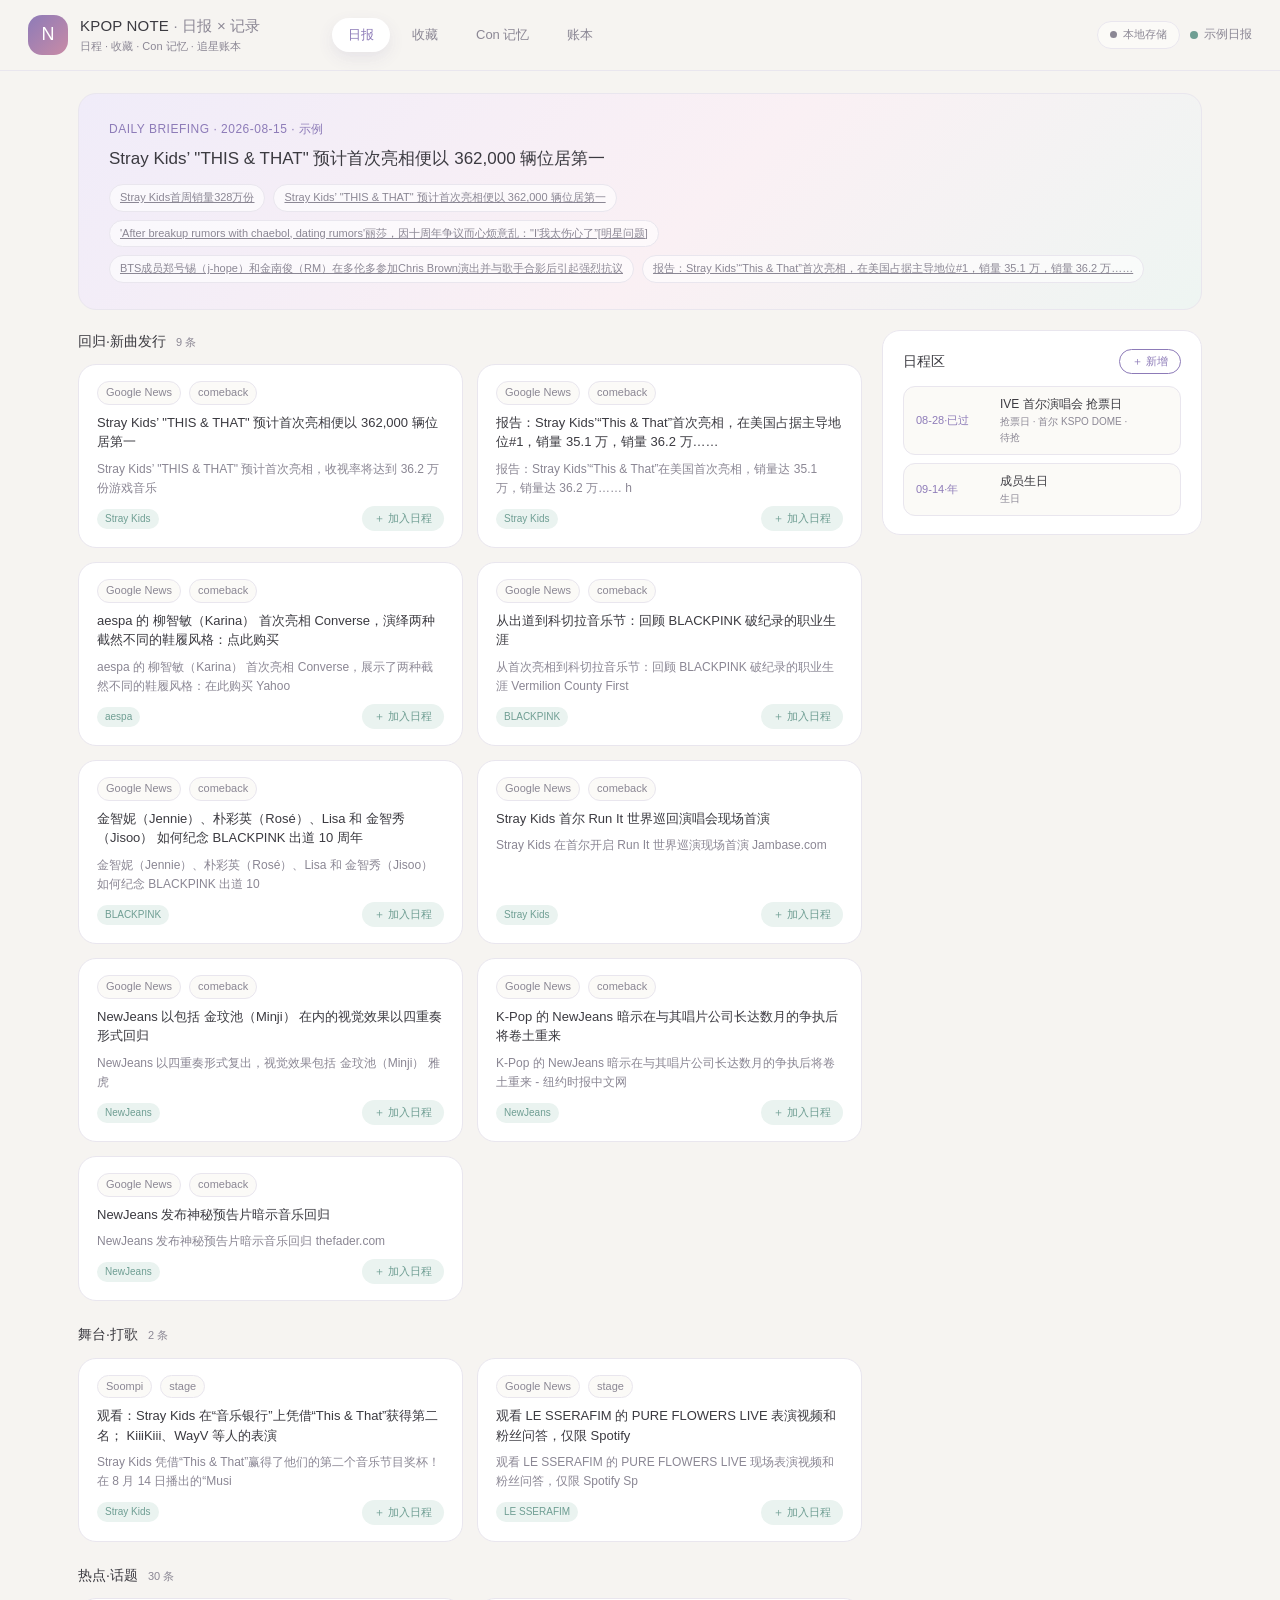
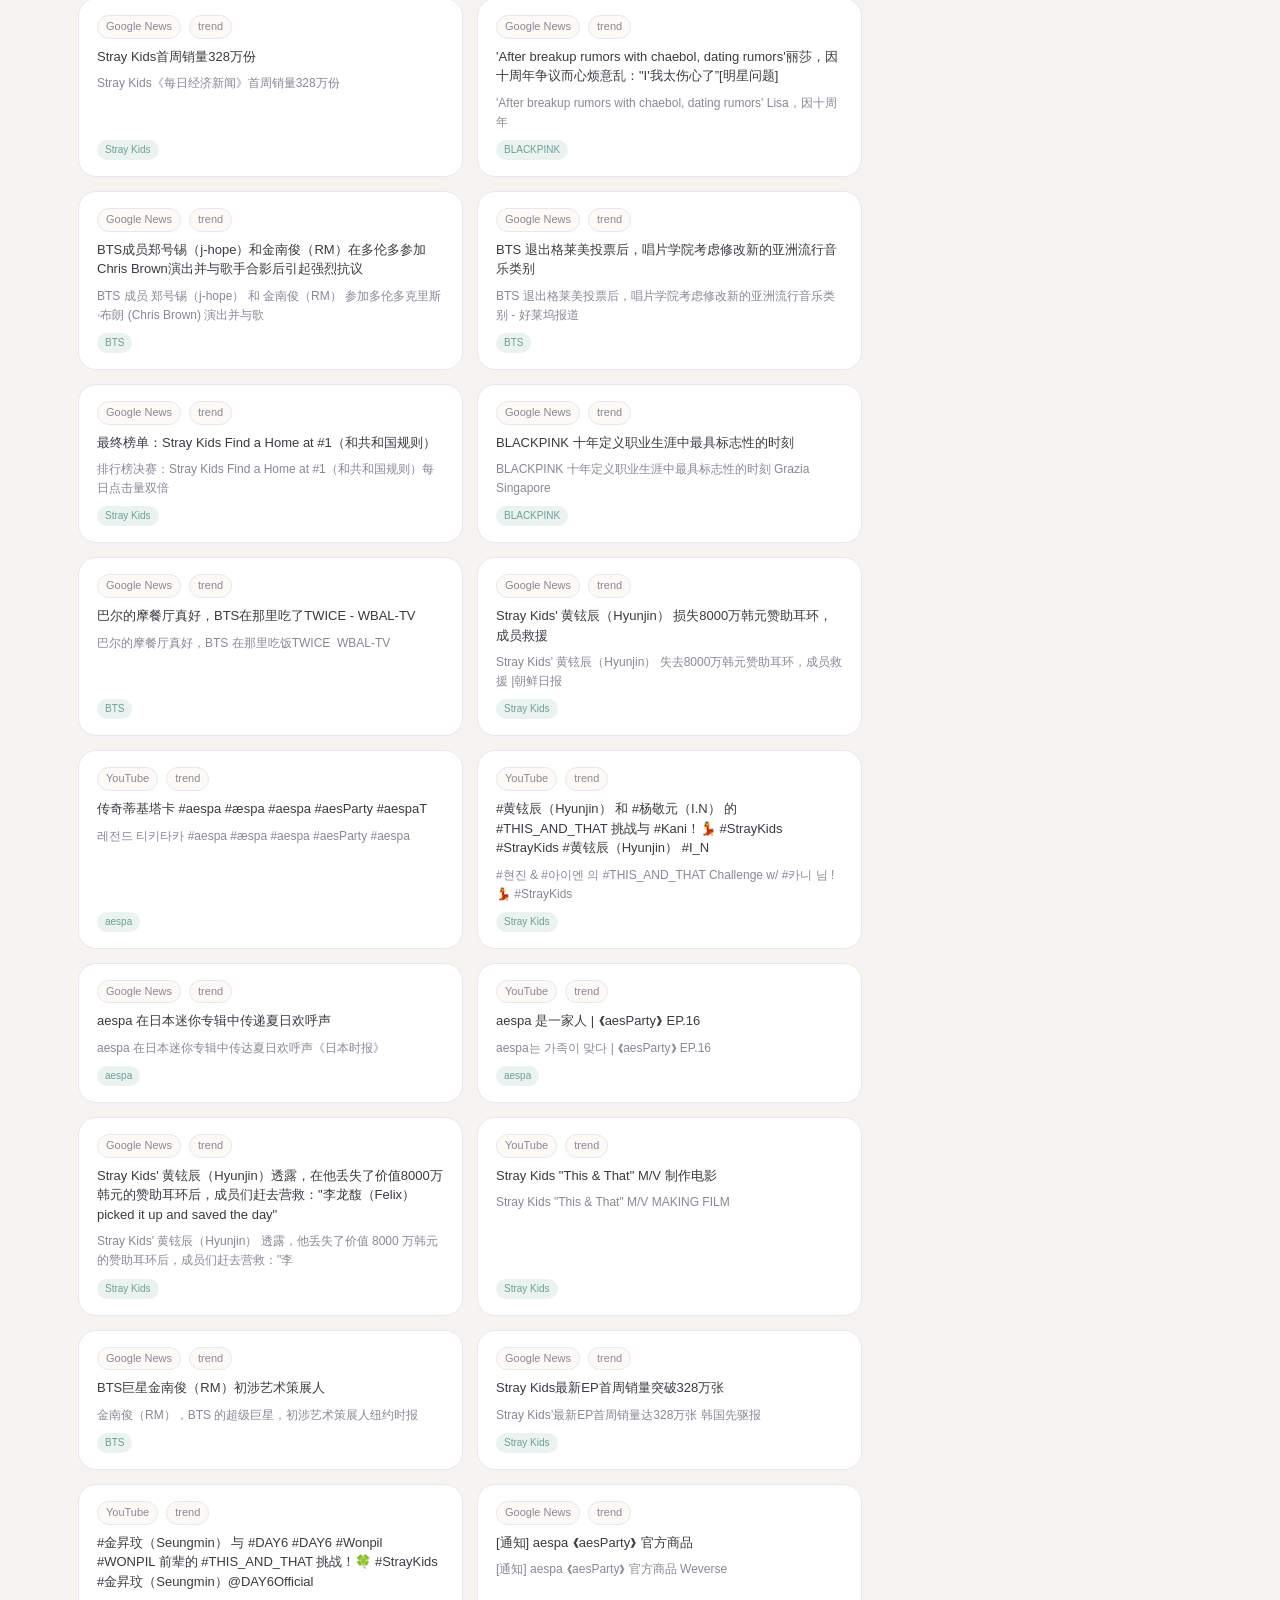
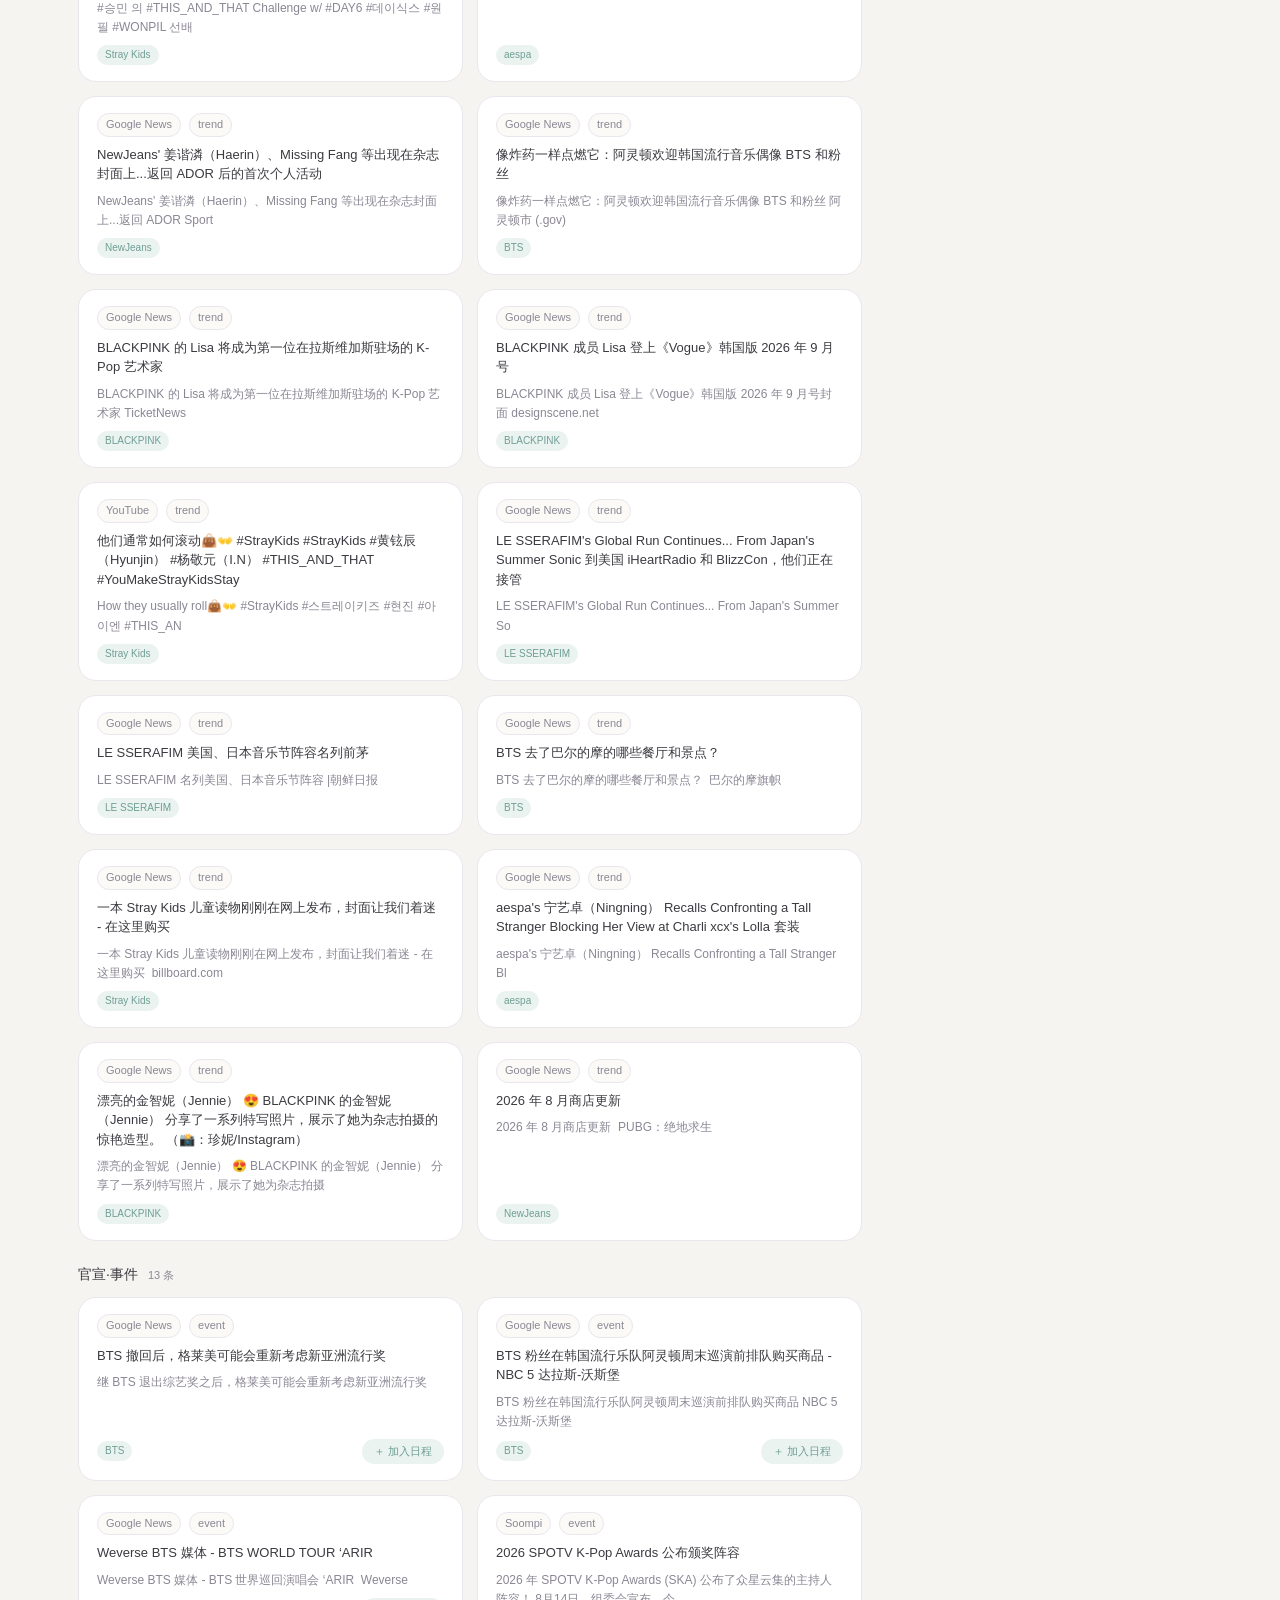
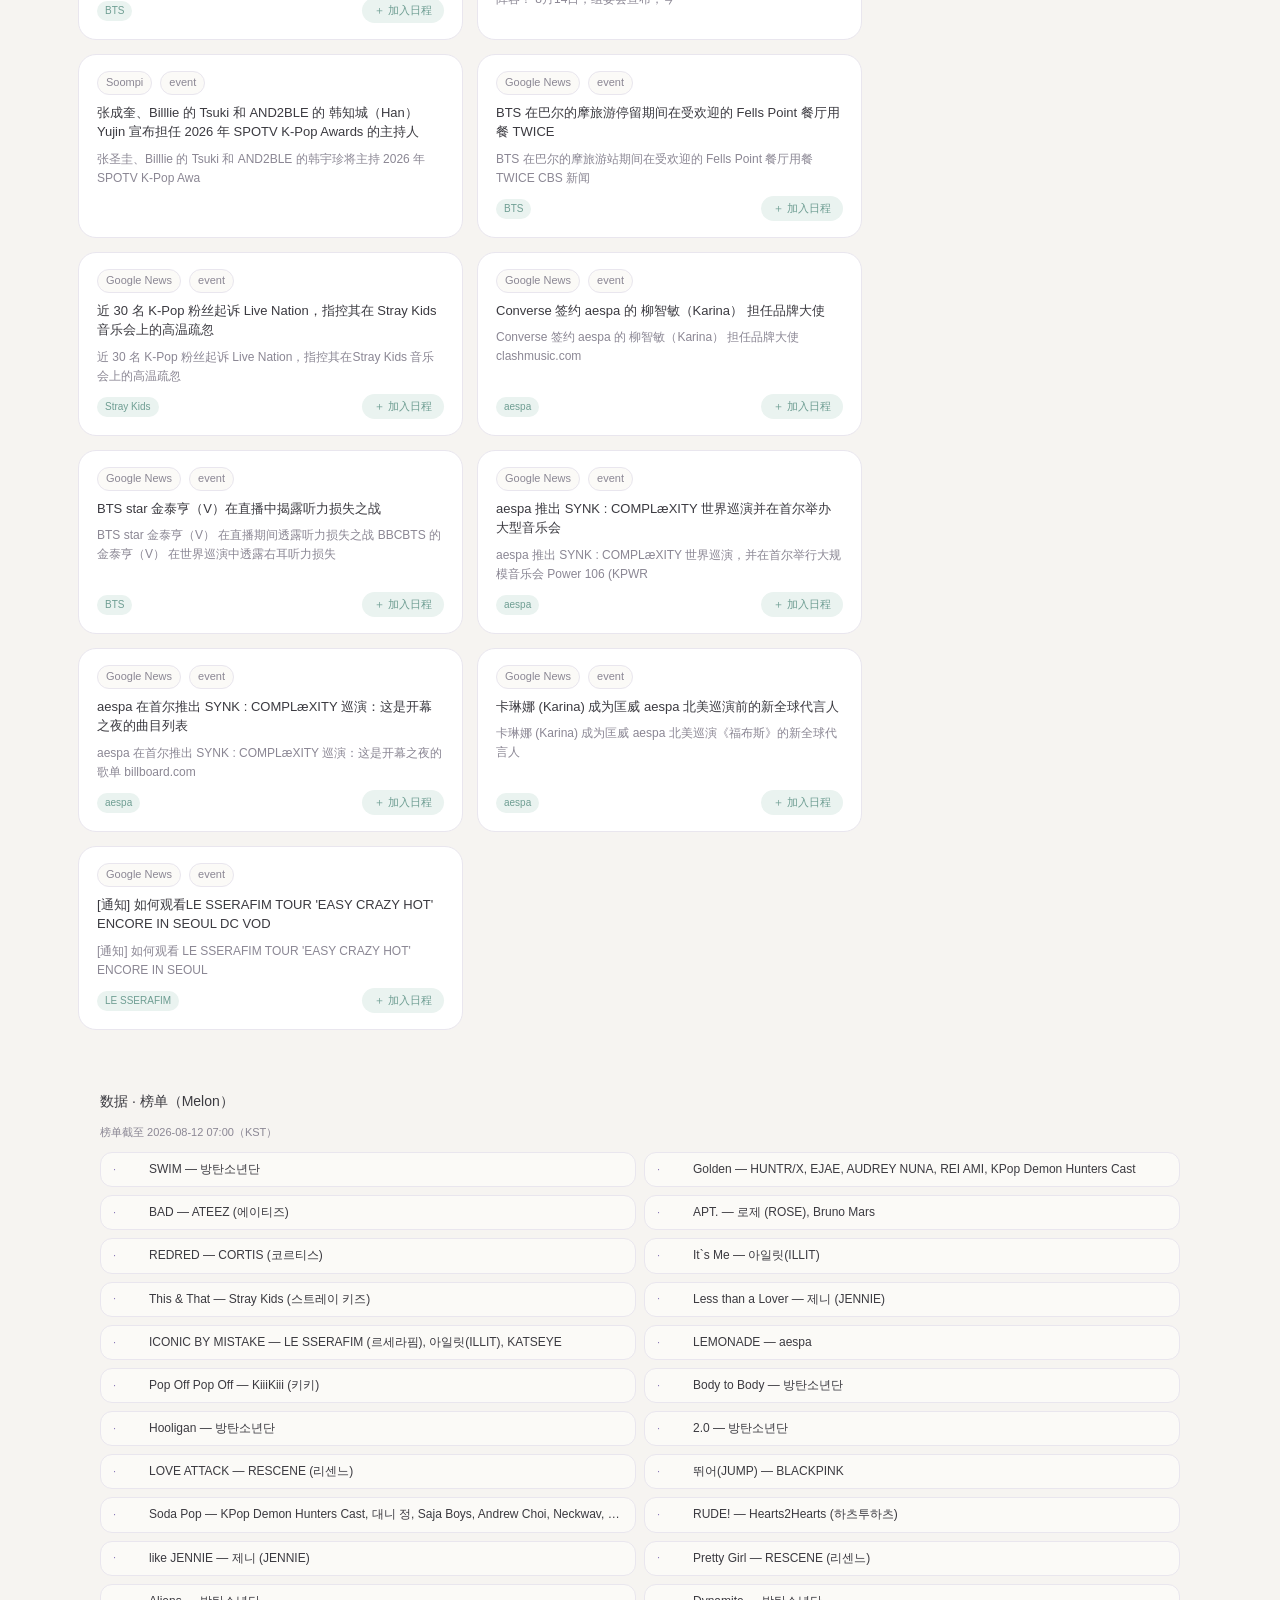
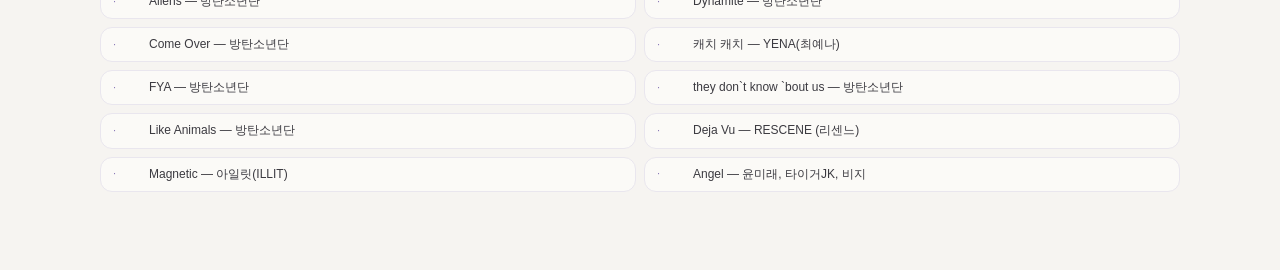
==== commit f8871f5f: "fix: 音源榜单统一为 Melon 单源（移除 Circle 兜底与旧文案）" ====
--- a/kpop-note/kpop-note-workspace.html
+++ b/kpop-note/kpop-note-workspace.html
@@ -648,8 +648,7 @@
       if (!chartSeen) {
         chartSeen = true;
         const it0 = items[0] || {};
-        const srcKeys = Object.keys(it0.perSourceRank || {}).map(k => k.charAt(0).toUpperCase() + k.slice(1));
-        const srcName = srcKeys.length ? srcKeys.join(' + ') : ((it0.source && it0.source.name) || '音源榜');
+        const srcName = 'Melon';
         const idm = String(it0.id || '').match(/(\d{4}-\d{2}-\d{2})/);
         const chartDate = idm ? idm[1] : (d.date || '');
         let hhmm = '';
@@ -660,7 +659,7 @@
         $('#chart-meta').textContent = hhmm ? `榜单截至 ${chartDate} ${hhmm}（KST）` : `榜单日期 ${chartDate} · 实时排名`;
       }
       items.forEach(it => {
-        const rank = (it.perSourceRank && (it.perSourceRank.melon ?? it.perSourceRank.circle)) || it.rank || '';
+        const rank = (it.perSourceRank && it.perSourceRank.melon) || it.rank || '';
         const artist = it.artist || it.album || '';
         const el = document.createElement('div'); el.className = 'crow';
         el.innerHTML = `<span class="rank">${esc(rank ? '#' + rank : '·')}</span><span class="t">${esc(it.title)}</span>` + (artist ? `<span class="a">${esc(artist)}</span>` : '');
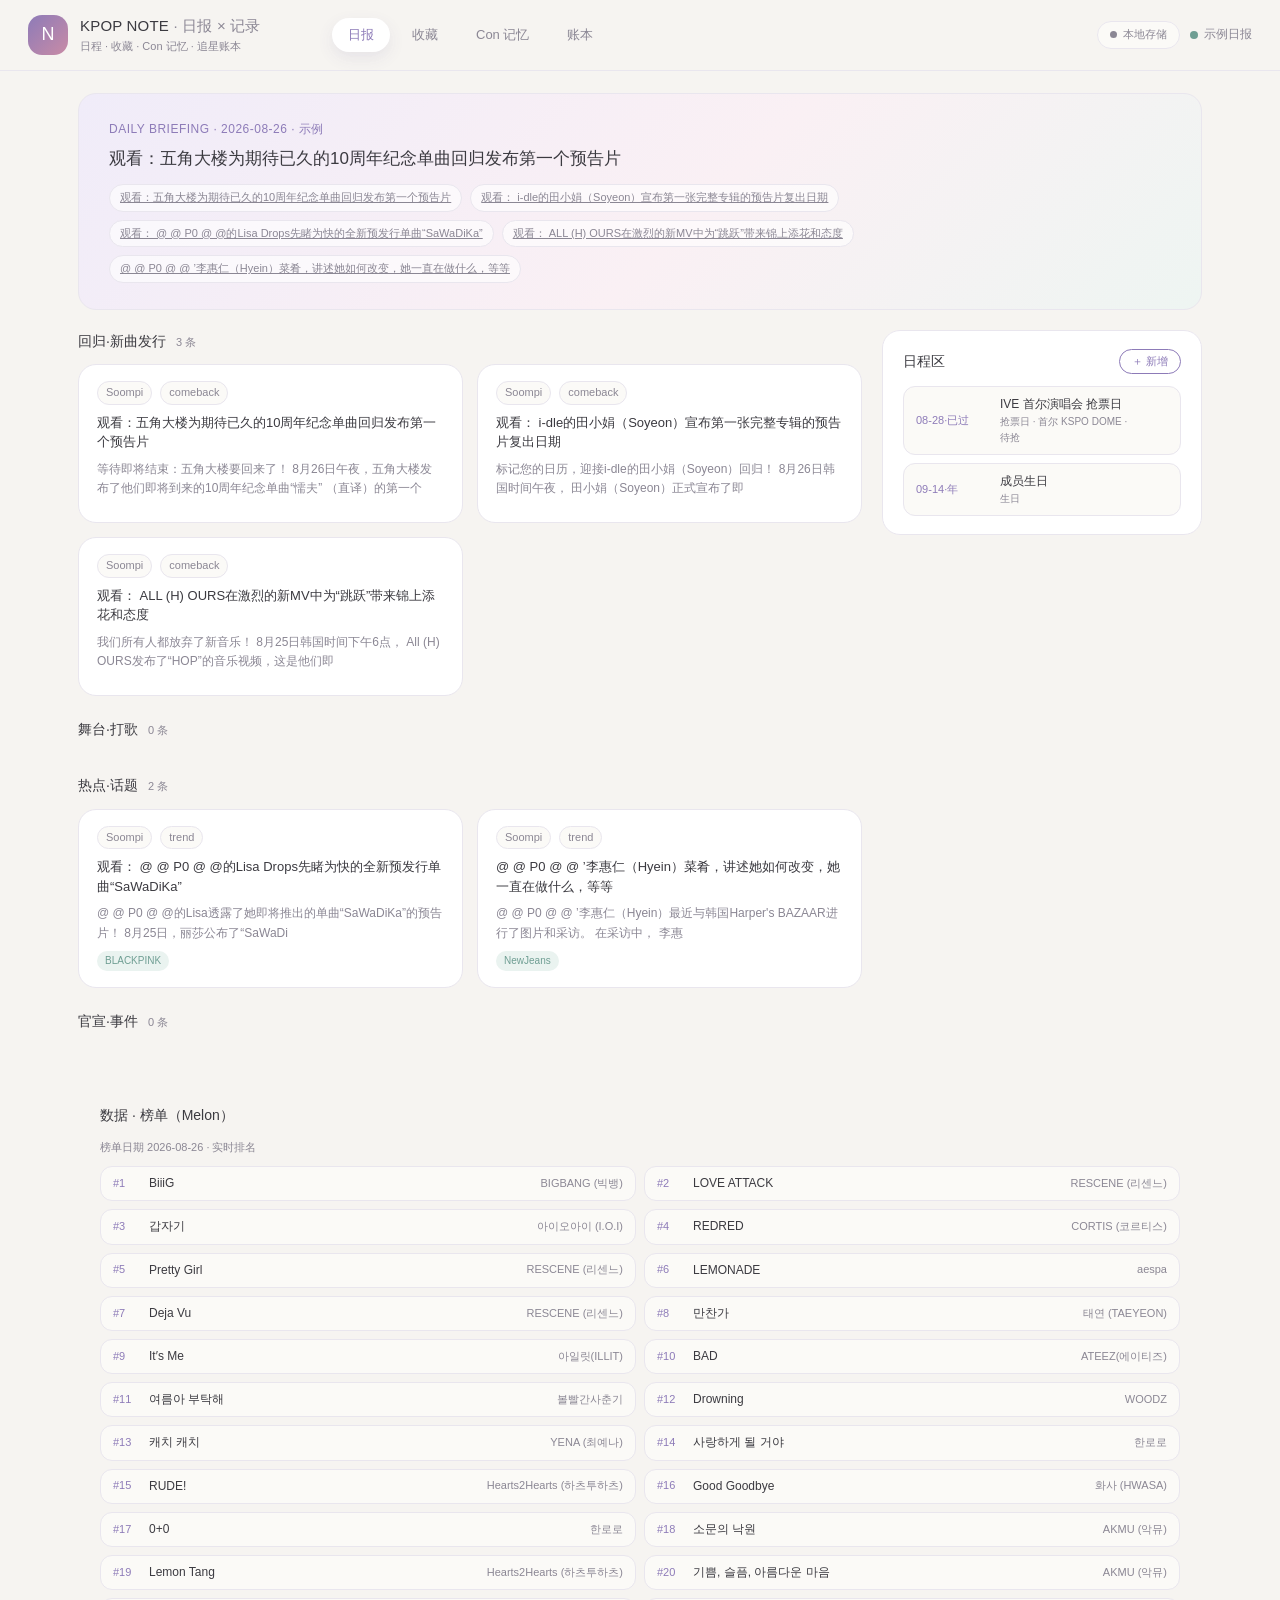
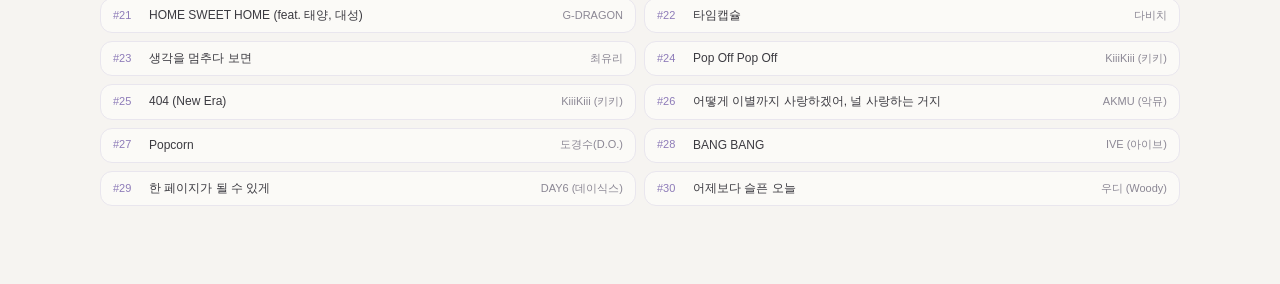
==== commit 95db3eea: "feat: 日报更新为 2026-08-26（含 Melon 实时榜 30 条）；build 脚本自动取最新日报；新增 patch_daily_melon 榜单注入工具" ====
--- a/kpop-note/kpop-note-workspace.html
+++ b/kpop-note/kpop-note-workspace.html
@@ -621,7 +621,7 @@
 }
 function clone(o) { return JSON.parse(JSON.stringify(o)); }
 /* ---------- 内嵌示例数据（由构建脚本注入） ---------- */
-const EMBED_DAILY = {"date": "2026-08-15", "lead": "Stray Kids’ \"THIS & THAT\" 预计首次亮相便以 362,000 辆位居第一", "flashes": [{"text": "Stray Kids首周销量328万份", "link": "https://news.google.com/rss/articles/CBMiUEFVX3lxTFBRRGNCWmhsQThwb0lTd1JZdDBJS29zX21ORG5qUVJXTzcwcEVYajR1MnNDbnh2SWhFZFFsaElIOEtLeHNtaDBpV3Y5OXJNNnRm?oc=5"}, {"text": "Stray Kids’ \"THIS & THAT\" 预计首次亮相便以 362,000 辆位居第一", "link": "https://news.google.com/rss/articles/CBMijgFBVV95cUxQZTVUQTlwWmk3RnZMekJtYW16alZuVW9kVWpTb2ctS1BlQWJJWjBKcWFfRk5saWNFdngyVjRXdFE2dkhSR19XVmRrQlg4V0htRURjcUtRTGlCVkhMRG1tblVMUDhZcW5NV0xpUU5PU1FESUJ3VHJlMmpiSDRFR3Z3bzVfSHNUdHNHRlpHWHhB?oc=5"}, {"text": "'After breakup rumors with chaebol, dating rumors'丽莎，因十周年争议而心烦意乱：\"I'我太伤心了”[明星问题]", "link": "https://news.google.com/rss/articles/CBMid0FVX3lxTE1PQ24waG14SzVrQzZMdHNtZndWc2tZX2ZxSFE4RVUydnpCdlNhbmQ3Nlc1azZqOGh5WFRfT2k2Z25ueWhlNF9HMllBVHVLLVNrSEFucm9ha0ZQNmp0MGczUnh4MDdfMU1FU3dFVnN5U1BfZDBHWEZV?oc=5"}, {"text": "BTS成员郑号锡（j-hope）和金南俊（RM）在多伦多参加Chris Brown演出并与歌手合影后引起强烈抗议", "link": "https://news.google.com/rss/articles/CBMib0FVX3lxTE94MHJNVzNUckdRaW9FWFlrN3JvWVBXanNhcDVhcVdTU3VKNVc1ZVJsUlJsMTJGanQ4RDBmMEM0WkdXazRZY2VhWUEyNWtaRWR0UzQyUklLcDN1S1BoU3FKQnVNMTdIVk5JTHF2WF8zWQ?oc=5"}, {"text": "报告：Stray Kids’“This & That”首次亮相，在美国占据主导地位#1，销量 35.1 万，销量 36.2 万……", "link": "https://news.google.com/rss/articles/[base64]?oc=5"}], "sections": [{"label": "回归·新曲发行", "items": [{"id": "sha1:3a8720b51ffc5667", "title": "Stray Kids’ \"THIS & THAT\" 预计首次亮相便以 362,000 辆位居第一", "summary": "Stray Kids’ \"THIS & THAT\" 预计首次亮相，收视率将达到 36.2 万份游戏音乐", "category": "comeback", "groups": ["Stray Kids"], "publishedAt": "2026-08-15T09:34:44+09:00", "discoveredAt": "2026-08-15T10:50:12.899773+09:00", "source": {"name": "Google News"}, "links": {"original": "https://news.google.com/rss/articles/CBMijgFBVV95cUxQZTVUQTlwWmk3RnZMekJtYW16alZuVW9kVWpTb2ctS1BlQWJJWjBKcWFfRk5saWNFdngyVjRXdFE2dkhSR19XVmRrQlg4V0htRURjcUtRTGlCVkhMRG1tblVMUDhZcW5NV0xpUU5PU1FESUJ3VHJlMmpiSDRFR3Z3bzVfSHNUdHNHRlpHWHhB?oc=5"}}, {"id": "sha1:1864b4388e8a4742", "title": "报告：Stray Kids’“This & That”首次亮相，在美国占据主导地位#1，销量 35.1 万，销量 36.2 万……", "summary": "报告：Stray Kids’“This & That”在美国首次亮相，销量达 35.1 万，销量达 36.2 万…… h", "category": "comeback", "groups": ["Stray Kids"], "publishedAt": "2026-08-15T07:10:27+09:00", "discoveredAt": "2026-08-15T10:50:12.899752+09:00", "source": {"name": "Google News"}, "links": {"original": "https://news.google.com/rss/articles/[base64]?oc=5"}}, {"id": "sha1:36fb2781177ddfcf", "title": "aespa 的 柳智敏（Karina） 首次亮相 Converse，演绎两种截然不同的鞋履风格：点此购买", "summary": "aespa 的 柳智敏（Karina） 首次亮相 Converse，展示了两种截然不同的鞋履风格：在此购买 Yahoo", "category": "comeback", "groups": ["aespa"], "publishedAt": "2026-08-11T10:50:00+09:00", "discoveredAt": "2026-08-15T10:50:14.087657+09:00", "source": {"name": "Google News"}, "links": {"original": "https://news.google.com/rss/articles/[base64]?oc=5"}}, {"id": "sha1:285a195f8d0572fe", "title": "从出道到科切拉音乐节：回顾 BLACKPINK 破纪录的职业生涯", "summary": "从首次亮相到科切拉音乐节：回顾 BLACKPINK 破纪录的职业生涯 Vermilion County First", "category": "comeback", "groups": ["BLACKPINK"], "publishedAt": "2026-08-10T15:17:27+09:00", "discoveredAt": "2026-08-15T10:50:11.453274+09:00", "source": {"name": "Google News"}, "links": {"original": "https://news.google.com/rss/articles/[base64]?oc=5"}}, {"id": "sha1:d180cf311094acf4", "title": "金智妮（Jennie）、朴彩英（Rosé）、Lisa 和 金智秀（Jisoo） 如何纪念 BLACKPINK 出道 10 周年", "summary": "金智妮（Jennie）、朴彩英（Rosé）、Lisa 和 金智秀（Jisoo） 如何纪念 BLACKPINK 出道 10", "category": "comeback", "groups": ["BLACKPINK"], "publishedAt": "2026-08-09T03:40:00+09:00", "discoveredAt": "2026-08-15T10:50:11.453004+09:00", "source": {"name": "Google News"}, "links": {"original": "https://news.google.com/rss/articles/[base64]?oc=5"}}, {"id": "sha1:739a8d6720c20b9e", "title": "Stray Kids 首尔 Run It 世界巡回演唱会现场首演", "summary": "Stray Kids 在首尔开启 Run It 世界巡演现场首演 Jambase.com", "category": "comeback", "groups": ["Stray Kids"], "publishedAt": "2026-07-27T16:00:00+09:00", "discoveredAt": "2026-08-15T10:50:12.899827+09:00", "source": {"name": "Google News"}, "links": {"original": "https://news.google.com/rss/articles/CBMijgFBVV95cUxQcVBDSnR0c3ZTaTJIdWlUbUt6UU9hMXFXQkFxZUpDanpYUy1Lbk9tbVRzdTlqbHczRjRPYmRrcXFoRVBuT3VsUVJJVVJDQ25ZRlRMNWZ0UUR2RG1qNHNHUFJwZ1E5QndzMW9FVUxsVjJ1MndYeHJYZnNwSmhBdzNHWEFDV2d5cnpaVUk2eUpn?oc=5"}}, {"id": "sha1:76b332fe153eb814", "title": "NewJeans 以包括 金玟池（Minji） 在内的视觉效果以四重奏形式回归", "summary": "NewJeans 以四重奏形式复出，视觉效果包括 金玟池（Minji） 雅虎", "category": "comeback", "groups": ["NewJeans"], "publishedAt": "2026-07-26T16:00:00+09:00", "discoveredAt": "2026-08-15T10:50:08.605260+09:00", "source": {"name": "Google News"}, "links": {"original": "https://news.google.com/rss/articles/[base64]?oc=5"}}, {"id": "sha1:dd9f225c388e2942", "title": "K-Pop 的 NewJeans 暗示在与其唱片公司长达数月的争执后将卷土重来", "summary": "K-Pop 的 NewJeans 暗示在与其唱片公司长达数月的争执后将卷土重来 - 纽约时报中文网", "category": "comeback", "groups": ["NewJeans"], "publishedAt": "2026-07-22T16:00:00+09:00", "discoveredAt": "2026-08-15T10:50:08.605063+09:00", "source": {"name": "Google News"}, "links": {"original": "https://news.google.com/rss/articles/CBMigAFBVV95cUxNRmp1SFNaNWtjYUplb3FYZFM5RmstZHBfOW51UUxoOWhZcWFkVVUxUHpDWVNiazdvNDVFRDlIRG1rZU5MVlFQeUlick5velFKRzN1YXAya0NOcEdoWEwwYmswQmJGWk91RG1hWFZZNFkwNlI0TW45ZjlBWURNdllKMQ?oc=5"}}, {"id": "sha1:8401b713f2dae7a4", "title": "NewJeans 发布神秘预告片暗示音乐回归", "summary": "NewJeans 发布神秘预告片暗示音乐回归 thefader.com", "category": "comeback", "groups": ["NewJeans"], "publishedAt": "2026-07-21T16:00:00+09:00", "discoveredAt": "2026-08-15T10:50:08.605144+09:00", "source": {"name": "Google News"}, "links": {"original": "https://news.google.com/rss/articles/CBMie0FVX3lxTE5nNktQaWpGSmpDTjUydzMxT1doWFh5aFMyRGtfZmV1Y1RxcWxSV0JvcTVRS0Fjc0xzbE5BRndMZk5lNDJFUzNJWGFMaGlUcUI5M3R3dE1wY0VXejN4c29JZHBLdE5aOHhQYnJjTDZIWDVSaXRxV0FXRmZ4WQ?oc=5"}}]}, {"label": "舞台·打歌", "items": [{"id": "sha1:26bb827006f3c0cb", "title": "观看：Stray Kids 在“音乐银行”上凭借“This & That”获得第二名； KiiiKiii、WayV 等人的表演", "summary": "Stray Kids 凭借“This & That”赢得了他们的第二个音乐节目奖杯！在 8 月 14 日播出的“Musi", "category": "stage", "groups": ["Stray Kids"], "publishedAt": "2026-08-14T20:45:18+09:00", "discoveredAt": "2026-08-15T10:50:06.102495+09:00", "source": {"name": "Soompi"}, "links": {"original": "https://www.soompi.com/article/1863004wpp/watch-stray-kids-takes-2nd-win-for-this-that-on-music-bank-performances-by-kiiikiii-wayv-and-more"}}, {"id": "sha1:0ceb62ece1bf23aa", "title": "观看 LE SSERAFIM 的 PURE FLOWERS LIVE 表演视频和粉丝问答，仅限 Spotify", "summary": "观看 LE SSERAFIM 的 PURE FLOWERS LIVE 现场表演视频和粉丝问答，仅限 Spotify Sp", "category": "stage", "groups": ["LE SSERAFIM"], "publishedAt": "2026-06-08T16:00:00+09:00", "discoveredAt": "2026-08-15T10:50:09.892134+09:00", "source": {"name": "Google News"}, "links": {"original": "https://news.google.com/rss/articles/[base64]?oc=5"}}]}, {"label": "热点·话题", "items": [{"id": "sha1:1d0df4ef6dc766ff", "title": "Stray Kids首周销量328万份", "summary": "Stray Kids《每日经济新闻》首周销量328万份", "category": "trend", "groups": ["Stray Kids"], "publishedAt": "2026-08-15T10:36:21+09:00", "discoveredAt": "2026-08-15T10:50:12.899964+09:00", "source": {"name": "Google News"}, "links": {"original": "https://news.google.com/rss/articles/CBMiUEFVX3lxTFBRRGNCWmhsQThwb0lTd1JZdDBJS29zX21ORG5qUVJXTzcwcEVYajR1MnNDbnh2SWhFZFFsaElIOEtLeHNtaDBpV3Y5OXJNNnRm?oc=5"}}, {"id": "sha1:ea127a35dd31af14", "title": "'After breakup rumors with chaebol, dating rumors'丽莎，因十周年争议而心烦意乱：\"I'我太伤心了”[明星问题]", "summary": "'After breakup rumors with chaebol, dating rumors' Lisa，因十周年", "category": "trend", "groups": ["BLACKPINK"], "publishedAt": "2026-08-15T09:25:02+09:00", "discoveredAt": "2026-08-15T10:50:11.453153+09:00", "source": {"name": "Google News"}, "links": {"original": "https://news.google.com/rss/articles/CBMid0FVX3lxTE1PQ24waG14SzVrQzZMdHNtZndWc2tZX2ZxSFE4RVUydnpCdlNhbmQ3Nlc1azZqOGh5WFRfT2k2Z25ueWhlNF9HMllBVHVLLVNrSEFucm9ha0ZQNmp0MGczUnh4MDdfMU1FU3dFVnN5U1BfZDBHWEZV?oc=5"}}, {"id": "sha1:e06a4cbe497155b0", "title": "BTS成员郑号锡（j-hope）和金南俊（RM）在多伦多参加Chris Brown演出并与歌手合影后引起强烈抗议", "summary": "BTS 成员 郑号锡（j-hope） 和 金南俊（RM） 参加多伦多克里斯·布朗 (Chris Brown) 演出并与歌", "category": "trend", "groups": ["BTS"], "publishedAt": "2026-08-15T08:56:51+09:00", "discoveredAt": "2026-08-15T10:50:07.346446+09:00", "source": {"name": "Google News"}, "links": {"original": "https://news.google.com/rss/articles/CBMib0FVX3lxTE94MHJNVzNUckdRaW9FWFlrN3JvWVBXanNhcDVhcVdTU3VKNVc1ZVJsUlJsMTJGanQ4RDBmMEM0WkdXazRZY2VhWUEyNWtaRWR0UzQyUklLcDN1S1BoU3FKQnVNMTdIVk5JTHF2WF8zWQ?oc=5"}}, {"id": "sha1:4febc468c4525c00", "title": "BTS 退出格莱美投票后，唱片学院考虑修改新的亚洲流行音乐类别", "summary": "BTS 退出格莱美投票后，唱片学院考虑修改新的亚洲流行音乐类别 - 好莱坞报道", "category": "trend", "groups": ["BTS"], "publishedAt": "2026-08-15T07:07:57+09:00", "discoveredAt": "2026-08-15T10:50:07.346380+09:00", "source": {"name": "Google News"}, "links": {"original": "https://news.google.com/rss/articles/[base64]?oc=5"}}, {"id": "sha1:e6658a7895cbc73b", "title": "最终榜单：Stray Kids Find a Home at #1（和共和国规则）", "summary": "排行榜决赛：Stray Kids Find a Home at #1（和共和国规则）每日点击量双倍", "category": "trend", "groups": ["Stray Kids"], "publishedAt": "2026-08-15T06:09:23+09:00", "discoveredAt": "2026-08-15T10:50:12.899729+09:00", "source": {"name": "Google News"}, "links": {"original": "https://news.google.com/rss/articles/CBMidEFVX3lxTE1EZzVKZmpjVEVhWmNKc2hTLThfSjlWa2F5S05kS2R5RXVUQmVSeXVtRVVTNmZfVHJoeG42aWFicjlBWVJoSkRtS01yXzlyRzJILS1UNzJYY3I3UWxuQUN2RVFwLTdxNE05MFBOTk1wUXRlUENN?oc=5"}}, {"id": "sha1:f9cc39ecd75ed49e", "title": "BLACKPINK 十年定义职业生涯中最具标志性的时刻", "summary": "BLACKPINK 十年定义职业生涯中最具标志性的时刻 Grazia Singapore", "category": "trend", "groups": ["BLACKPINK"], "publishedAt": "2026-08-15T04:49:31+09:00", "discoveredAt": "2026-08-15T10:50:11.452945+09:00", "source": {"name": "Google News"}, "links": {"original": "https://news.google.com/rss/articles/[base64]?oc=5"}}, {"id": "sha1:7c3fa518c6b4e1b5", "title": "巴尔的摩餐厅真好，BTS在那里吃了TWICE - WBAL-TV", "summary": "巴尔的摩餐厅真好，BTS 在那里吃饭TWICE  WBAL-TV", "category": "trend", "groups": ["BTS"], "publishedAt": "2026-08-15T03:06:00+09:00", "discoveredAt": "2026-08-15T10:50:07.346562+09:00", "source": {"name": "Google News"}, "links": {"original": "https://news.google.com/rss/articles/[base64]?oc=5"}}, {"id": "sha1:bfd3d05ba27b0157", "title": "Stray Kids' 黄铉辰（Hyunjin） 损失8000万韩元赞助耳环，成员救援", "summary": "Stray Kids' 黄铉辰（Hyunjin） 失去8000万韩元赞助耳环，成员救援 |朝鲜日报", "category": "trend", "groups": ["Stray Kids"], "publishedAt": "2026-08-15T01:28:43+09:00", "discoveredAt": "2026-08-15T10:50:12.899863+09:00", "source": {"name": "Google News"}, "links": {"original": "https://news.google.com/rss/articles/CBMijgFBVV95cUxNSFZ3YlFZM2V4cU1hUEdLSlNIUEl4bU1jT3F5aHpaY1l6YWhYNks3dndkZ09ndHhBQVpJdlpkT2lTU19ra2pYVGs0YkZMZG5xcWZUVVdtY0t5c3VKbVpNZUJZWVpFN1ZnNFc4WnJCN0tZdWxxaFY4OFN6LXlBMEk1eEVBSVhYY21sRzFLMFVR?oc=5"}}, {"id": "sha1:e09dcf1463d27553", "title": "传奇蒂基塔卡 #aespa #æspa #aespa #aesParty #aespaT", "summary": "레전드 티키타카 #aespa #æspa #aespa #aesParty #aespa", "category": "trend", "groups": ["aespa"], "publishedAt": "2026-08-14T21:00:21+09:00", "discoveredAt": "2026-08-15T10:50:26.588615+09:00", "source": {"name": "YouTube"}, "links": {"original": "https://www.youtube.com/shorts/s-DcE-Fc2yw"}}, {"id": "sha1:78d0bf48109a7ef1", "title": "#黄铉辰（Hyunjin） 和 #杨敬元（I.N） 的 #THIS_AND_THAT 挑战与 #Kani！💃 #StrayKids #StrayKids #黄铉辰（Hyunjin） #I_N", "summary": "#현진 & #아이엔 의 #THIS_AND_THAT Challenge w/ #카니 님 !💃 #StrayKids", "category": "trend", "groups": ["Stray Kids"], "publishedAt": "2026-08-14T20:59:43+09:00", "discoveredAt": "2026-08-15T10:50:24.405517+09:00", "source": {"name": "YouTube"}, "links": {"original": "https://www.youtube.com/shorts/kEcUq-hTtro"}}, {"id": "sha1:b7995f27da2b36f5", "title": "aespa 在日本迷你专辑中传递夏日欢呼声", "summary": "aespa 在日本迷你专辑中传达夏日欢呼声《日本时报》", "category": "trend", "groups": ["aespa"], "publishedAt": "2026-08-14T20:54:27+09:00", "discoveredAt": "2026-08-15T10:50:14.087332+09:00", "source": {"name": "Google News"}, "links": {"original": "https://news.google.com/rss/articles/CBMifEFVX3lxTE1tLXA4SEw0MHZqLXNvSjRndnZGOUc5bGF1M0Y0aEpQNTFhYTdtWTQ5MGI4Nl9yNzVuMjdKNm9kVERGNm1iYmxfclEzWWZiazJpeFlwbjJFVW1WTHk5SWZwZjNtSC03QnQxTEFPbTZER0pzZ2Mta2ozNThmZ3M?oc=5"}}, {"id": "sha1:e951daf471a6107f", "title": "aespa 是一家人 | ❮aesParty❯ EP.16", "summary": "aespa는 가족이 맞다 | ❮aesParty❯ EP.16", "category": "trend", "groups": ["aespa"], "publishedAt": "2026-08-14T20:00:36+09:00", "discoveredAt": "2026-08-15T10:50:26.588633+09:00", "source": {"name": "YouTube"}, "links": {"original": "https://www.youtube.com/watch?v=4JvDoXtBbLk"}}, {"id": "sha1:72963fc144796db9", "title": "Stray Kids' 黄铉辰（Hyunjin）透露，在他丢失了价值8000万韩元的赞助耳环后，成员们赶去营救：\"李龙馥（Felix） picked it up and saved the day\"", "summary": "Stray Kids' 黄铉辰（Hyunjin） 透露，他丢失了价值 8000 万韩元的赞助耳环后，成员们赶去营救：\"李", "category": "trend", "groups": ["Stray Kids"], "publishedAt": "2026-08-14T19:31:24+09:00", "discoveredAt": "2026-08-15T10:50:12.900051+09:00", "source": {"name": "Google News"}, "links": {"original": "https://news.google.com/rss/articles/CBMigwFBVV95cUxPNjNiMTQ5Y1dPMWM0ZzA3NTcxTVdUbE9wV1g4cG1xY2gtaE12WERuLVZYU2owMzhVdVZvZGZjNGl4MEg1NXNWbEgyVVJoYjVMcTUyUVNtWTdoNndZRVpQOXBwTjJjWndXZHFmMWNjOF9wQ1hkcXFsdUlmcmFyZURrMF9IQQ?oc=5"}}, {"id": "sha1:59075d6fb64ec918", "title": "Stray Kids \"This & That\" M/V 制作电影", "summary": "Stray Kids \"This & That\" M/V MAKING FILM", "category": "trend", "groups": ["Stray Kids"], "publishedAt": "2026-08-14T18:59:56+09:00", "discoveredAt": "2026-08-15T10:50:24.405538+09:00", "source": {"name": "YouTube"}, "links": {"original": "https://www.youtube.com/watch?v=7Gnzk7JJU6w"}}, {"id": "sha1:06454c609069b8db", "title": "BTS巨星金南俊（RM）初涉艺术策展人", "summary": "金南俊（RM），BTS 的超级巨星，初涉艺术策展人纽约时报", "category": "trend", "groups": ["BTS"], "publishedAt": "2026-08-14T18:00:42+09:00", "discoveredAt": "2026-08-15T10:50:07.346275+09:00", "source": {"name": "Google News"}, "links": {"original": "https://news.google.com/rss/articles/CBMieEFVX3lxTE5PV19xRTV5cjU4djRVUmxMSDNnY2ZnOGFCTGw5cllJWUZ0S09FbFRuanlCY1c5RFhZWjZ5bzJiQ3pHUHRjaTdUQ05kZnF2NmlQZHBWenRPMURFYnR1UVdVeEtUZE02Tk51WG9acllGLV9Rei1pSmZNag?oc=5"}}, {"id": "sha1:5ede6eea53493ab2", "title": "Stray Kids最新EP首周销量突破328万张", "summary": "Stray Kids’最新EP首周销量达328万张 韩国先驱报", "category": "trend", "groups": ["Stray Kids"], "publishedAt": "2026-08-14T15:24:50+09:00", "discoveredAt": "2026-08-15T10:50:12.899809+09:00", "source": {"name": "Google News"}, "links": {"original": "https://news.google.com/rss/articles/CBMiV0FVX3lxTFB5Nnh2MzE1SnJra19qS000YkRMVzByQ1BIcXMtLXY1Wjl0Ny10SlFKTkN4aXZLMzBNNzJ5T0piQnRoLUxYVGlTRHk3WE1zSWhyclFfc0tkNA?oc=5"}}, {"id": "sha1:e8b9a6531926631d", "title": "#金昇玟（Seungmin） 与 #DAY6 #DAY6 #Wonpil #WONPIL 前辈的 #THIS_AND_THAT 挑战！🍀 #StrayKids #金昇玟（Seungmin）@DAY6Official", "summary": "#승민 의 #THIS_AND_THAT Challenge w/ #DAY6 #데이식스 #원필 #WONPIL 선배", "category": "trend", "groups": ["Stray Kids"], "publishedAt": "2026-08-14T15:00:06+09:00", "discoveredAt": "2026-08-15T10:50:24.405559+09:00", "source": {"name": "YouTube"}, "links": {"original": "https://www.youtube.com/shorts/EN2HXMvDH_Y"}}, {"id": "sha1:a87ec0916c0a4f60", "title": "[通知] aespa ❮aesParty❯ 官方商品", "summary": "[通知] aespa ❮aesParty❯ 官方商品 Weverse", "category": "trend", "groups": ["aespa"], "publishedAt": "2026-08-14T14:56:55+09:00", "discoveredAt": "2026-08-15T10:50:14.087368+09:00", "source": {"name": "Google News"}, "links": {"original": "https://news.google.com/rss/articles/CBMiTkFVX3lxTE9VMUxUOUs4TVNTc1V5QXU3U2VPZWZxaGpPZkRULWdWWnhVVDVXUS02Z0sxbTFaVU9kaTlkNlZlaTNYUzVkQ0Y5N3JPOW5LQQ?oc=5"}}, {"id": "sha1:0de1a51f5e49a276", "title": "NewJeans' 姜谐潾（Haerin）、Missing Fang 等出现在杂志封面上...返回 ADOR 后的首次个人活动", "summary": "NewJeans' 姜谐潾（Haerin）、Missing Fang 等出现在杂志封面上...返回 ADOR Sport", "category": "trend", "groups": ["NewJeans"], "publishedAt": "2026-08-14T10:40:51+09:00", "discoveredAt": "2026-08-15T10:50:08.605306+09:00", "source": {"name": "Google News"}, "links": {"original": "https://news.google.com/rss/articles/CBMigwFBVV95cUxPeGlmclB0c0RFZ1dYaWFJOTM0Nk1hWXFld0dYek5ZTzdjSDl0WXNSZXM2UVd0Ujc0UTdqWW5pVkV1MHJzQ0YwWWdxbVl0N2xUNmstR3MxdkdNa3BfZjVYQ2VOOERDY2l5MmVSaDAxd2t5NEFHTFh0dUtxdWZmUFNQMHlMdw?oc=5"}}, {"id": "sha1:ed4e795910e25141", "title": "像炸药一样点燃它：阿灵顿欢迎韩国流行音乐偶像 BTS 和粉丝", "summary": "像炸药一样点燃它：阿灵顿欢迎韩国流行音乐偶像 BTS 和粉丝 阿灵顿市 (.gov)", "category": "trend", "groups": ["BTS"], "publishedAt": "2026-08-14T08:29:43+09:00", "discoveredAt": "2026-08-15T10:50:07.346596+09:00", "source": {"name": "Google News"}, "links": {"original": "https://news.google.com/rss/articles/[base64]?oc=5"}}, {"id": "sha1:c9728b9dd0de550c", "title": "BLACKPINK 的 Lisa 将成为第一位在拉斯维加斯驻场的 K-Pop 艺术家", "summary": "BLACKPINK 的 Lisa 将成为第一位在拉斯维加斯驻场的 K-Pop 艺术家 TicketNews", "category": "trend", "groups": ["BLACKPINK"], "publishedAt": "2026-08-14T07:43:35+09:00", "discoveredAt": "2026-08-15T10:50:11.453080+09:00", "source": {"name": "Google News"}, "links": {"original": "https://news.google.com/rss/articles/[base64]?oc=5"}}, {"id": "sha1:70d1ea633c1e8a87", "title": "BLACKPINK 成员 Lisa 登上《Vogue》韩国版 2026 年 9 月号", "summary": "BLACKPINK 成员 Lisa 登上《Vogue》韩国版 2026 年 9 月号封面 designscene.net", "category": "trend", "groups": ["BLACKPINK"], "publishedAt": "2026-08-14T04:39:43+09:00", "discoveredAt": "2026-08-15T10:50:11.452902+09:00", "source": {"name": "Google News"}, "links": {"original": "https://news.google.com/rss/articles/CBMidkFVX3lxTE5iS050elBhcVBmc2FMMFlaclZaWGE3RjgzY1BkUTY2cjg1Q1UwamJZdkdwUEt5UWtMQ3lfaGc5S1NSWTJHeVk5bm5nN3FkLV8xRmxuRVRFUmRVQXZ2NkptNzJKN0hKMU1NdTNTZzJwcy1xUHpuUXc?oc=5"}}, {"id": "sha1:a5ebeff90d6a2c0f", "title": "他们通常如何滚动👜👐 #StrayKids #StrayKids #黄铉辰（Hyunjin） #杨敬元（I.N） #THIS_AND_THAT #YouMakeStrayKidsStay", "summary": "How they usually roll👜👐 #StrayKids #스트레이키즈 #현진 #아이엔 #THIS_AN", "category": "trend", "groups": ["Stray Kids"], "publishedAt": "2026-08-13T21:00:22+09:00", "discoveredAt": "2026-08-15T10:50:24.405578+09:00", "source": {"name": "YouTube"}, "links": {"original": "https://www.youtube.com/shorts/Y9LUADuGb60"}}, {"id": "sha1:53120feb494dcf5d", "title": "LE SSERAFIM's Global Run Continues... From Japan's Summer Sonic 到美国 iHeartRadio 和 BlizzCon，他们正在接管", "summary": "LE SSERAFIM's Global Run Continues... From Japan's Summer So", "category": "trend", "groups": ["LE SSERAFIM"], "publishedAt": "2026-08-13T11:00:03+09:00", "discoveredAt": "2026-08-15T10:50:09.892077+09:00", "source": {"name": "Google News"}, "links": {"original": "https://news.google.com/rss/articles/CBMiVkFVX3lxTFBnd0E2UG9VZUJFYWF4TWtDNFdCY0dyM1dpaUx2WjQzMWxhc05CSXNVWEh1OTloeDdkWHF5bWFDZUpZOEZRXzZtMDI2c2RtTzd0R0lvQWVB?oc=5"}}, {"id": "sha1:e4d9c30b0c1d13d6", "title": "LE SSERAFIM 美国、日本音乐节阵容名列前茅", "summary": "LE SSERAFIM 名列美国、日本音乐节阵容 |朝鲜日报", "category": "trend", "groups": ["LE SSERAFIM"], "publishedAt": "2026-08-13T10:11:47+09:00", "discoveredAt": "2026-08-15T10:50:09.891929+09:00", "source": {"name": "Google News"}, "links": {"original": "https://news.google.com/rss/articles/CBMijgFBVV95cUxOMFhpYTVOUWVoM2JtTkVZQnNpaTJpbVlzVFlGeHNPQzM1d2piejMybC1xSjB4eUwzdF9hRmpfZzd3RDNTc1g1b2UxcXM2X0JxSjhFeTN6Y3JydEJmUkpCZ29CUC1qZGdtaVJNcmt2MlpNaVRLaWtXZTFhaUhZZjZBanBMcFhJVTMtS0dIamVB?oc=5"}}, {"id": "sha1:fbfa0ea48763f5af", "title": "BTS 去了巴尔的摩的哪些餐厅和景点？", "summary": "BTS 去了巴尔的摩的哪些餐厅和景点？  巴尔的摩旗帜", "category": "trend", "groups": ["BTS"], "publishedAt": "2026-08-13T05:02:00+09:00", "discoveredAt": "2026-08-15T10:50:07.346655+09:00", "source": {"name": "Google News"}, "links": {"original": "https://news.google.com/rss/articles/[base64]?oc=5"}}, {"id": "sha1:17014fbadb7627e7", "title": "一本 Stray Kids 儿童读物刚刚在网上发布，封面让我们着迷 - 在这里购买", "summary": "一本 Stray Kids 儿童读物刚刚在网上发布，封面让我们着迷 - 在这里购买  billboard.com", "category": "trend", "groups": ["Stray Kids"], "publishedAt": "2026-08-13T01:27:13+09:00", "discoveredAt": "2026-08-15T10:50:12.899663+09:00", "source": {"name": "Google News"}, "links": {"original": "https://news.google.com/rss/articles/[base64]?oc=5"}}, {"id": "sha1:36ce59b8ea5908eb", "title": "aespa's 宁艺卓（Ningning） Recalls Confronting a Tall Stranger Blocking Her View at Charli xcx's Lolla 套装", "summary": "aespa's 宁艺卓（Ningning） Recalls Confronting a Tall Stranger Bl", "category": "trend", "groups": ["aespa"], "publishedAt": "2026-08-12T13:15:11+09:00", "discoveredAt": "2026-08-15T10:50:14.087540+09:00", "source": {"name": "Google News"}, "links": {"original": "https://news.google.com/rss/articles/[base64]?oc=5"}}, {"id": "sha1:532b83ac7ada4173", "title": "漂亮的金智妮（Jennie） 😍 BLACKPINK 的金智妮（Jennie） 分享了一系列特写照片，展示了她为杂志拍摄的惊艳造型。 （📸：珍妮/Instagram）", "summary": "漂亮的金智妮（Jennie） 😍 BLACKPINK 的金智妮（Jennie） 分享了一系列特写照片，展示了她为杂志拍摄", "category": "trend", "groups": ["BLACKPINK"], "publishedAt": "2026-08-11T19:21:13+09:00", "discoveredAt": "2026-08-15T10:50:11.453212+09:00", "source": {"name": "Google News"}, "links": {"original": "https://news.google.com/rss/articles/[base64]?oc=5"}}, {"id": "sha1:16afc66cb1958ada", "title": "2026 年 8 月商店更新", "summary": "2026 年 8 月商店更新  PUBG：绝地求生", "category": "trend", "groups": ["NewJeans"], "publishedAt": "2026-08-11T16:45:01+09:00", "discoveredAt": "2026-08-15T10:50:08.605206+09:00", "source": {"name": "Google News"}, "links": {"original": "https://news.google.com/rss/articles/CBMiREFVX3lxTE5ScWliaEpfWDAzdXZDcFVPZmtrTnl1Vi0zMEtJQmNpN1A3aklSNkRTWHd5M0JRaEl6aVAwZWpfV1ZzNmx1?oc=5"}}]}, {"label": "官宣·事件", "items": [{"id": "sha1:51dca201fd898c08", "title": "BTS 撤回后，格莱美可能会重新考虑新亚洲流行奖", "summary": "继 BTS 退出综艺奖之后，格莱美可能会重新考虑新亚洲流行奖", "category": "event", "groups": ["BTS"], "publishedAt": "2026-08-15T05:31:00+09:00", "discoveredAt": "2026-08-15T10:50:07.346338+09:00", "source": {"name": "Google News"}, "links": {"original": "https://news.google.com/rss/articles/[base64]?oc=5"}}, {"id": "sha1:9f2566b58ac99547", "title": "BTS 粉丝在韩国流行乐队阿灵顿周末巡演前排队购买商品 - NBC 5 达拉斯-沃斯堡", "summary": "BTS 粉丝在韩国流行乐队阿灵顿周末巡演前排队购买商品 NBC 5 达拉斯-沃斯堡", "category": "event", "groups": ["BTS"], "publishedAt": "2026-08-15T02:21:23+09:00", "discoveredAt": "2026-08-15T10:50:07.346481+09:00", "source": {"name": "Google News"}, "links": {"original": "https://news.google.com/rss/articles/[base64]?oc=5"}}, {"id": "sha1:3f96cab37caa6331", "title": "Weverse BTS 媒体 - BTS WORLD TOUR ‘ARIR", "summary": "Weverse BTS 媒体 - BTS 世界巡回演唱会 ‘ARIR  Weverse", "category": "event", "groups": ["BTS"], "publishedAt": "2026-08-14T20:01:32+09:00", "discoveredAt": "2026-08-15T10:50:07.346625+09:00", "source": {"name": "Google News"}, "links": {"original": "https://news.google.com/rss/articles/CBMiUkFVX3lxTFA1aHhrelJuVU90bk9oWHRCbjZiMHMwUTQtSjBYS3l3Z2g4ZTlPaFFyMFdQRDRYbTRTM1UtRjFjY0x4emVIdkhySldqQlZXN2JTZ2c?oc=5"}}, {"id": "sha1:c10ef77ccd2f3cc8", "title": "2026 SPOTV K-Pop Awards 公布颁奖阵容", "summary": "2026 年 SPOTV K-Pop Awards (SKA) 公布了众星云集的主持人阵容！ 8月14日，组委会宣布，今", "category": "event", "groups": [], "publishedAt": "2026-08-14T16:23:51+09:00", "discoveredAt": "2026-08-15T10:50:06.102768+09:00", "source": {"name": "Soompi"}, "links": {"original": "https://www.soompi.com/article/1862984wpp/2026-spotv-k-pop-awards-announces-presenter-lineup"}}, {"id": "sha1:f02b5a8209ef0e10", "title": "张成奎、Billlie 的 Tsuki 和 AND2BLE 的 韩知城（Han） Yujin 宣布担任 2026 年 SPOTV K-Pop Awards 的主持人", "summary": "张圣圭、Billlie 的 Tsuki 和 AND2BLE 的韩宇珍将主持 2026 年 SPOTV K-Pop Awa", "category": "event", "groups": [], "publishedAt": "2026-08-14T15:56:32+09:00", "discoveredAt": "2026-08-15T10:50:06.102852+09:00", "source": {"name": "Soompi"}, "links": {"original": "https://www.soompi.com/article/1862980wpp/jang-sung-kyu-billlies-tsuki-and-and2bles-han-yujin-announced-as-mcs-of-2026-spotv-k-pop-awards"}}, {"id": "sha1:316e78bb0a7a0559", "title": "BTS 在巴尔的摩旅游停留期间在受欢迎的 Fells Point 餐厅用餐 TWICE", "summary": "BTS 在巴尔的摩旅游站期间在受欢迎的 Fells Point 餐厅用餐 TWICE CBS 新闻", "category": "event", "groups": ["BTS"], "publishedAt": "2026-08-14T10:08:00+09:00", "discoveredAt": "2026-08-15T10:50:07.346686+09:00", "source": {"name": "Google News"}, "links": {"original": "https://news.google.com/rss/articles/[base64]?oc=5"}}, {"id": "sha1:1f8a1c9710d458bd", "title": "近 30 名 K-Pop 粉丝起诉 Live Nation，指控其在 Stray Kids 音乐会上的高温疏忽", "summary": "近 30 名 K-Pop 粉丝起诉 Live Nation，指控其在Stray Kids 音乐会上的高温疏忽", "category": "event", "groups": ["Stray Kids"], "publishedAt": "2026-08-14T07:40:56+09:00", "discoveredAt": "2026-08-15T10:50:12.899897+09:00", "source": {"name": "Google News"}, "links": {"original": "https://news.google.com/rss/articles/[base64]?oc=5"}}, {"id": "sha1:cd6d3bc1fa6030f6", "title": "Converse 签约 aespa 的 柳智敏（Karina） 担任品牌大使", "summary": "Converse 签约 aespa 的 柳智敏（Karina） 担任品牌大使 clashmusic.com", "category": "event", "groups": ["aespa"], "publishedAt": "2026-08-13T23:54:31+09:00", "discoveredAt": "2026-08-15T10:50:14.087637+09:00", "source": {"name": "Google News"}, "links": {"original": "https://news.google.com/rss/articles/CBMiaEFVX3lxTFBkRm9MbThSU1ZJM3ZoQ0dBNGt1RVNXRy0xQW43M0d4b1hQbHFmY0RoN0pSRlU0WENaRXkzd25lNGZIVnk5LUU1UlNGTEN0MFNWY3V4UEVHUHliczFKclZrRkt3X2ZCU3ZJ?oc=5"}}, {"id": "sha1:3f09fac750a6e009", "title": "BTS star 金泰亨（V）在直播中揭露听力损失之战", "summary": "BTS star 金泰亨（V） 在直播期间透露听力损失之战 BBCBTS 的 金泰亨（V） 在世界巡演中透露右耳听力损失", "category": "event", "groups": ["BTS"], "publishedAt": "2026-08-13T13:09:12+09:00", "discoveredAt": "2026-08-15T10:50:07.346532+09:00", "source": {"name": "Google News"}, "links": {"original": "https://news.google.com/rss/articles/CBMiWkFVX3lxTE1XS1lybFZ5OEFRaUhHWnNoOHFyV1NmTzg4elFiNDhHSWZ3c29QZmxNWkNocl9nbGFyLVNkb1FldkZuRXM0aG4wdmdwM0xvUUQyUXR5NDZLX1RIUQ?oc=5"}}, {"id": "sha1:c82acc8cf82b2622", "title": "aespa 推出 SYNK : COMPLæXITY 世界巡演并在首尔举办大型音乐会", "summary": "aespa 推出 SYNK : COMPLæXITY 世界巡演，并在首尔举行大规模音乐会 Power 106 (KPWR", "category": "event", "groups": ["aespa"], "publishedAt": "2026-08-11T18:49:13+09:00", "discoveredAt": "2026-08-15T10:50:14.087574+09:00", "source": {"name": "Google News"}, "links": {"original": "https://news.google.com/rss/articles/[base64]?oc=5"}}, {"id": "sha1:35ac70e758e8d309", "title": "aespa 在首尔推出 SYNK : COMPLæXITY 巡演：这是开幕之夜的曲目列表", "summary": "aespa 在首尔推出 SYNK : COMPLæXITY 巡演：这是开幕之夜的歌单 billboard.com", "category": "event", "groups": ["aespa"], "publishedAt": "2026-08-08T00:46:24+09:00", "discoveredAt": "2026-08-15T10:50:14.087464+09:00", "source": {"name": "Google News"}, "links": {"original": "https://news.google.com/rss/articles/[base64]?oc=5"}}, {"id": "sha1:a3673f4c0d819fb4", "title": "卡琳娜 (Karina) 成为匡威 aespa 北美巡演前的新全球代言人", "summary": "卡琳娜 (Karina) 成为匡威 aespa 北美巡演《福布斯》的新全球代言人", "category": "event", "groups": ["aespa"], "publishedAt": "2026-08-06T22:00:01+09:00", "discoveredAt": "2026-08-15T10:50:14.087501+09:00", "source": {"name": "Google News"}, "links": {"original": "https://news.google.com/rss/articles/[base64]?oc=5"}}, {"id": "sha1:9205c56634fdfffe", "title": "[通知] 如何观看LE SSERAFIM TOUR 'EASY CRAZY HOT' ENCORE IN SEOUL DC VOD", "summary": "[通知] 如何观看 LE SSERAFIM TOUR 'EASY CRAZY HOT' ENCORE IN SEOUL ", "category": "event", "groups": ["LE SSERAFIM"], "publishedAt": "2026-07-02T18:30:19+09:00", "discoveredAt": "2026-08-15T10:50:09.891985+09:00", "source": {"name": "Google News"}, "links": {"original": "https://news.google.com/rss/articles/CBMiVEFVX3lxTFB4TGNfWEtBTGlIdjhEV3lTSE1JNEJNcWU4M0lidFhoSGJfOTdLZmpMX0NEb0tfZGNtWV9hNWowQVBldW9xNVVVWTRvSGZvdTd2M0hULQ?oc=5"}}]}, {"label": "数据·榜单", "items": [{"id": "chart-2026-08-12-1", "title": "SWIM — 방탄소년단", "summary": "Circle 单曲榜第1位（仅单源）", "category": "chart", "groups": ["방탄소년단"], "perSourceRank": {"circle": 1}, "publishedAt": "2026-08-12T00:00:00+09:00", "discoveredAt": "2026-08-12T07:00:00+09:00", "source": {"name": "榜单交叉"}, "links": {"original": ""}}, {"id": "chart-2026-08-12-2", "title": "Golden — HUNTR/X, EJAE, AUDREY NUNA, REI AMI, KPop Demon Hunters Cast", "summary": "Circle 单曲榜第2位（仅单源）", "category": "chart", "groups": ["HUNTR/X, EJAE, AUDREY NUNA, REI AMI, KPop Demon Hunters Cast"], "perSourceRank": {"circle": 2}, "publishedAt": "2026-08-12T00:00:00+09:00", "discoveredAt": "2026-08-12T07:00:00+09:00", "source": {"name": "榜单交叉"}, "links": {"original": ""}}, {"id": "chart-2026-08-12-3", "title": "BAD — ATEEZ (에이티즈)", "summary": "Circle 单曲榜第3位（仅单源）", "category": "chart", "groups": ["ATEEZ (에이티즈)"], "perSourceRank": {"circle": 3}, "publishedAt": "2026-08-12T00:00:00+09:00", "discoveredAt": "2026-08-12T07:00:00+09:00", "source": {"name": "榜单交叉"}, "links": {"original": ""}}, {"id": "chart-2026-08-12-4", "title": "APT. — 로제 (ROSE), Bruno Mars", "summary": "Circle 单曲榜第4位（仅单源）", "category": "chart", "groups": ["로제 (ROSE), Bruno Mars"], "perSourceRank": {"circle": 4}, "publishedAt": "2026-08-12T00:00:00+09:00", "discoveredAt": "2026-08-12T07:00:00+09:00", "source": {"name": "榜单交叉"}, "links": {"original": ""}}, {"id": "chart-2026-08-12-5", "title": "REDRED — CORTIS (코르티스)", "summary": "Circle 单曲榜第5位（仅单源）", "category": "chart", "groups": ["CORTIS (코르티스)"], "perSourceRank": {"circle": 5}, "publishedAt": "2026-08-12T00:00:00+09:00", "discoveredAt": "2026-08-12T07:00:00+09:00", "source": {"name": "榜单交叉"}, "links": {"original": ""}}, {"id": "chart-2026-08-12-6", "title": "It`s Me — 아일릿(ILLIT)", "summary": "Circle 单曲榜第6位（仅单源）", "category": "chart", "groups": ["아일릿(ILLIT)"], "perSourceRank": {"circle": 6}, "publishedAt": "2026-08-12T00:00:00+09:00", "discoveredAt": "2026-08-12T07:00:00+09:00", "source": {"name": "榜单交叉"}, "links": {"original": ""}}, {"id": "chart-2026-08-12-7", "title": "This & That — Stray Kids (스트레이 키즈)", "summary": "Circle 单曲榜第7位（仅单源）", "category": "chart", "groups": ["Stray Kids (스트레이 키즈)"], "perSourceRank": {"circle": 7}, "publishedAt": "2026-08-12T00:00:00+09:00", "discoveredAt": "2026-08-12T07:00:00+09:00", "source": {"name": "榜单交叉"}, "links": {"original": ""}}, {"id": "chart-2026-08-12-8", "title": "Less than a Lover — 제니 (JENNIE)", "summary": "Circle 单曲榜第8位（仅单源）", "category": "chart", "groups": ["제니 (JENNIE)"], "perSourceRank": {"circle": 8}, "publishedAt": "2026-08-12T00:00:00+09:00", "discoveredAt": "2026-08-12T07:00:00+09:00", "source": {"name": "榜单交叉"}, "links": {"original": ""}}, {"id": "chart-2026-08-12-9", "title": "ICONIC BY MISTAKE — LE SSERAFIM (르세라핌), 아일릿(ILLIT), KATSEYE", "summary": "Circle 单曲榜第9位（仅单源）", "category": "chart", "groups": ["LE SSERAFIM (르세라핌), 아일릿(ILLIT), KATSEYE"], "perSourceRank": {"circle": 9}, "publishedAt": "2026-08-12T00:00:00+09:00", "discoveredAt": "2026-08-12T07:00:00+09:00", "source": {"name": "榜单交叉"}, "links": {"original": ""}}, {"id": "chart-2026-08-12-10", "title": "LEMONADE — aespa", "summary": "Circle 单曲榜第10位（仅单源）", "category": "chart", "groups": ["aespa"], "perSourceRank": {"circle": 10}, "publishedAt": "2026-08-12T00:00:00+09:00", "discoveredAt": "2026-08-12T07:00:00+09:00", "source": {"name": "榜单交叉"}, "links": {"original": ""}}, {"id": "chart-2026-08-12-11", "title": "Pop Off Pop Off — KiiiKiii (키키)", "summary": "Circle 单曲榜第11位（仅单源）", "category": "chart", "groups": ["KiiiKiii (키키)"], "perSourceRank": {"circle": 11}, "publishedAt": "2026-08-12T00:00:00+09:00", "discoveredAt": "2026-08-12T07:00:00+09:00", "source": {"name": "榜单交叉"}, "links": {"original": ""}}, {"id": "chart-2026-08-12-12", "title": "Body to Body — 방탄소년단", "summary": "Circle 单曲榜第12位（仅单源）", "category": "chart", "groups": ["방탄소년단"], "perSourceRank": {"circle": 13}, "publishedAt": "2026-08-12T00:00:00+09:00", "discoveredAt": "2026-08-12T07:00:00+09:00", "source": {"name": "榜单交叉"}, "links": {"original": ""}}, {"id": "chart-2026-08-12-13", "title": "Hooligan — 방탄소년단", "summary": "Circle 单曲榜第13位（仅单源）", "category": "chart", "groups": ["방탄소년단"], "perSourceRank": {"circle": 14}, "publishedAt": "2026-08-12T00:00:00+09:00", "discoveredAt": "2026-08-12T07:00:00+09:00", "source": {"name": "榜单交叉"}, "links": {"original": ""}}, {"id": "chart-2026-08-12-14", "title": "2.0 — 방탄소년단", "summary": "Circle 单曲榜第14位（仅单源）", "category": "chart", "groups": ["방탄소년단"], "perSourceRank": {"circle": 15}, "publishedAt": "2026-08-12T00:00:00+09:00", "discoveredAt": "2026-08-12T07:00:00+09:00", "source": {"name": "榜单交叉"}, "links": {"original": ""}}, {"id": "chart-2026-08-12-15", "title": "LOVE ATTACK — RESCENE (리센느)", "summary": "Circle 单曲榜第15位（仅单源）", "category": "chart", "groups": ["RESCENE (리센느)"], "perSourceRank": {"circle": 16}, "publishedAt": "2026-08-12T00:00:00+09:00", "discoveredAt": "2026-08-12T07:00:00+09:00", "source": {"name": "榜单交叉"}, "links": {"original": ""}}, {"id": "chart-2026-08-12-16", "title": "뛰어(JUMP) — BLACKPINK", "summary": "Circle 单曲榜第16位（仅单源）", "category": "chart", "groups": ["BLACKPINK"], "perSourceRank": {"circle": 17}, "publishedAt": "2026-08-12T00:00:00+09:00", "discoveredAt": "2026-08-12T07:00:00+09:00", "source": {"name": "榜单交叉"}, "links": {"original": ""}}, {"id": "chart-2026-08-12-17", "title": "Soda Pop — KPop Demon Hunters Cast, 대니 정, Saja Boys, Andrew Choi, Neckwav, Kevin Woo, samUIL Lee", "summary": "Circle 单曲榜第17位（仅单源）", "category": "chart", "groups": ["KPop Demon Hunters Cast, 대니 정, Saja Boys, Andrew Choi, Neckwav, Kevin Woo, samUIL Lee"], "perSourceRank": {"circle": 18}, "publishedAt": "2026-08-12T00:00:00+09:00", "discoveredAt": "2026-08-12T07:00:00+09:00", "source": {"name": "榜单交叉"}, "links": {"original": ""}}, {"id": "chart-2026-08-12-18", "title": "RUDE! — Hearts2Hearts (하츠투하츠)", "summary": "Circle 单曲榜第18位（仅单源）", "category": "chart", "groups": ["Hearts2Hearts (하츠투하츠)"], "perSourceRank": {"circle": 19}, "publishedAt": "2026-08-12T00:00:00+09:00", "discoveredAt": "2026-08-12T07:00:00+09:00", "source": {"name": "榜单交叉"}, "links": {"original": ""}}, {"id": "chart-2026-08-12-19", "title": "like JENNIE — 제니 (JENNIE)", "summary": "Circle 单曲榜第19位（仅单源）", "category": "chart", "groups": ["제니 (JENNIE)"], "perSourceRank": {"circle": 20}, "publishedAt": "2026-08-12T00:00:00+09:00", "discoveredAt": "2026-08-12T07:00:00+09:00", "source": {"name": "榜单交叉"}, "links": {"original": ""}}, {"id": "chart-2026-08-12-20", "title": "Pretty Girl — RESCENE (리센느)", "summary": "Circle 单曲榜第20位（仅单源）", "category": "chart", "groups": ["RESCENE (리센느)"], "perSourceRank": {"circle": 21}, "publishedAt": "2026-08-12T00:00:00+09:00", "discoveredAt": "2026-08-12T07:00:00+09:00", "source": {"name": "榜单交叉"}, "links": {"original": ""}}, {"id": "chart-2026-08-12-21", "title": "Aliens — 방탄소년단", "summary": "Circle 单曲榜第21位（仅单源）", "category": "chart", "groups": ["방탄소년단"], "perSourceRank": {"circle": 22}, "publishedAt": "2026-08-12T00:00:00+09:00", "discoveredAt": "2026-08-12T07:00:00+09:00", "source": {"name": "榜单交叉"}, "links": {"original": ""}}, {"id": "chart-2026-08-12-22", "title": "Dynamite — 방탄소년단", "summary": "Circle 单曲榜第22位（仅单源）", "category": "chart", "groups": ["방탄소년단"], "perSourceRank": {"circle": 23}, "publishedAt": "2026-08-12T00:00:00+09:00", "discoveredAt": "2026-08-12T07:00:00+09:00", "source": {"name": "榜单交叉"}, "links": {"original": ""}}, {"id": "chart-2026-08-12-23", "title": "Come Over — 방탄소년단", "summary": "Circle 单曲榜第23位（仅单源）", "category": "chart", "groups": ["방탄소년단"], "perSourceRank": {"circle": 24}, "publishedAt": "2026-08-12T00:00:00+09:00", "discoveredAt": "2026-08-12T07:00:00+09:00", "source": {"name": "榜单交叉"}, "links": {"original": ""}}, {"id": "chart-2026-08-12-24", "title": "캐치 캐치 — YENA(최예나)", "summary": "Circle 单曲榜第24位（仅单源）", "category": "chart", "groups": ["YENA(최예나)"], "perSourceRank": {"circle": 25}, "publishedAt": "2026-08-12T00:00:00+09:00", "discoveredAt": "2026-08-12T07:00:00+09:00", "source": {"name": "榜单交叉"}, "links": {"original": ""}}, {"id": "chart-2026-08-12-25", "title": "FYA — 방탄소년단", "summary": "Circle 单曲榜第25位（仅单源）", "category": "chart", "groups": ["방탄소년단"], "perSourceRank": {"circle": 26}, "publishedAt": "2026-08-12T00:00:00+09:00", "discoveredAt": "2026-08-12T07:00:00+09:00", "source": {"name": "榜单交叉"}, "links": {"original": ""}}, {"id": "chart-2026-08-12-26", "title": "they don`t know `bout us — 방탄소년단", "summary": "Circle 单曲榜第26位（仅单源）", "category": "chart", "groups": ["방탄소년단"], "perSourceRank": {"circle": 27}, "publishedAt": "2026-08-12T00:00:00+09:00", "discoveredAt": "2026-08-12T07:00:00+09:00", "source": {"name": "榜单交叉"}, "links": {"original": ""}}, {"id": "chart-2026-08-12-27", "title": "Like Animals — 방탄소년단", "summary": "Circle 单曲榜第27位（仅单源）", "category": "chart", "groups": ["방탄소년단"], "perSourceRank": {"circle": 28}, "publishedAt": "2026-08-12T00:00:00+09:00", "discoveredAt": "2026-08-12T07:00:00+09:00", "source": {"name": "榜单交叉"}, "links": {"original": ""}}, {"id": "chart-2026-08-12-28", "title": "Deja Vu — RESCENE (리센느)", "summary": "Circle 单曲榜第28位（仅单源）", "category": "chart", "groups": ["RESCENE (리센느)"], "perSourceRank": {"circle": 29}, "publishedAt": "2026-08-12T00:00:00+09:00", "discoveredAt": "2026-08-12T07:00:00+09:00", "source": {"name": "榜单交叉"}, "links": {"original": ""}}, {"id": "chart-2026-08-12-29", "title": "Magnetic — 아일릿(ILLIT)", "summary": "Circle 单曲榜第29位（仅单源）", "category": "chart", "groups": ["아일릿(ILLIT)"], "perSourceRank": {"circle": 30}, "publishedAt": "2026-08-12T00:00:00+09:00", "discoveredAt": "2026-08-12T07:00:00+09:00", "source": {"name": "榜单交叉"}, "links": {"original": ""}}, {"id": "chart-2026-08-12-30", "title": "Angel — 윤미래, 타이거JK, 비지", "summary": "Circle 单曲榜第30位（仅单源）", "category": "chart", "groups": ["윤미래, 타이거JK, 비지"], "perSourceRank": {"circle": 31}, "publishedAt": "2026-08-12T00:00:00+09:00", "discoveredAt": "2026-08-12T07:00:00+09:00", "source": {"name": "榜单交叉"}, "links": {"original": ""}}]}]};
+const EMBED_DAILY = {"date": "2026-08-26", "lead": "观看：五角大楼为期待已久的10周年纪念单曲回归发布第一个预告片", "flashes": [{"text": "观看：五角大楼为期待已久的10周年纪念单曲回归发布第一个预告片", "link": "https://www.soompi.com/article/1865658wpp/watch-pentagon-drops-1st-teaser-for-long-awaited-comeback-with-10th-anniversary-single"}, {"text": "观看： i-dle的田小娟（Soyeon）宣布第一张完整专辑的预告片复出日期", "link": "https://www.soompi.com/article/1865654wpp/watch-i-dles-soyeon-announces-comeback-date-with-trailer-film-for-1st-full-album"}, {"text": "观看： @ @ P0 @ @的Lisa Drops先睹为快的全新预发行单曲“SaWaDiKa”", "link": "https://www.soompi.com/article/1865628wpp/watch-blackpinks-lisa-drops-sneak-peek-of-new-pre-release-single-sawadika"}, {"text": "观看： ALL (H) OURS在激烈的新MV中为“跳跃”带来锦上添花和态度", "link": "https://www.soompi.com/article/1865594wpp/watch-allhours-brings-swag-and-attitude-in-fierce-new-mv-for-hop"}, {"text": "@ @ P0 @ @ ’李惠仁（Hyein）菜肴，讲述她如何改变，她一直在做什么，等等", "link": "https://www.soompi.com/article/1865191wpp/newjeans-hyein-dishes-on-how-she-has-changed-what-she-has-been-up-to-and-more"}], "sections": [{"label": "回归·新曲发行", "items": [{"id": "sha1:3efd8be92e83b286", "title": "观看：五角大楼为期待已久的10周年纪念单曲回归发布第一个预告片", "summary": "等待即将结束：五角大楼要回来了！ 8月26日午夜，五角大楼发布了他们即将到来的10周年纪念单曲“懦夫” （直译）的第一个", "category": "comeback", "groups": [], "publishedAt": "2026-08-26T03:03:09+09:00", "discoveredAt": "2026-08-26T11:45:11.667803+09:00", "source": {"name": "Soompi"}, "links": {"original": "https://www.soompi.com/article/1865658wpp/watch-pentagon-drops-1st-teaser-for-long-awaited-comeback-with-10th-anniversary-single"}}, {"id": "sha1:260f0df71ec65ec7", "title": "观看： i-dle的田小娟（Soyeon）宣布第一张完整专辑的预告片复出日期", "summary": "标记您的日历，迎接i-dle的田小娟（Soyeon）回归！ 8月26日韩国时间午夜， 田小娟（Soyeon）正式宣布了即", "category": "comeback", "groups": [], "publishedAt": "2026-08-26T00:34:53+09:00", "discoveredAt": "2026-08-26T11:45:11.667840+09:00", "source": {"name": "Soompi"}, "links": {"original": "https://www.soompi.com/article/1865654wpp/watch-i-dles-soyeon-announces-comeback-date-with-trailer-film-for-1st-full-album"}}, {"id": "sha1:f1b94e0da128ad0c", "title": "观看： ALL (H) OURS在激烈的新MV中为“跳跃”带来锦上添花和态度", "summary": "我们所有人都放弃了新音乐！ 8月25日韩国时间下午6点， All (H) OURS发布了“HOP”的音乐视频，这是他们即", "category": "comeback", "groups": [], "publishedAt": "2026-08-25T18:54:53+09:00", "discoveredAt": "2026-08-26T11:45:11.668256+09:00", "source": {"name": "Soompi"}, "links": {"original": "https://www.soompi.com/article/1865594wpp/watch-allhours-brings-swag-and-attitude-in-fierce-new-mv-for-hop"}}]}, {"label": "舞台·打歌", "items": []}, {"label": "热点·话题", "items": [{"id": "sha1:cf52115d0838af55", "title": "观看： @ @ P0 @ @的Lisa Drops先睹为快的全新预发行单曲“SaWaDiKa”", "summary": "@ @ P0 @ @的Lisa透露了她即将推出的单曲“SaWaDiKa”的预告片！ 8月25日，丽莎公布了“SaWaDi", "category": "trend", "groups": ["BLACKPINK"], "publishedAt": "2026-08-25T23:56:13+09:00", "discoveredAt": "2026-08-26T11:45:11.667952+09:00", "source": {"name": "Soompi"}, "links": {"original": "https://www.soompi.com/article/1865628wpp/watch-blackpinks-lisa-drops-sneak-peek-of-new-pre-release-single-sawadika"}}, {"id": "sha1:08ad580b3ad8a8de", "title": "@ @ P0 @ @ ’李惠仁（Hyein）菜肴，讲述她如何改变，她一直在做什么，等等", "summary": "@ @ P0 @ @ ’李惠仁（Hyein）最近与韩国Harper's BAZAAR进行了图片和采访。 在采访中， 李惠", "category": "trend", "groups": ["NewJeans"], "publishedAt": "2026-08-25T17:14:42+09:00", "discoveredAt": "2026-08-26T11:45:11.668632+09:00", "source": {"name": "Soompi"}, "links": {"original": "https://www.soompi.com/article/1865191wpp/newjeans-hyein-dishes-on-how-she-has-changed-what-she-has-been-up-to-and-more"}}]}, {"label": "官宣·事件", "items": []}, {"label": "数据·榜单", "items": [{"id": "melon:2026-08-26:1", "title": "BiiiG", "summary": null, "category": "chart", "artist": "BIGBANG (빅뱅)", "album": "", "rank": 1, "perSourceRank": {"melon": 1}, "source": {"name": "Melon"}}, {"id": "melon:2026-08-26:2", "title": "LOVE ATTACK", "summary": null, "category": "chart", "artist": "RESCENE (리센느)", "album": "", "rank": 2, "perSourceRank": {"melon": 2}, "source": {"name": "Melon"}}, {"id": "melon:2026-08-26:3", "title": "갑자기", "summary": null, "category": "chart", "artist": "아이오아이 (I.O.I)", "album": "", "rank": 3, "perSourceRank": {"melon": 3}, "source": {"name": "Melon"}}, {"id": "melon:2026-08-26:4", "title": "REDRED", "summary": null, "category": "chart", "artist": "CORTIS (코르티스)", "album": "", "rank": 4, "perSourceRank": {"melon": 4}, "source": {"name": "Melon"}}, {"id": "melon:2026-08-26:5", "title": "Pretty Girl", "summary": null, "category": "chart", "artist": "RESCENE (리센느)", "album": "", "rank": 5, "perSourceRank": {"melon": 5}, "source": {"name": "Melon"}}, {"id": "melon:2026-08-26:6", "title": "LEMONADE", "summary": null, "category": "chart", "artist": "aespa", "album": "", "rank": 6, "perSourceRank": {"melon": 6}, "source": {"name": "Melon"}}, {"id": "melon:2026-08-26:7", "title": "Deja Vu", "summary": null, "category": "chart", "artist": "RESCENE (리센느)", "album": "", "rank": 7, "perSourceRank": {"melon": 7}, "source": {"name": "Melon"}}, {"id": "melon:2026-08-26:8", "title": "만찬가", "summary": null, "category": "chart", "artist": "태연 (TAEYEON)", "album": "", "rank": 8, "perSourceRank": {"melon": 8}, "source": {"name": "Melon"}}, {"id": "melon:2026-08-26:9", "title": "It′s Me", "summary": null, "category": "chart", "artist": "아일릿(ILLIT)", "album": "", "rank": 9, "perSourceRank": {"melon": 9}, "source": {"name": "Melon"}}, {"id": "melon:2026-08-26:10", "title": "BAD", "summary": null, "category": "chart", "artist": "ATEEZ(에이티즈)", "album": "", "rank": 10, "perSourceRank": {"melon": 10}, "source": {"name": "Melon"}}, {"id": "melon:2026-08-26:11", "title": "여름아 부탁해", "summary": null, "category": "chart", "artist": "볼빨간사춘기", "album": "", "rank": 11, "perSourceRank": {"melon": 11}, "source": {"name": "Melon"}}, {"id": "melon:2026-08-26:12", "title": "Drowning", "summary": null, "category": "chart", "artist": "WOODZ", "album": "", "rank": 12, "perSourceRank": {"melon": 12}, "source": {"name": "Melon"}}, {"id": "melon:2026-08-26:13", "title": "캐치 캐치", "summary": null, "category": "chart", "artist": "YENA (최예나)", "album": "", "rank": 13, "perSourceRank": {"melon": 13}, "source": {"name": "Melon"}}, {"id": "melon:2026-08-26:14", "title": "사랑하게 될 거야", "summary": null, "category": "chart", "artist": "한로로", "album": "", "rank": 14, "perSourceRank": {"melon": 14}, "source": {"name": "Melon"}}, {"id": "melon:2026-08-26:15", "title": "RUDE!", "summary": null, "category": "chart", "artist": "Hearts2Hearts (하츠투하츠)", "album": "", "rank": 15, "perSourceRank": {"melon": 15}, "source": {"name": "Melon"}}, {"id": "melon:2026-08-26:16", "title": "Good Goodbye", "summary": null, "category": "chart", "artist": "화사 (HWASA)", "album": "", "rank": 16, "perSourceRank": {"melon": 16}, "source": {"name": "Melon"}}, {"id": "melon:2026-08-26:17", "title": "0+0", "summary": null, "category": "chart", "artist": "한로로", "album": "", "rank": 17, "perSourceRank": {"melon": 17}, "source": {"name": "Melon"}}, {"id": "melon:2026-08-26:18", "title": "소문의 낙원", "summary": null, "category": "chart", "artist": "AKMU (악뮤)", "album": "", "rank": 18, "perSourceRank": {"melon": 18}, "source": {"name": "Melon"}}, {"id": "melon:2026-08-26:19", "title": "Lemon Tang", "summary": null, "category": "chart", "artist": "Hearts2Hearts (하츠투하츠)", "album": "", "rank": 19, "perSourceRank": {"melon": 19}, "source": {"name": "Melon"}}, {"id": "melon:2026-08-26:20", "title": "기쁨, 슬픔, 아름다운 마음", "summary": null, "category": "chart", "artist": "AKMU (악뮤)", "album": "", "rank": 20, "perSourceRank": {"melon": 20}, "source": {"name": "Melon"}}, {"id": "melon:2026-08-26:21", "title": "HOME SWEET HOME (feat. 태양, 대성)", "summary": null, "category": "chart", "artist": "G-DRAGON", "album": "", "rank": 21, "perSourceRank": {"melon": 21}, "source": {"name": "Melon"}}, {"id": "melon:2026-08-26:22", "title": "타임캡슐", "summary": null, "category": "chart", "artist": "다비치", "album": "", "rank": 22, "perSourceRank": {"melon": 22}, "source": {"name": "Melon"}}, {"id": "melon:2026-08-26:23", "title": "생각을 멈추다 보면", "summary": null, "category": "chart", "artist": "최유리", "album": "", "rank": 23, "perSourceRank": {"melon": 23}, "source": {"name": "Melon"}}, {"id": "melon:2026-08-26:24", "title": "Pop Off Pop Off", "summary": null, "category": "chart", "artist": "KiiiKiii (키키)", "album": "", "rank": 24, "perSourceRank": {"melon": 24}, "source": {"name": "Melon"}}, {"id": "melon:2026-08-26:25", "title": "404 (New Era)", "summary": null, "category": "chart", "artist": "KiiiKiii (키키)", "album": "", "rank": 25, "perSourceRank": {"melon": 25}, "source": {"name": "Melon"}}, {"id": "melon:2026-08-26:26", "title": "어떻게 이별까지 사랑하겠어, 널 사랑하는 거지", "summary": null, "category": "chart", "artist": "AKMU (악뮤)", "album": "", "rank": 26, "perSourceRank": {"melon": 26}, "source": {"name": "Melon"}}, {"id": "melon:2026-08-26:27", "title": "Popcorn", "summary": null, "category": "chart", "artist": "도경수(D.O.)", "album": "", "rank": 27, "perSourceRank": {"melon": 27}, "source": {"name": "Melon"}}, {"id": "melon:2026-08-26:28", "title": "BANG BANG", "summary": null, "category": "chart", "artist": "IVE (아이브)", "album": "", "rank": 28, "perSourceRank": {"melon": 28}, "source": {"name": "Melon"}}, {"id": "melon:2026-08-26:29", "title": "한 페이지가 될 수 있게", "summary": null, "category": "chart", "artist": "DAY6 (데이식스)", "album": "", "rank": 29, "perSourceRank": {"melon": 29}, "source": {"name": "Melon"}}, {"id": "melon:2026-08-26:30", "title": "어제보다 슬픈 오늘", "summary": null, "category": "chart", "artist": "우디 (Woody)", "album": "", "rank": 30, "perSourceRank": {"melon": 30}, "source": {"name": "Melon"}}]}]};
 const EMBED_SEED = {"version": "2.0", "profile": {"nickname": "", "groups": [], "budget": {"year": 2026, "limit": 12000}}, "events": [{"group": "LE SSERAFIM", "type": "birthday", "title": "成员生日", "startDate": "2026-09-14", "repeat": "yearly", "id": "e5ec55976c2b", "createdAt": "2026-08-25T15:42:29+00:00", "updatedAt": "2026-08-25T15:42:29+00:00"}, {"group": "IVE", "type": "ticketing", "title": "IVE 首尔演唱会 抢票日", "startDate": "2026-08-28", "location": "首尔 KSPO DOME", "ticketStatus": "upcoming", "id": "d7998395e4df", "createdAt": "2026-08-25T15:42:39+00:00", "updatedAt": "2026-08-25T15:42:39+00:00"}], "cons": [{"group": "TWICE", "title": "TWICE WORLD TOUR 首尔场", "date": "2025-11-22", "city": "首尔", "venue": "KSPO DOME", "seat": "内场 A 区 5 排 12 号", "ticketPrice": 1280, "mood": 5, "expenses": [{"type": "ticket", "amount": 1280, "note": "内场票"}, {"type": "transport", "amount": 1200, "originalAmount": "220000", "originalCurrency": "KRW", "note": "往返机票"}, {"type": "hotel", "amount": 900, "note": "两晚住宿"}, {"type": "food", "amount": 300, "note": "餐饮"}, {"type": "merch", "amount": 450, "note": "场外加购周边"}], "setlist": ["SIGNAL", "FANCY", "TT", "What is Love?"], "seatImage": "assets/twice_con.jpg", "review": "人生第一场海外 con，哭成狗，但值了", "id": "e8aeafc2feb6", "createdAt": "2026-08-25T16:14:59+00:00", "updatedAt": "2026-08-25T16:14:59+00:00"}, {"group": "LE SSERAFIM", "title": "LE SSERAFIM TOUR 上海场", "date": "2025-09-13", "city": "上海", "venue": "梅赛德斯奔驰文化中心", "seat": "看台 B 区 18 排", "ticketPrice": 980, "mood": 4, "expenses": [{"type": "ticket", "amount": 980}, {"type": "transport", "amount": 80, "note": "高铁往返"}, {"type": "food", "amount": 200, "note": "周边餐饮"}], "setlist": ["FEARLESS", "UNFORGIVEN", "Perfect Night"], "seatImage": "assets/lsf_con.jpg", "review": "晚上场氛围绝了，EASY 太顶", "id": "16de42c57df6", "createdAt": "2026-08-25T16:14:59+00:00", "updatedAt": "2026-08-25T16:14:59+00:00"}], "items": [{"kind": "album", "status": "owned", "group": "TWICE", "name": "THIS IS FOR 专辑", "version": "1st Album", "platform": "k4", "purchasedDate": "2025-12-01", "amount": 199, "note": "生日礼物", "id": "cbcab3456399", "createdAt": "2026-08-25T16:00:49+00:00", "updatedAt": "2026-08-25T16:00:49+00:00"}, {"kind": "photocard", "status": "ordered", "group": "LE SSERAFIM", "name": "金采源（Chaewon）小卡", "version": "1/3 放大镜版", "platform": "xianyu", "amount": 45, "id": "20c1669b7331", "createdAt": "2026-08-25T16:00:49+00:00", "updatedAt": "2026-08-25T16:00:49+00:00"}, {"kind": "merch", "status": "wishlist", "group": "IVE", "name": "官方应援棒 ver.3", "platform": "amazon_jp", "originalAmount": "3980", "originalCurrency": "JPY", "id": "1bea51ffd482", "createdAt": "2026-08-25T16:00:49+00:00", "updatedAt": "2026-08-25T16:00:49+00:00"}, {"kind": "album", "status": "sold", "group": "aespa", "name": "MY WORLD (1/3)", "platform": "offline", "purchasedDate": "2024-06-10", "amount": 120, "note": "已出物", "id": "de5f3e68154b", "createdAt": "2026-08-25T16:00:50+00:00", "updatedAt": "2026-08-25T16:00:50+00:00"}]};
 
 /* ---------- 日报渲染（示例速览） ---------- */
